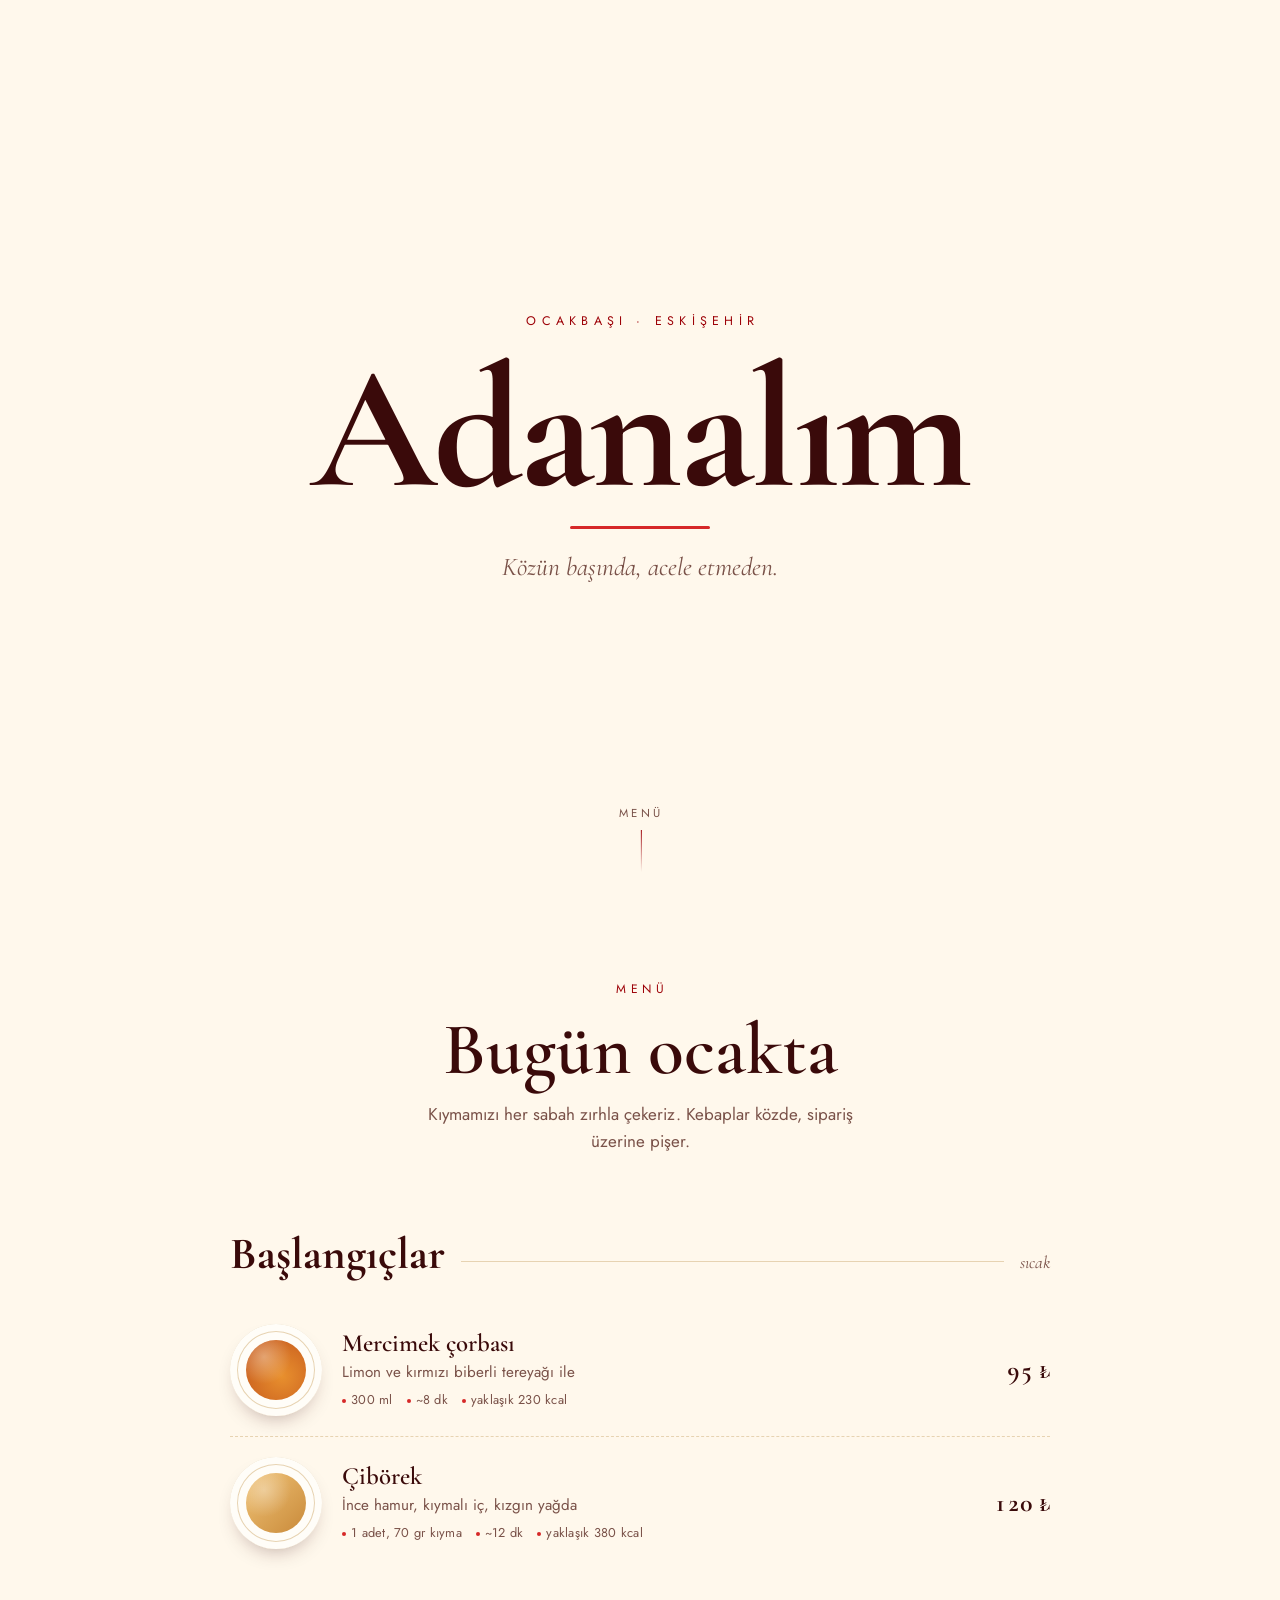
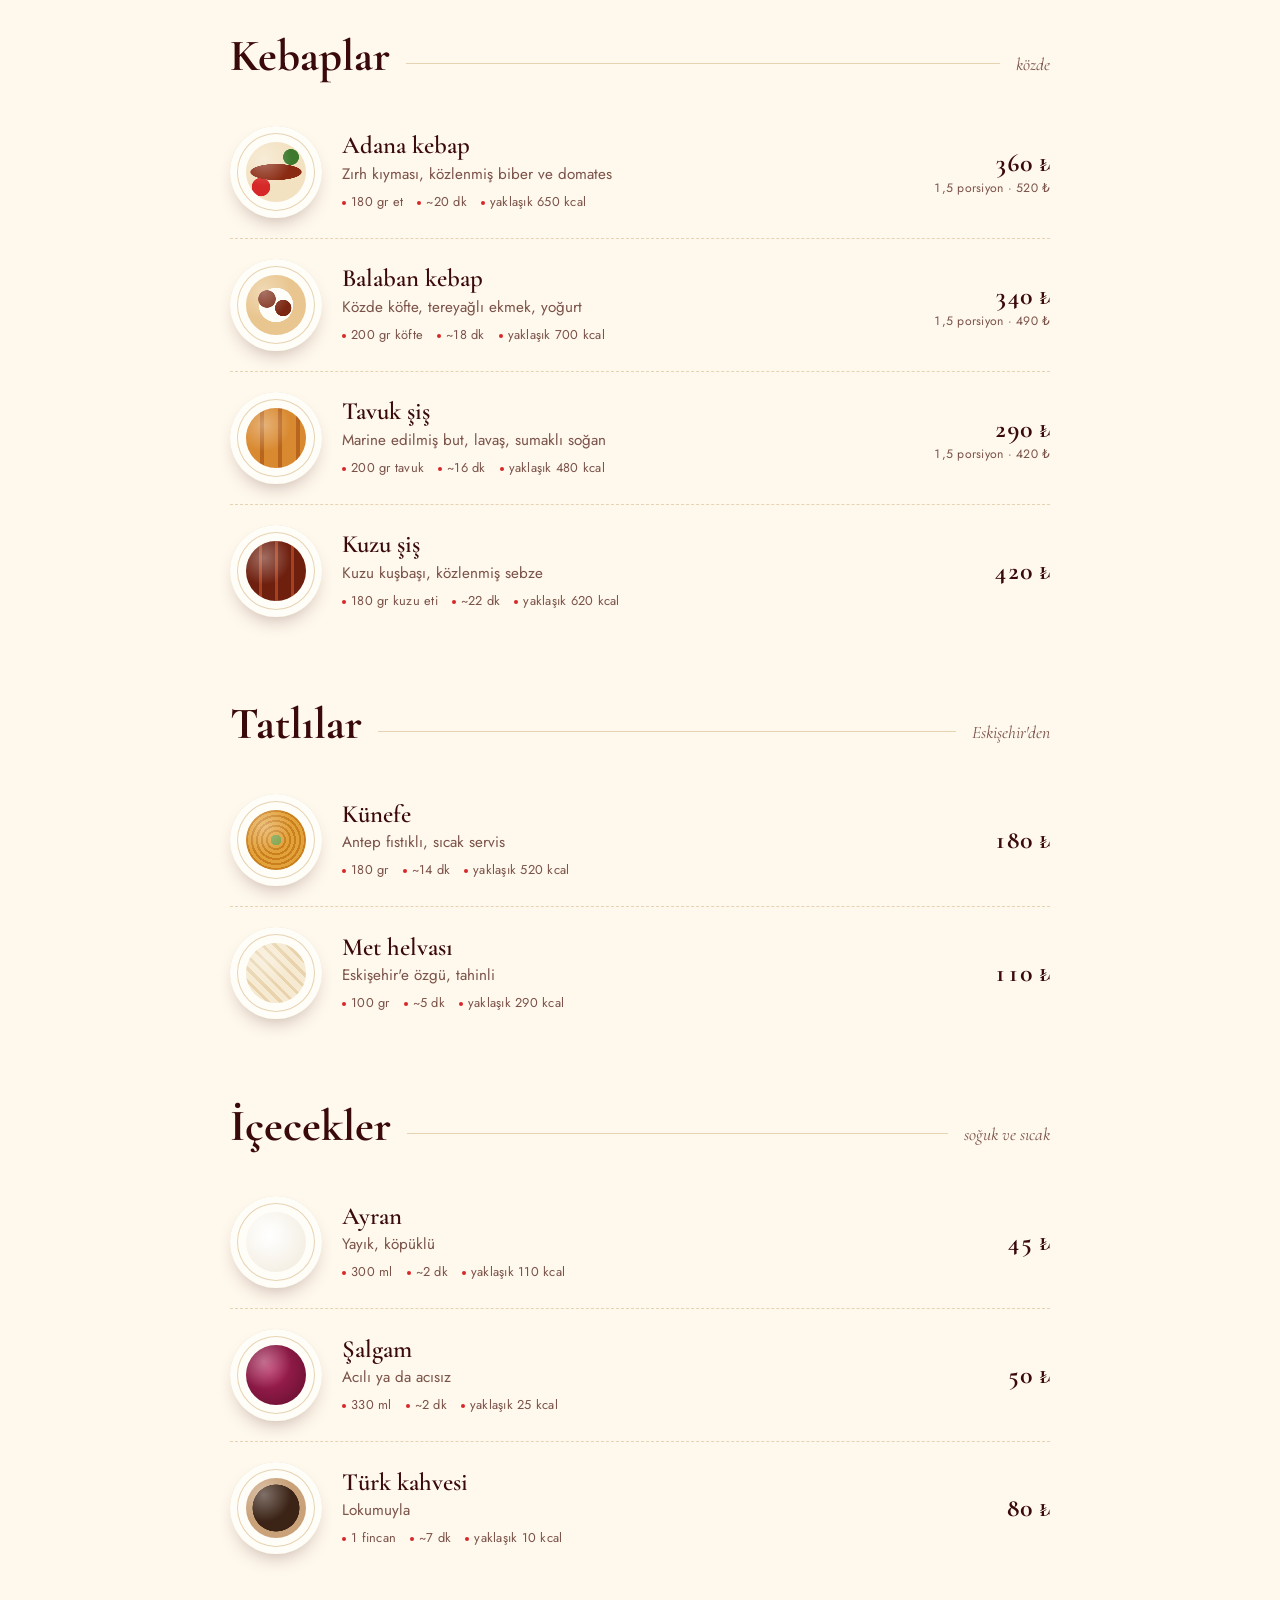
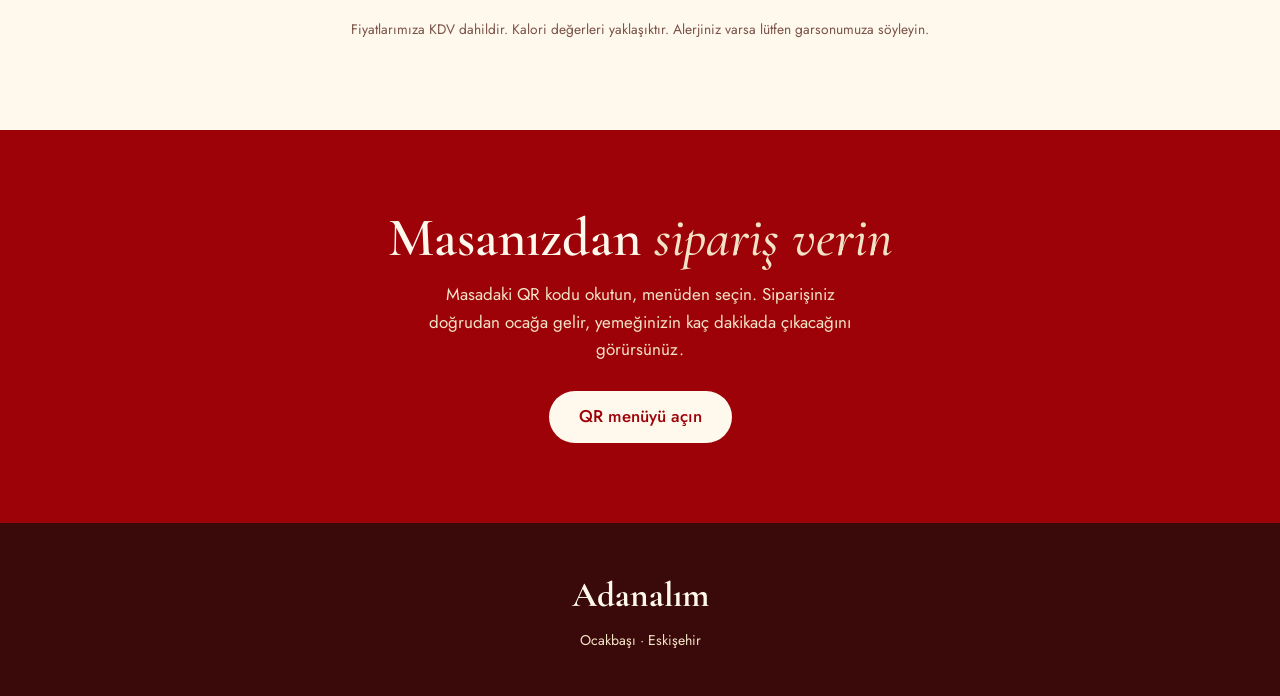
==== adanalim/index.html @ 08cb7cfe "Adanalım: sade restoran sitesi (giriş ekranı + menü, geçişler) Co-Authored-By: Claude Opus 5.5 <nore" ====
<!doctype html>
<html lang="tr">
<head>
<meta charset="utf-8">
<meta name="viewport" content="width=device-width, initial-scale=1, viewport-fit=cover">
<meta name="theme-color" content="#FFF8EC">
<link rel="icon" href="../icon.svg" type="image/svg+xml">
<title>Adanalım</title>
<meta name="description" content="Adanalım ocakbaşı, Eskişehir. Menü: kebaplar, çorbalar, tatlılar ve içecekler.">
<link rel="preconnect" href="https://fonts.googleapis.com">
<link rel="preconnect" href="https://fonts.gstatic.com" crossorigin>
<link rel="stylesheet" href="https://fonts.googleapis.com/css2?family=Cormorant+Garamond:ital,wght@0,500;0,600;0,700;1,500;1,600&family=Jost:wght@300;400;500&display=swap">
<style>
/* Yerleşim: tam ekran sade "Adanalım" girişi, kaydırınca menü krem zeminde tek kolon akar; başlık yapışkan üst şeride küçülür. */
:root{
  --cream:#FFF8EC; --sand:#F2E3C6; --red:#D62828; --wine:#9D0208; --ink:#3A0A0A;
  --soft:#7A5249; --line:#E7D3B2;
  --f-d:"Cormorant Garamond",Garamond,"Times New Roman",serif;
  --f-b:"Jost",ui-sans-serif,system-ui,-apple-system,"Segoe UI",sans-serif;
  color-scheme:light;
}
*{box-sizing:border-box}
html{scroll-behavior:smooth}
body{margin:0;background:var(--cream);color:var(--ink);font-family:var(--f-b);font-size:17px;line-height:1.6;font-weight:400}
a{color:inherit}
p{margin:0}
h1,h2,h3{margin:0;font-family:var(--f-d);font-weight:600;line-height:1.05;text-wrap:balance}
.wrap{max-width:860px;margin:0 auto;padding-left:max(20px,env(safe-area-inset-left,0px));padding-right:max(20px,env(safe-area-inset-right,0px))}
:focus-visible{outline:2px solid var(--red);outline-offset:3px}

/* ---------- giriş ekranı ---------- */
.intro{min-height:100svh;display:grid;place-items:center;text-align:center;position:relative;padding-block:40px;overflow:hidden}
.intro-in{display:flex;flex-direction:column;align-items:center;gap:18px;will-change:transform,opacity}
.intro .pre{font-size:.78rem;letter-spacing:.42em;text-transform:uppercase;color:var(--wine);padding-left:.42em}
.logo{font-family:var(--f-d);font-weight:700;font-size:clamp(4.2rem,17vw,11rem);line-height:.9;letter-spacing:-.02em;color:var(--ink);display:flex}
.logo span{display:inline-block}
.ember{width:clamp(80px,14vw,140px);height:3px;background:var(--red);border-radius:2px;transform-origin:center}
.intro .sub{font-family:var(--f-d);font-style:italic;font-size:clamp(1.25rem,2.6vw,1.6rem);color:var(--soft)}
.scroll-cue{position:absolute;left:50%;bottom:calc(28px + env(safe-area-inset-bottom,0px));transform:translateX(-50%);display:flex;flex-direction:column;align-items:center;gap:8px;font-size:.72rem;letter-spacing:.3em;text-transform:uppercase;color:var(--soft);text-decoration:none;padding-left:.3em}
.scroll-cue i{width:1px;height:42px;background:linear-gradient(var(--wine),transparent);display:block}

/* ---------- üst şerit ---------- */
.bar{position:fixed;left:0;right:0;top:0;z-index:20;background:rgba(255,248,236,.94);backdrop-filter:blur(10px);-webkit-backdrop-filter:blur(10px);border-bottom:1px solid var(--line);padding-top:env(safe-area-inset-top,0px);transform:translateY(-110%);transition:transform .45s cubic-bezier(.2,.7,.2,1)}
.bar.on{transform:none}
.bar-in{display:flex;align-items:center;gap:18px;min-height:60px}
.bar .mini{font-family:var(--f-d);font-weight:700;font-size:1.6rem;text-decoration:none;letter-spacing:-.01em}
.bar .mini b{color:var(--red)}
.tabs{display:flex;gap:4px;margin-left:auto;overflow-x:auto;scrollbar-width:none;position:relative}
.tabs::-webkit-scrollbar{display:none}
.tabs a{flex-shrink:0;text-decoration:none;font-size:.9rem;color:var(--soft);padding:8px 12px;border-radius:999px;transition:color .25s,background .25s}
.tabs a.act{color:#fff;background:var(--wine)}
@media (max-width:600px){.bar-in{flex-wrap:wrap;gap:0;padding-block:6px}.bar .mini{font-size:1.35rem}.tabs{margin-left:0;width:100%;padding-bottom:4px}}

/* ---------- menü ---------- */
.menu{padding-block:40px 40px}
.menu-head{text-align:center;padding-block:40px 20px;display:flex;flex-direction:column;align-items:center;gap:12px}
.menu-head .pre{font-size:.76rem;letter-spacing:.36em;text-transform:uppercase;color:var(--wine);padding-left:.36em}
.menu-head h2{font-size:clamp(2.8rem,8vw,4.6rem)}
.menu-head p{color:var(--soft);max-width:44ch}
.cat{padding-block:56px 8px;scroll-margin-top:90px}
.cat-h{display:flex;align-items:baseline;gap:16px;margin-bottom:26px}
.cat-h h3{font-size:clamp(2rem,5vw,2.8rem);font-weight:700}
.cat-h::after{content:"";flex:1;height:1px;background:var(--line);transform:translateY(-6px)}
.cat-h small{font-family:var(--f-d);font-style:italic;font-size:1.1rem;color:var(--soft);order:3}
.dish{display:grid;grid-template-columns:92px minmax(0,1fr) auto;gap:20px;align-items:center;padding-block:20px;border-bottom:1px dashed var(--line)}
.dish:last-child{border-bottom:0}
.plate{width:92px;height:92px;border-radius:50%;background:#FFFDF8;box-shadow:inset 0 0 0 7px #FFFDF8,inset 0 0 0 8px var(--line),0 10px 22px -12px rgba(58,10,10,.45);position:relative;overflow:hidden;transition:transform .5s cubic-bezier(.2,.7,.2,1)}
.plate::before{content:"";position:absolute;inset:16px;border-radius:50%;background:var(--food)}
.plate::after{content:"";position:absolute;inset:16px;border-radius:50%;background:radial-gradient(circle at 30% 28%,rgba(255,255,255,.35),transparent 45%)}
.dish:hover .plate{transform:rotate(-14deg) scale(1.04)}
.d-name{font-family:var(--f-d);font-size:1.55rem;font-weight:600;line-height:1.15}
.d-desc{color:var(--soft);font-size:.95rem;margin-top:2px}
.d-meta{display:flex;flex-wrap:wrap;gap:4px 14px;margin-top:6px;font-size:.8rem;color:var(--soft);letter-spacing:.02em}
.d-meta span{display:inline-flex;align-items:center;gap:5px}
.d-meta span::before{content:"";width:4px;height:4px;border-radius:50%;background:var(--red)}
.d-price{text-align:right;font-family:var(--f-d);font-weight:700;font-size:1.6rem;white-space:nowrap;font-variant-numeric:tabular-nums;line-height:1.1}
.d-price small{display:block;font-family:var(--f-b);font-weight:400;font-size:.76rem;color:var(--soft);letter-spacing:.02em;margin-top:4px}
@media (max-width:560px){.dish{grid-template-columns:68px minmax(0,1fr);gap:14px}.plate{width:68px;height:68px;box-shadow:inset 0 0 0 5px #FFFDF8,inset 0 0 0 6px var(--line),0 8px 16px -10px rgba(58,10,10,.45)}.plate::before,.plate::after{inset:12px}.d-price{grid-column:2;text-align:left;font-size:1.4rem}.d-price small{display:inline;margin-left:8px}}
.note{text-align:center;color:var(--soft);font-size:.86rem;padding-block:36px 10px}

/* ---------- alt bölüm ---------- */
.order{background:var(--wine);color:var(--cream);text-align:center;padding-block:80px;margin-top:40px}
.order h2{font-size:clamp(2.2rem,6vw,3.4rem);color:var(--cream)}
.order h2 em{font-style:italic;font-weight:500;color:var(--sand)}
.order p{color:var(--sand);margin:14px auto 28px;max-width:46ch}
.btn{display:inline-flex;align-items:center;justify-content:center;min-height:52px;padding:0 30px;border-radius:999px;background:var(--cream);color:var(--wine);font-weight:500;text-decoration:none;transition:transform .2s,background .2s}
.btn:hover{transform:translateY(-2px);background:#fff}
footer{background:var(--ink);color:var(--sand);text-align:center;padding-block:44px;font-size:.88rem}
footer .f-logo{font-family:var(--f-d);font-size:2.2rem;font-weight:700;color:var(--cream);display:block;margin-bottom:6px}

/* ---------- geçişler (yalnızca JS ve hareket açıkken) ---------- */
.js .logo span{opacity:0;transform:translateY(.4em) rotate(4deg);animation:rise .9s cubic-bezier(.2,.7,.2,1) forwards;animation-delay:calc(.15s + var(--i) * .06s)}
.js .ember{transform:scaleX(0);animation:draw .9s .75s cubic-bezier(.6,0,.2,1) forwards}
.js .intro .pre,.js .intro .sub,.js .scroll-cue{opacity:0;animation:fade 1s 1s forwards}
.js .scroll-cue i{animation:drip 2.2s 1.8s ease-in-out infinite}
@keyframes rise{to{opacity:1;transform:none}}
@keyframes draw{to{transform:scaleX(1)}}
@keyframes fade{to{opacity:1}}
@keyframes drip{0%{transform:scaleY(0);transform-origin:top}45%{transform:scaleY(1);transform-origin:top}55%{transform:scaleY(1);transform-origin:bottom}100%{transform:scaleY(0);transform-origin:bottom}}
.js .rv{opacity:0;transform:translateY(28px);transition:opacity .8s cubic-bezier(.2,.7,.2,1),transform .8s cubic-bezier(.2,.7,.2,1);transition-delay:var(--d,0s)}
.js .rv.in{opacity:1;transform:none}
.js .rv .plate{transform:scale(.6) rotate(-40deg);transition:transform 1s cubic-bezier(.2,.7,.2,1) calc(var(--d,0s) + .1s)}
.js .rv.in .plate{transform:none}
.js .rv.in:hover .plate{transform:rotate(-14deg) scale(1.04)}
@media (prefers-reduced-motion:reduce){
  html{scroll-behavior:auto}
  .js .logo span,.js .ember,.js .intro .pre,.js .intro .sub,.js .scroll-cue{animation:none;opacity:1;transform:none}
  .js .scroll-cue i{animation:none}
  .js .rv,.js .rv .plate{opacity:1;transform:none;transition:none}
  .bar{transition:none}
}
</style>
</head>
<body>
<header class="bar" id="bar" aria-label="Menü kategorileri">
  <div class="wrap bar-in">
    <a class="mini" href="#top">Adanalım<b>.</b></a>
    <nav class="tabs" id="tabs"></nav>
  </div>
</header>

<section class="intro" id="top">
  <div class="intro-in" id="introIn">
    <span class="pre">Ocakbaşı · Eskişehir</span>
    <h1 class="logo" id="logo" aria-label="Adanalım">Adanalım</h1>
    <span class="ember" aria-hidden="true"></span>
    <p class="sub">Közün başında, acele etmeden.</p>
  </div>
  <a class="scroll-cue" href="#menu">Menü<i></i></a>
</section>

<main class="menu" id="menu">
  <div class="wrap">
    <div class="menu-head rv">
      <span class="pre">Menü</span>
      <h2>Bugün ocakta</h2>
      <p>Kıymamızı her sabah zırhla çekeriz. Kebaplar közde, sipariş üzerine pişer.</p>
    </div>
    <div id="cats"></div>
    <p class="note rv">Fiyatlarımıza KDV dahildir. Kalori değerleri yaklaşıktır. Alerjiniz varsa lütfen garsonumuza söyleyin.</p>
  </div>
</main>

<section class="order">
  <div class="wrap rv">
    <h2>Masanızdan <em>sipariş verin</em></h2>
    <p>Masadaki QR kodu okutun, menüden seçin. Siparişiniz doğrudan ocağa gelir, yemeğinizin kaç dakikada çıkacağını görürsünüz.</p>
    <a class="btn" href="https://demirciege349.github.io/self-service-s-ra-rahatlatma-/" target="_blank" rel="noopener">QR menüyü açın</a>
  </div>
</section>

<footer>
  <span class="f-logo">Adanalım</span>
  Ocakbaşı · Eskişehir
</footer>

<script>
(function(){
  "use strict";
  var reduce = window.matchMedia && matchMedia("(prefers-reduced-motion: reduce)").matches;
  if ("IntersectionObserver" in window) document.documentElement.classList.add("js");

  /* Menü (fiyat, süre, porsiyon, kalori). food: tabağın içindeki renk. */
  var MENU = [
    { cat: "Başlangıçlar", note: "sıcak", items: [
      { n: "Mercimek çorbası", d: "Limon ve kırmızı biberli tereyağı ile", p: 95, m: 8, a: "300 ml", k: 230, food: "radial-gradient(circle at 60% 60%,#E8902E,#C4561C)" },
      { n: "Çibörek", d: "İnce hamur, kıymalı iç, kızgın yağda", p: 120, m: 12, a: "1 adet, 70 gr kıyma", k: 380, food: "linear-gradient(135deg,#F0C377,#C98A3A)" }
    ]},
    { cat: "Kebaplar", note: "közde", items: [
      { n: "Adana kebap", d: "Zırh kıyması, közlenmiş biber ve domates", p: 360, p15: 520, m: 20, a: "180 gr et", a15: "270 gr et", k: 650, food: "radial-gradient(ellipse 70% 22% at 50% 50%,#8A2A12 60%,transparent 62%),radial-gradient(circle at 75% 25%,#3E7A2E 0 12%,transparent 13%),radial-gradient(circle at 25% 75%,#D62828 0 14%,transparent 15%),#F3E2C2" },
      { n: "Balaban kebap", d: "Közde köfte, tereyağlı ekmek, yoğurt", p: 340, p15: 490, m: 18, a: "200 gr köfte", a15: "300 gr köfte", k: 700, food: "radial-gradient(circle at 35% 40%,#7A2611 0 16%,transparent 17%),radial-gradient(circle at 62% 55%,#7A2611 0 16%,transparent 17%),radial-gradient(circle at 50% 50%,#FFFDF8 0 40%,#E9C690 41%)" },
      { n: "Tavuk şiş", d: "Marine edilmiş but, lavaş, sumaklı soğan", p: 290, p15: 420, m: 16, a: "200 gr tavuk", a15: "300 gr tavuk", k: 480, food: "repeating-linear-gradient(90deg,#D9892F 0 14px,#B8661E 14px 18px),#D9892F" },
      { n: "Kuzu şiş", d: "Kuzu kuşbaşı, közlenmiş sebze", p: 420, m: 22, a: "180 gr kuzu eti", k: 620, food: "repeating-linear-gradient(90deg,#6E1F0E 0 13px,#A6411F 13px 16px),#6E1F0E" }
    ]},
    { cat: "Tatlılar", note: "Eskişehir'den", items: [
      { n: "Künefe", d: "Antep fıstıklı, sıcak servis", p: 180, m: 14, a: "180 gr", k: 520, food: "radial-gradient(circle at 50% 50%,#7FA34A 0 12%,transparent 13%),repeating-radial-gradient(circle,#E3A13A 0 3px,#C97F1E 3px 5px)" },
      { n: "Met helvası", d: "Eskişehir'e özgü, tahinli", p: 110, m: 5, a: "100 gr", k: 290, food: "repeating-linear-gradient(45deg,#F6EAD2 0 6px,#E8D3AC 6px 9px)" }
    ]},
    { cat: "İçecekler", note: "soğuk ve sıcak", items: [
      { n: "Ayran", d: "Yayık, köpüklü", p: 45, m: 2, a: "300 ml", k: 110, food: "radial-gradient(circle at 40% 40%,#FFFFFF,#F1EADB)" },
      { n: "Şalgam", d: "Acılı ya da acısız", p: 50, m: 2, a: "330 ml", k: 25, food: "radial-gradient(circle at 40% 40%,#B0245A,#5E0C2B)" },
      { n: "Türk kahvesi", d: "Lokumuyla", p: 80, m: 7, a: "1 fincan", k: 10, food: "radial-gradient(circle at 50% 50%,#3B2316 0 55%,#C9A27A 56%)" }
    ]}
  ];

  var fmt = function(n){ return n.toLocaleString("tr-TR") + " ₺"; };
  var esc = function(s){ return String(s).replace(/[&<>"]/g, function(c){ return { "&": "&amp;", "<": "&lt;", ">": "&gt;", '"': "&quot;" }[c]; }); };
  var slug = function(s){ return s.toLowerCase().replace(/ç/g,"c").replace(/ğ/g,"g").replace(/ı/g,"i").replace(/ö/g,"o").replace(/ş/g,"s").replace(/ü/g,"u").replace(/[^a-z0-9]+/g,"-"); };

  /* logo harfleri */
  var logo = document.getElementById("logo");
  logo.innerHTML = Array.prototype.map.call("Adanalım", function(ch, i){ return '<span aria-hidden="true" style="--i:' + i + '">' + ch + '</span>'; }).join("");

  /* menüyü çiz */
  document.getElementById("cats").innerHTML = MENU.map(function(c){
    return '<section class="cat" id="' + slug(c.cat) + '"><div class="cat-h rv"><h3>' + esc(c.cat) + '</h3><small>' + esc(c.note) + '</small></div>' +
      c.items.map(function(it, i){
        return '<article class="dish rv" style="--d:' + (i * 0.08).toFixed(2) + 's"><span class="plate" style="--food:' + it.food + '" aria-hidden="true"></span>' +
          '<div><h4 class="d-name" style="margin:0">' + esc(it.n) + '</h4><p class="d-desc">' + esc(it.d) + '</p>' +
          '<div class="d-meta"><span>' + esc(it.a) + '</span><span>~' + it.m + ' dk</span><span>yaklaşık ' + it.k + ' kcal</span></div></div>' +
          '<div class="d-price">' + fmt(it.p) + (it.p15 ? '<small>1,5 porsiyon · ' + fmt(it.p15) + '</small>' : '') + '</div></article>';
      }).join("") + '</section>';
  }).join("");
  document.getElementById("tabs").innerHTML = MENU.map(function(c){ return '<a href="#' + slug(c.cat) + '">' + esc(c.cat) + '</a>'; }).join("");

  /* görünür olunca beliren öğeler */
  var rv = document.querySelectorAll(".rv");
  if ("IntersectionObserver" in window && !reduce) {
    var io = new IntersectionObserver(function(es){ es.forEach(function(e){ if (e.isIntersecting) { e.target.classList.add("in"); io.unobserve(e.target); } }); }, { rootMargin: "0px 0px -8% 0px", threshold: 0.05 });
    rv.forEach(function(el){ io.observe(el); });
  } else rv.forEach(function(el){ el.classList.add("in"); });

  /* kaydırınca: giriş yazısı küçülüp söner, üst şerit iner, aktif kategori işaretlenir */
  var intro = document.getElementById("introIn"), bar = document.getElementById("bar"), tabs = document.querySelectorAll("#tabs a"), cats = document.querySelectorAll(".cat"), ticking = false;
  function onScroll(){
    var y = window.pageYOffset, h = window.innerHeight;
    if (!reduce) { var t = Math.min(1, y / (h * 0.7)); intro.style.transform = "translateY(" + (y * 0.35) + "px) scale(" + (1 - t * 0.18) + ")"; intro.style.opacity = String(1 - t); }
    bar.classList.toggle("on", y > h * 0.6);
    var cur = null; cats.forEach(function(c){ if (c.getBoundingClientRect().top < 140) cur = c.id; });
    tabs.forEach(function(a){ var on = a.getAttribute("href") === "#" + cur; a.classList.toggle("act", on); if (on && a.scrollIntoView && a.parentNode.scrollWidth > a.parentNode.clientWidth) a.parentNode.scrollTo({ left: a.offsetLeft - 20, behavior: reduce ? "auto" : "smooth" }); });
    ticking = false;
  }
  window.addEventListener("scroll", function(){ if (!ticking) { ticking = true; requestAnimationFrame(onScroll); } }, { passive: true });
  onScroll();
})();
</script>
</body>
</html>
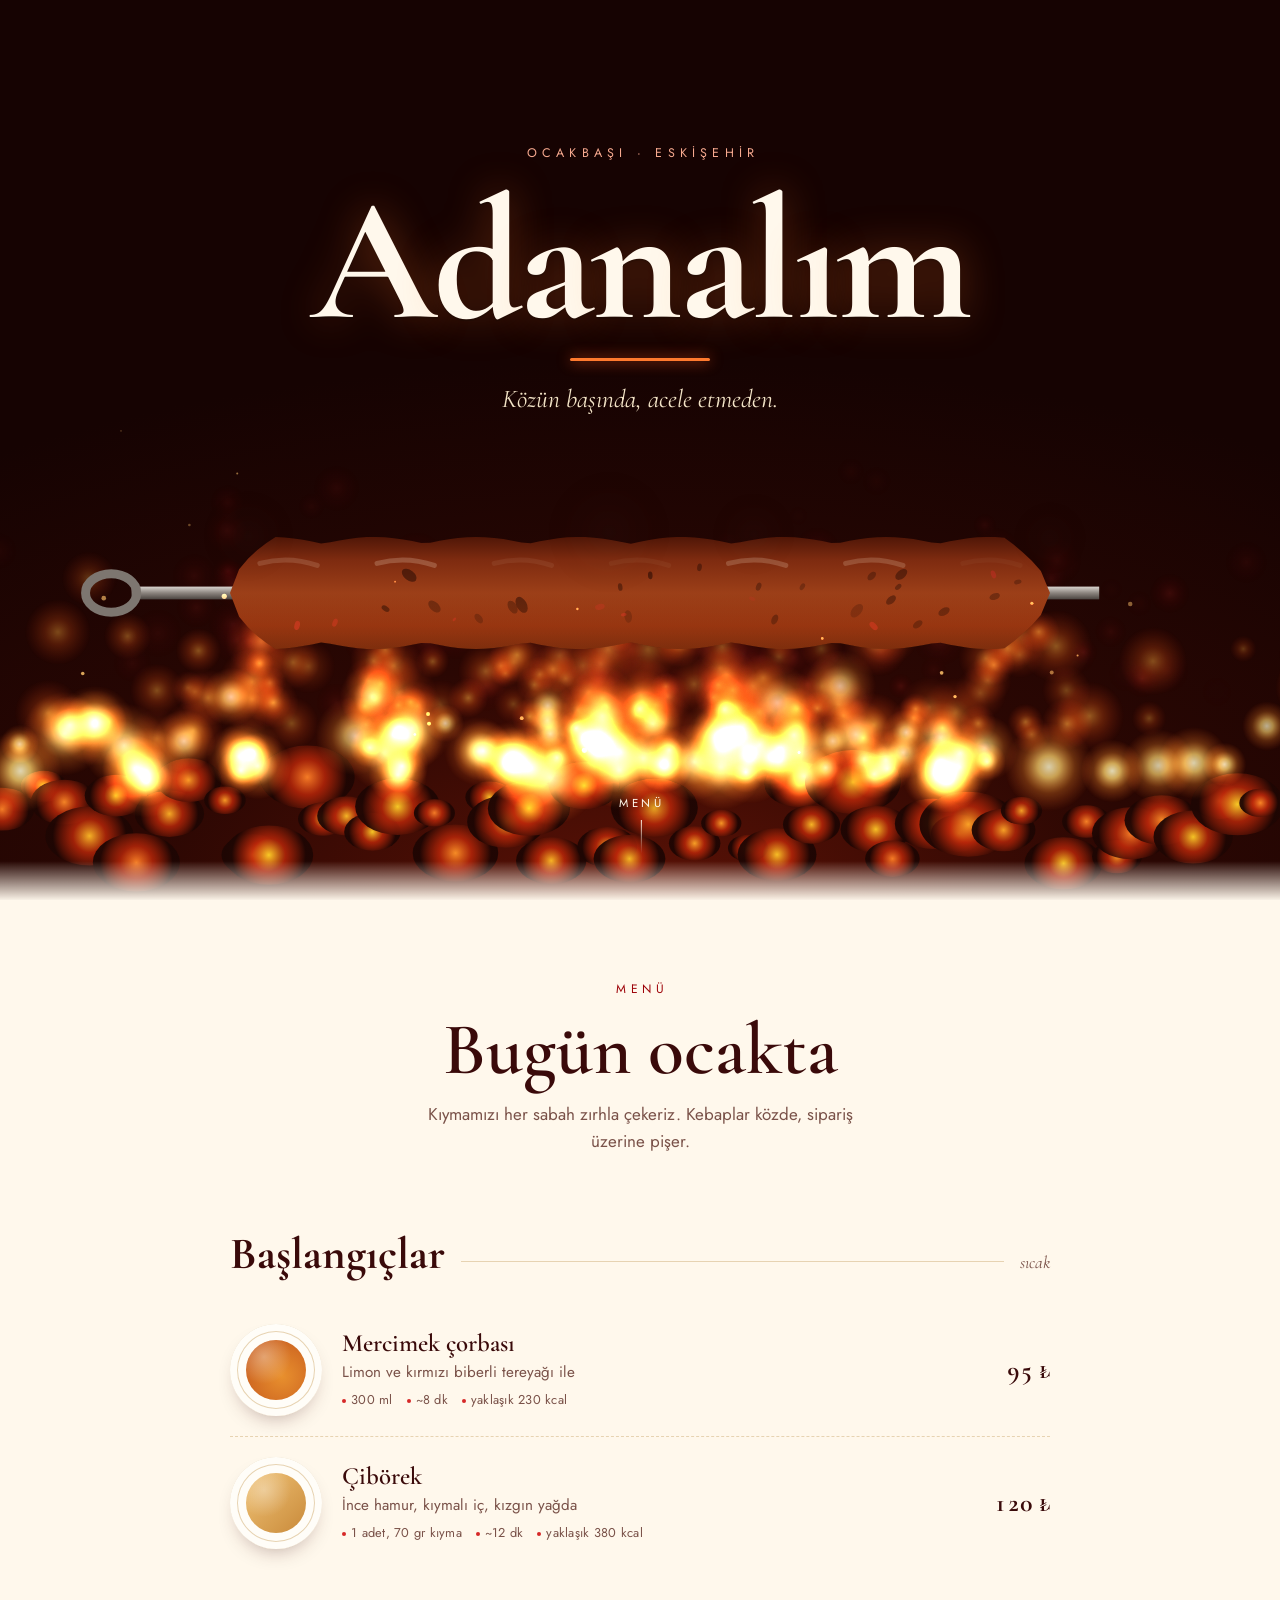
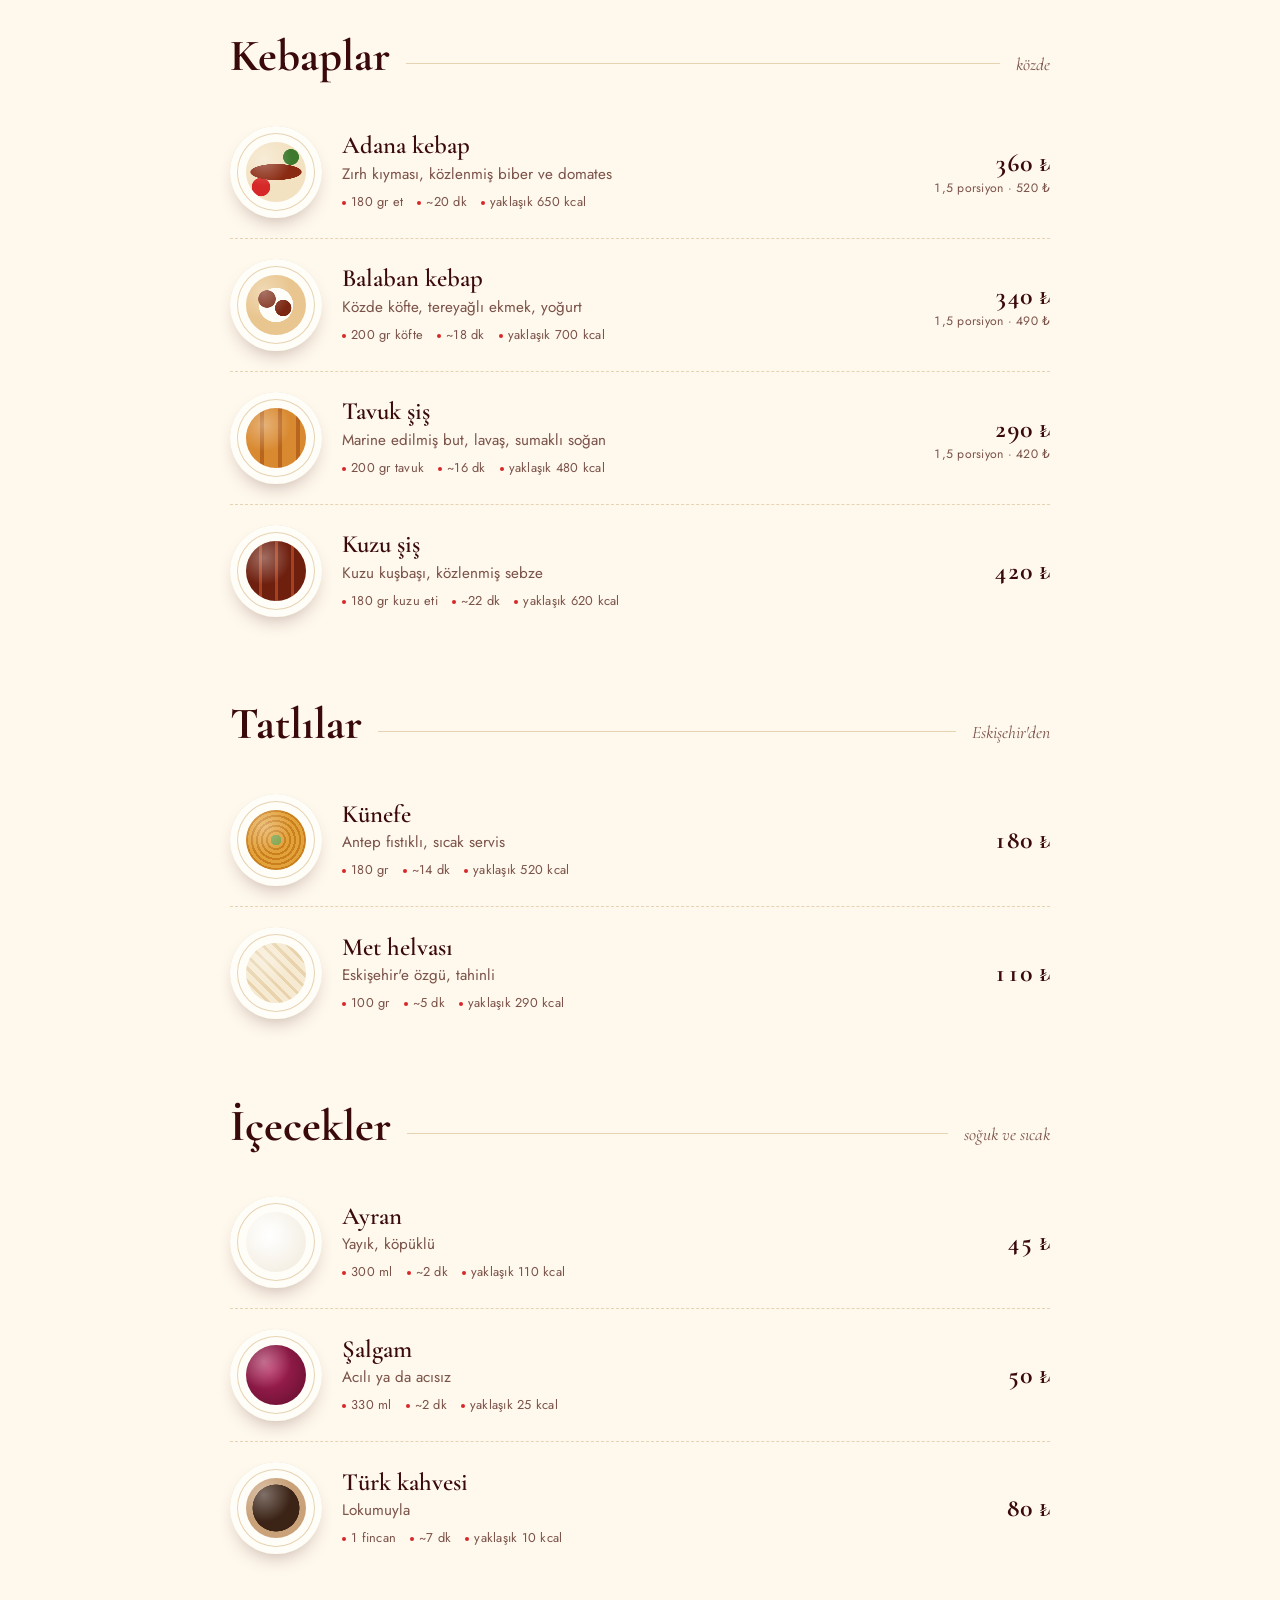
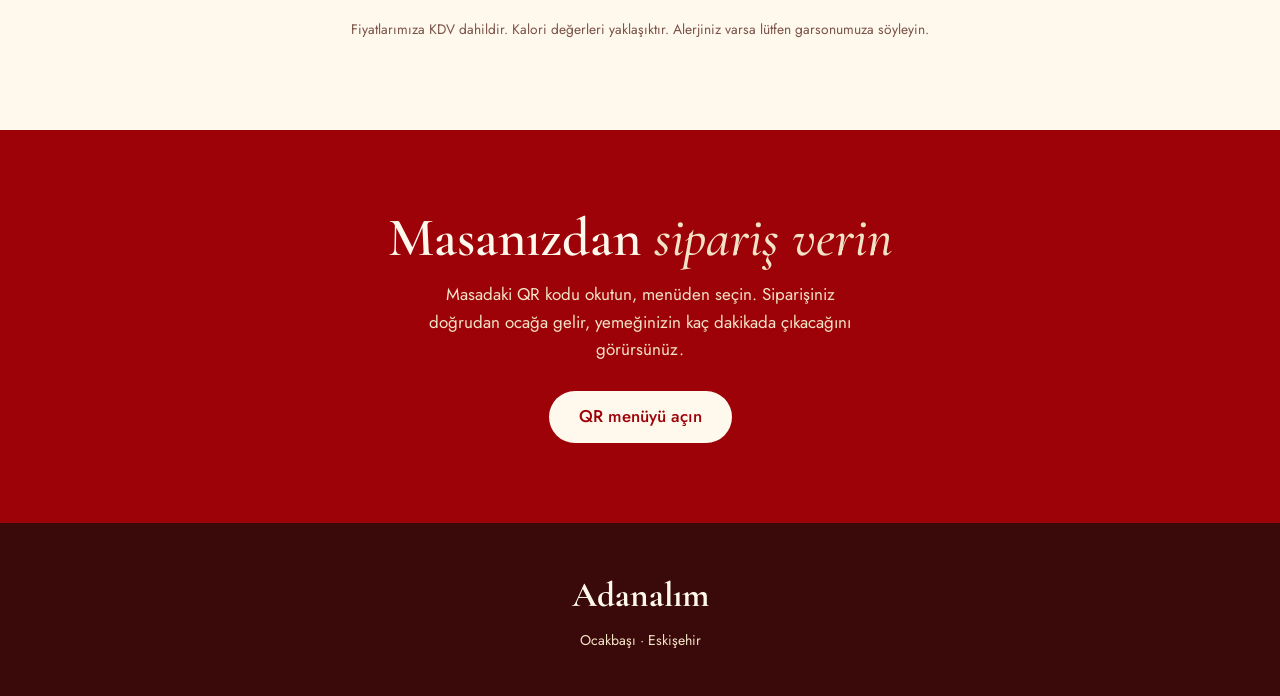
==== commit ab94cf42: "Adanalım girişi: köz, alev ve şişte Adana animasyonu Co-Authored-By: Claude Opus 5.5 <noreply@anthro" ====
--- a/adanalim/index.html
+++ b/adanalim/index.html
@@ -3,7 +3,7 @@
 <head>
 <meta charset="utf-8">
 <meta name="viewport" content="width=device-width, initial-scale=1, viewport-fit=cover">
-<meta name="theme-color" content="#FFF8EC">
+<meta name="theme-color" content="#160302">
 <link rel="icon" href="../icon.svg" type="image/svg+xml">
 <title>Adanalım</title>
 <meta name="description" content="Adanalım ocakbaşı, Eskişehir. Menü: kebaplar, çorbalar, tatlılar ve içecekler.">
@@ -29,15 +29,18 @@
 :focus-visible{outline:2px solid var(--red);outline-offset:3px}
 
 /* ---------- giriş ekranı ---------- */
-.intro{min-height:100svh;display:grid;place-items:center;text-align:center;position:relative;padding-block:40px;overflow:hidden}
+.intro{min-height:100svh;display:grid;place-items:start center;text-align:center;position:relative;padding-block:16svh 40px;overflow:hidden;background:radial-gradient(ellipse 90% 60% at 50% 100%,#5c1206 0,#2a0703 45%,#160302 100%);color:var(--cream)}
+#fire{position:absolute;inset:0;width:100%;height:100%;display:block}
+.intro-in{position:relative;z-index:2}
+.intro::after{content:"";position:absolute;left:0;right:0;bottom:-1px;height:40px;background:linear-gradient(transparent,var(--cream));z-index:3;pointer-events:none}
 .intro-in{display:flex;flex-direction:column;align-items:center;gap:18px;will-change:transform,opacity}
-.intro .pre{font-size:.78rem;letter-spacing:.42em;text-transform:uppercase;color:var(--wine);padding-left:.42em}
-.logo{font-family:var(--f-d);font-weight:700;font-size:clamp(4.2rem,17vw,11rem);line-height:.9;letter-spacing:-.02em;color:var(--ink);display:flex}
+.intro .pre{font-size:.78rem;letter-spacing:.42em;text-transform:uppercase;color:#F7A98F;padding-left:.42em}
+.logo{font-family:var(--f-d);font-weight:700;font-size:clamp(4.2rem,17vw,11rem);line-height:.9;letter-spacing:-.02em;color:var(--cream);display:flex;text-shadow:0 0 40px rgba(255,120,40,.35),0 2px 0 rgba(0,0,0,.3)}
 .logo span{display:inline-block}
-.ember{width:clamp(80px,14vw,140px);height:3px;background:var(--red);border-radius:2px;transform-origin:center}
-.intro .sub{font-family:var(--f-d);font-style:italic;font-size:clamp(1.25rem,2.6vw,1.6rem);color:var(--soft)}
-.scroll-cue{position:absolute;left:50%;bottom:calc(28px + env(safe-area-inset-bottom,0px));transform:translateX(-50%);display:flex;flex-direction:column;align-items:center;gap:8px;font-size:.72rem;letter-spacing:.3em;text-transform:uppercase;color:var(--soft);text-decoration:none;padding-left:.3em}
-.scroll-cue i{width:1px;height:42px;background:linear-gradient(var(--wine),transparent);display:block}
+.ember{width:clamp(80px,14vw,140px);height:3px;background:#FF7A2E;box-shadow:0 0 14px #FF5A1E;border-radius:2px;transform-origin:center}
+.intro .sub{font-family:var(--f-d);font-style:italic;font-size:clamp(1.25rem,2.6vw,1.6rem);color:var(--sand)}
+.scroll-cue{position:absolute;left:50%;bottom:calc(46px + env(safe-area-inset-bottom,0px));transform:translateX(-50%);display:flex;flex-direction:column;align-items:center;gap:8px;font-size:.72rem;letter-spacing:.3em;text-transform:uppercase;color:var(--cream);text-shadow:0 1px 8px rgba(0,0,0,.8);text-decoration:none;padding-left:.3em;z-index:4}
+.scroll-cue i{width:1px;height:34px;background:linear-gradient(var(--cream),transparent);display:block}
 
 /* ---------- üst şerit ---------- */
 .bar{position:fixed;left:0;right:0;top:0;z-index:20;background:rgba(255,248,236,.94);backdrop-filter:blur(10px);-webkit-backdrop-filter:blur(10px);border-bottom:1px solid var(--line);padding-top:env(safe-area-inset-top,0px);transform:translateY(-110%);transition:transform .45s cubic-bezier(.2,.7,.2,1)}
@@ -89,9 +92,9 @@
 footer .f-logo{font-family:var(--f-d);font-size:2.2rem;font-weight:700;color:var(--cream);display:block;margin-bottom:6px}
 
 /* ---------- geçişler (yalnızca JS ve hareket açıkken) ---------- */
-.js .logo span{opacity:0;transform:translateY(.4em) rotate(4deg);animation:rise .9s cubic-bezier(.2,.7,.2,1) forwards;animation-delay:calc(.15s + var(--i) * .06s)}
-.js .ember{transform:scaleX(0);animation:draw .9s .75s cubic-bezier(.6,0,.2,1) forwards}
-.js .intro .pre,.js .intro .sub,.js .scroll-cue{opacity:0;animation:fade 1s 1s forwards}
+.js .logo span{opacity:0;transform:translateY(.4em) rotate(4deg);animation:rise .9s cubic-bezier(.2,.7,.2,1) forwards;animation-delay:calc(1.3s + var(--i) * .06s)}
+.js .ember{transform:scaleX(0);animation:draw .9s 1.9s cubic-bezier(.6,0,.2,1) forwards}
+.js .intro .pre,.js .intro .sub,.js .scroll-cue{opacity:0;animation:fade 1s 2.1s forwards}
 .js .scroll-cue i{animation:drip 2.2s 1.8s ease-in-out infinite}
 @keyframes rise{to{opacity:1;transform:none}}
 @keyframes draw{to{transform:scaleX(1)}}
@@ -120,6 +123,7 @@
 </header>
 
 <section class="intro" id="top">
+  <canvas id="fire" aria-hidden="true"></canvas>
   <div class="intro-in" id="introIn">
     <span class="pre">Ocakbaşı · Eskişehir</span>
     <h1 class="logo" id="logo" aria-label="Adanalım">Adanalım</h1>
@@ -223,6 +227,161 @@
   window.addEventListener("scroll", function(){ if (!ticking) { ticking = true; requestAnimationFrame(onScroll); } }, { passive: true });
   onScroll();
 })();
+
+/* ---------- giriş: köz, alev ve şişte Adana ---------- */
+(function(){
+  "use strict";
+  var cv = document.getElementById("fire"); if (!cv || !cv.getContext) return;
+  var ctx = cv.getContext("2d"), W = 0, H = 0, DPR = 1, t0 = performance.now(), last = t0, running = true;
+  var reduce = window.matchMedia && matchMedia("(prefers-reduced-motion: reduce)").matches;
+  var parts = [], embers = [], drips = [], smoke = [], coals = [], spots = [], grooves = [];
+  var rnd = (function(seed){ return function(){ seed = (seed * 16807) % 2147483647; return (seed - 1) / 2147483646; }; })(7);
+
+  function sprite(stops){
+    var c = document.createElement("canvas"); c.width = c.height = 64; var g = c.getContext("2d");
+    var r = g.createRadialGradient(32, 32, 0, 32, 32, 32); stops.forEach(function(s){ r.addColorStop(s[0], s[1]); });
+    g.fillStyle = r; g.fillRect(0, 0, 64, 64); return c;
+  }
+  var SP = [
+    sprite([[0,"rgba(255,250,210,1)"],[.25,"rgba(255,214,110,.9)"],[.6,"rgba(255,140,40,.35)"],[1,"rgba(255,90,20,0)"]]),
+    sprite([[0,"rgba(255,170,60,.9)"],[.4,"rgba(240,90,20,.5)"],[1,"rgba(200,40,10,0)"]]),
+    sprite([[0,"rgba(214,40,40,.55)"],[.5,"rgba(157,2,8,.25)"],[1,"rgba(90,0,0,0)"]])
+  ];
+  var SMOKE = sprite([[0,"rgba(120,100,95,.5)"],[1,"rgba(60,50,50,0)"]]);
+
+  function geo(){
+    var kL = Math.min(W * 0.86, 820), kH = kL * (W < 600 ? .15 : .12);
+    return { kL: kL, kH: kH, kx: W / 2, ky: H * 0.66, coalY: H * 0.86, s: Math.max(.55, Math.min(1.3, W / 1100)) };
+  }
+  function resize(){
+    DPR = Math.min(2, window.devicePixelRatio || 1);
+    W = cv.clientWidth; H = cv.clientHeight; cv.width = W * DPR; cv.height = H * DPR; ctx.setTransform(DPR, 0, 0, DPR, 0, 0);
+    var g = geo(); coals = []; var n = Math.round(W / 26);
+    for (var i = 0; i < n; i++) coals.push({ x: (i + rnd() * .8) / n * W, y: g.coalY + rnd() * H * 0.1, r: 16 + rnd() * 26, ph: rnd() * 6.28, sp: .6 + rnd() * 1.6 });
+    spots = []; for (var j = 0; j < 30; j++) spots.push({ u: .03 + rnd() * .94, v: .15 + rnd() * .7, r: .03 + rnd() * .06, a: .2 + rnd() * .35 });
+    grooves = []; var gn = Math.round(g.kL / (g.kH * 0.95)); for (var k = 1; k < gn; k++) grooves.push(k / gn + (rnd() - .5) * .02);
+  }
+
+  function spawnFlame(g, x, boost){
+    var life = .5 + rnd() * .8;
+    parts.push({ x: x, y: g.coalY + rnd() * 18, vx: (rnd() - .5) * 30, vy: -(H * (.18 + rnd() * .2)) * (boost || 1), life: life, age: 0, size: (34 + rnd() * 50) * g.s * (boost || 1) });
+  }
+  function meatEdge(g, u, top){
+    /* üst ve alt kenar: parmakla bastırılmış Adana sırtları */
+    var gr = Math.abs(Math.sin(u * grooves.length * Math.PI + .3));
+    var bulge = (top ? -1 : 1) * g.kH * (0.5 + 0.07 * gr);
+    var end = Math.min(1, Math.min(u, 1 - u) * 18); /* uçları yuvarla */
+    return g.ky + bulge * Math.sqrt(end);
+  }
+  function kebabPath(g, x0, L){
+    ctx.beginPath();
+    var N = 90; for (var i = 0; i <= N; i++) { var u = i / N; ctx.lineTo(x0 + u * L, meatEdge(g, u, true)); }
+    for (var j = N; j >= 0; j--) { var w = j / N; ctx.lineTo(x0 + w * L, meatEdge(g, w, false)); }
+    ctx.closePath();
+  }
+  function drawKebab(g, t, slide){
+    var L = g.kL, x0 = g.kx - L / 2 + slide, top = g.ky - g.kH / 2, bob = Math.sin(t * 1.3) * 1.5;
+    ctx.save(); ctx.translate(0, bob);
+    /* şiş */
+    var sx0 = x0 - L * .12, sx1 = x0 + L * 1.06, sh = Math.max(4, g.kH * .13);
+    var sg = ctx.createLinearGradient(0, g.ky - sh / 2, 0, g.ky + sh / 2); sg.addColorStop(0, "#d9d4cf"); sg.addColorStop(.5, "#8b847e"); sg.addColorStop(1, "#4a4440");
+    ctx.fillStyle = sg; ctx.fillRect(sx0, g.ky - sh / 2, sx1 - sx0, sh);
+    ctx.beginPath(); ctx.ellipse(sx0 - sh * 1.6, g.ky, sh * 2, sh * 1.5, 0, 0, 6.283); ctx.lineWidth = sh * .7; ctx.strokeStyle = "#7d7670"; ctx.stroke();
+    /* et */
+    kebabPath(g, x0, L);
+    var mg = ctx.createLinearGradient(0, top - g.kH * .1, 0, top + g.kH * 1.1);
+    mg.addColorStop(0, "#4a1406"); mg.addColorStop(.22, "#7e2b10"); mg.addColorStop(.5, "#9c3f18"); mg.addColorStop(.78, "#6a210b"); mg.addColorStop(1, "#2a0a03");
+    ctx.fillStyle = mg; ctx.fill();
+    ctx.save(); ctx.clip();
+    /* parmak izleri */
+    grooves.forEach(function(u){
+      var x = x0 + u * L; var gg = ctx.createLinearGradient(x - g.kH * .35, 0, x + g.kH * .35, 0);
+      gg.addColorStop(0, "rgba(30,6,2,0)"); gg.addColorStop(.45, "rgba(30,6,2,.55)"); gg.addColorStop(.55, "rgba(255,160,90,.18)"); gg.addColorStop(1, "rgba(30,6,2,0)");
+      ctx.fillStyle = gg; ctx.save(); ctx.translate(x, g.ky); ctx.transform(1, 0, -.35, 1, 0, 0); ctx.fillRect(-g.kH * .35, -g.kH, g.kH * .7, g.kH * 2); ctx.restore();
+    });
+    /* közde kararan yerler ve pul biber */
+    spots.forEach(function(p, i){
+      ctx.fillStyle = i % 4 === 0 ? "rgba(214,40,40," + (p.a * .7) + ")" : "rgba(20,4,1," + p.a + ")";
+      ctx.beginPath(); ctx.ellipse(x0 + p.u * L, top + p.v * g.kH, g.kH * p.r * (i % 4 === 0 ? .35 : 1), g.kH * p.r * .6, p.u * 3, 0, 6.283); ctx.fill();
+    });
+    /* alttan közün ışığı */
+    var flick = .55 + .2 * Math.sin(t * 9) + .1 * Math.sin(t * 23);
+    var lg = ctx.createLinearGradient(0, g.ky, 0, g.ky + g.kH * .6); lg.addColorStop(0, "rgba(255,120,30,0)"); lg.addColorStop(1, "rgba(255,110,30," + (.45 * flick) + ")");
+    ctx.globalCompositeOperation = "lighter"; ctx.fillStyle = lg; ctx.fillRect(x0, g.ky, L, g.kH);
+    /* yağ parlaması */
+    ctx.globalCompositeOperation = "source-over";
+    for (var h = 0; h < 7; h++) {
+      var hx = x0 + ((h + .5) / 7) * L, ha = .12 + .1 * Math.sin(t * 2.2 + h * 1.7);
+      ctx.strokeStyle = "rgba(255,236,210," + ha + ")"; ctx.lineWidth = Math.max(1.5, g.kH * .05); ctx.lineCap = "round";
+      ctx.beginPath(); ctx.moveTo(hx - L * .035, top + g.kH * .2); ctx.quadraticCurveTo(hx, top + g.kH * .12, hx + L * .035, top + g.kH * .22); ctx.stroke();
+    }
+    ctx.restore(); ctx.restore();
+    return { x0: x0, L: L };
+  }
+
+  function frame(now){
+    if (!running) return;
+    var dt = Math.min(.05, (now - last) / 1000); last = now; var t = (now - t0) / 1000, g = geo();
+    var heat = reduce ? 1 : Math.min(1, t / 1.4);
+    ctx.clearRect(0, 0, W, H);
+    /* kor yatağı */
+    ctx.globalCompositeOperation = "source-over";
+    coals.forEach(function(c){
+      var b = .55 + .45 * Math.sin(t * c.sp + c.ph);
+      var r = ctx.createRadialGradient(c.x, c.y, 0, c.x, c.y, c.r);
+      r.addColorStop(0, "rgba(255," + Math.round(120 + 90 * b * heat) + ",40," + (.95 * heat) + ")"); r.addColorStop(.45, "rgba(190,40,10," + (.8 * heat) + ")"); r.addColorStop(1, "rgba(30,6,3,.95)");
+      ctx.fillStyle = r; ctx.beginPath(); ctx.ellipse(c.x, c.y, c.r * 1.2, c.r * .8, 0, 0, 6.283); ctx.fill();
+    });
+    /* alevler */
+    if (!reduce) {
+      var rate = Math.round(Math.max(40, W / 18) * heat);
+      for (var i = 0; i < rate * dt * 6; i++) { var cx = W / 2 + (rnd() + rnd() + rnd() - 1.5) * W * .55; spawnFlame(g, cx); }
+      if (rnd() < dt * 14 * heat) embers.push({ x: W / 2 + (rnd() - .5) * W * .9, y: g.coalY, vx: (rnd() - .5) * 40, vy: -(80 + rnd() * 160), life: 1.5 + rnd() * 2.5, age: 0, r: .8 + rnd() * 1.8 });
+    }
+    ctx.globalCompositeOperation = "lighter";
+    for (var p = parts.length - 1; p >= 0; p--) {
+      var q = parts[p]; q.age += dt; if (q.age > q.life) { parts.splice(p, 1); continue; }
+      var f = q.age / q.life; q.x += (q.vx + Math.sin(t * 3 + q.y * .02) * 18) * dt; q.y += q.vy * dt * (1 - f * .4);
+      var sz = q.size * (1 - f * .6), spr = SP[f < .3 ? 0 : f < .65 ? 1 : 2];
+      ctx.globalAlpha = (1 - f) * .9 * heat; ctx.drawImage(spr, q.x - sz / 2, q.y - sz / 2, sz, sz);
+    }
+    ctx.globalAlpha = 1;
+    /* şişte Adana: sağdan kaydırılarak ızgaraya konur */
+    var slideT = reduce ? 1 : Math.min(1, Math.max(0, (t - .4) / 1.1)), ease = 1 - Math.pow(1 - slideT, 3);
+    ctx.globalCompositeOperation = "source-over";
+    var k = drawKebab(g, t, (1 - ease) * W);
+    /* damlayan yağ, köze düşünce alev parlar */
+    if (!reduce && slideT >= 1 && rnd() < dt * 2.2) drips.push({ x: k.x0 + (.08 + rnd() * .84) * k.L, y: g.ky + g.kH * .45, vy: 0 });
+    for (var d = drips.length - 1; d >= 0; d--) {
+      var dr = drips[d]; dr.vy += 900 * dt; dr.y += dr.vy * dt;
+      ctx.fillStyle = "rgba(255,200,120,.85)"; ctx.beginPath(); ctx.ellipse(dr.x, dr.y, 1.6, 3.2, 0, 0, 6.283); ctx.fill();
+      if (dr.y > g.coalY) { drips.splice(d, 1); for (var b2 = 0; b2 < 7; b2++) spawnFlame(g, dr.x + (rnd() - .5) * 40, 1.35); }
+    }
+    /* kıvılcımlar */
+    ctx.globalCompositeOperation = "lighter";
+    for (var e = embers.length - 1; e >= 0; e--) {
+      var m = embers[e]; m.age += dt; if (m.age > m.life || m.y < -10) { embers.splice(e, 1); continue; }
+      m.x += (m.vx + Math.sin(t * 2 + m.age * 4) * 30) * dt; m.y += m.vy * dt;
+      ctx.globalAlpha = 1 - m.age / m.life; ctx.fillStyle = "#FFC46B"; ctx.beginPath(); ctx.arc(m.x, m.y, m.r, 0, 6.283); ctx.fill();
+    }
+    ctx.globalAlpha = 1;
+    /* tütsü dumanı */
+    ctx.globalCompositeOperation = "source-over";
+    if (!reduce && slideT >= 1 && rnd() < dt * 3) smoke.push({ x: k.x0 + rnd() * k.L, y: g.ky - g.kH * .4, age: 0, life: 3 + rnd() * 2, s: 60 + rnd() * 80 });
+    for (var sm = smoke.length - 1; sm >= 0; sm--) {
+      var o = smoke[sm]; o.age += dt; if (o.age > o.life) { smoke.splice(sm, 1); continue; }
+      var ff = o.age / o.life; o.y -= 40 * dt; o.x += Math.sin(o.age * 1.3) * 12 * dt;
+      ctx.globalAlpha = Math.sin(ff * Math.PI) * .18; var ss = o.s * (1 + ff * 1.5); ctx.drawImage(SMOKE, o.x - ss / 2, o.y - ss / 2, ss, ss);
+    }
+    ctx.globalAlpha = 1;
+    if (!reduce) requestAnimationFrame(frame);
+  }
+  resize(); window.addEventListener("resize", resize);
+  if (reduce) { frame(t0 + 3000); return; }
+  /* ekrandan çıkınca dur, dönünce devam et */
+  if ("IntersectionObserver" in window) new IntersectionObserver(function(es){ var vis = es[0].isIntersecting; if (vis && !running) { running = true; last = performance.now(); requestAnimationFrame(frame); } else if (!vis) running = false; }).observe(cv);
+  requestAnimationFrame(frame);
+})();
 </script>
 </body>
 </html>
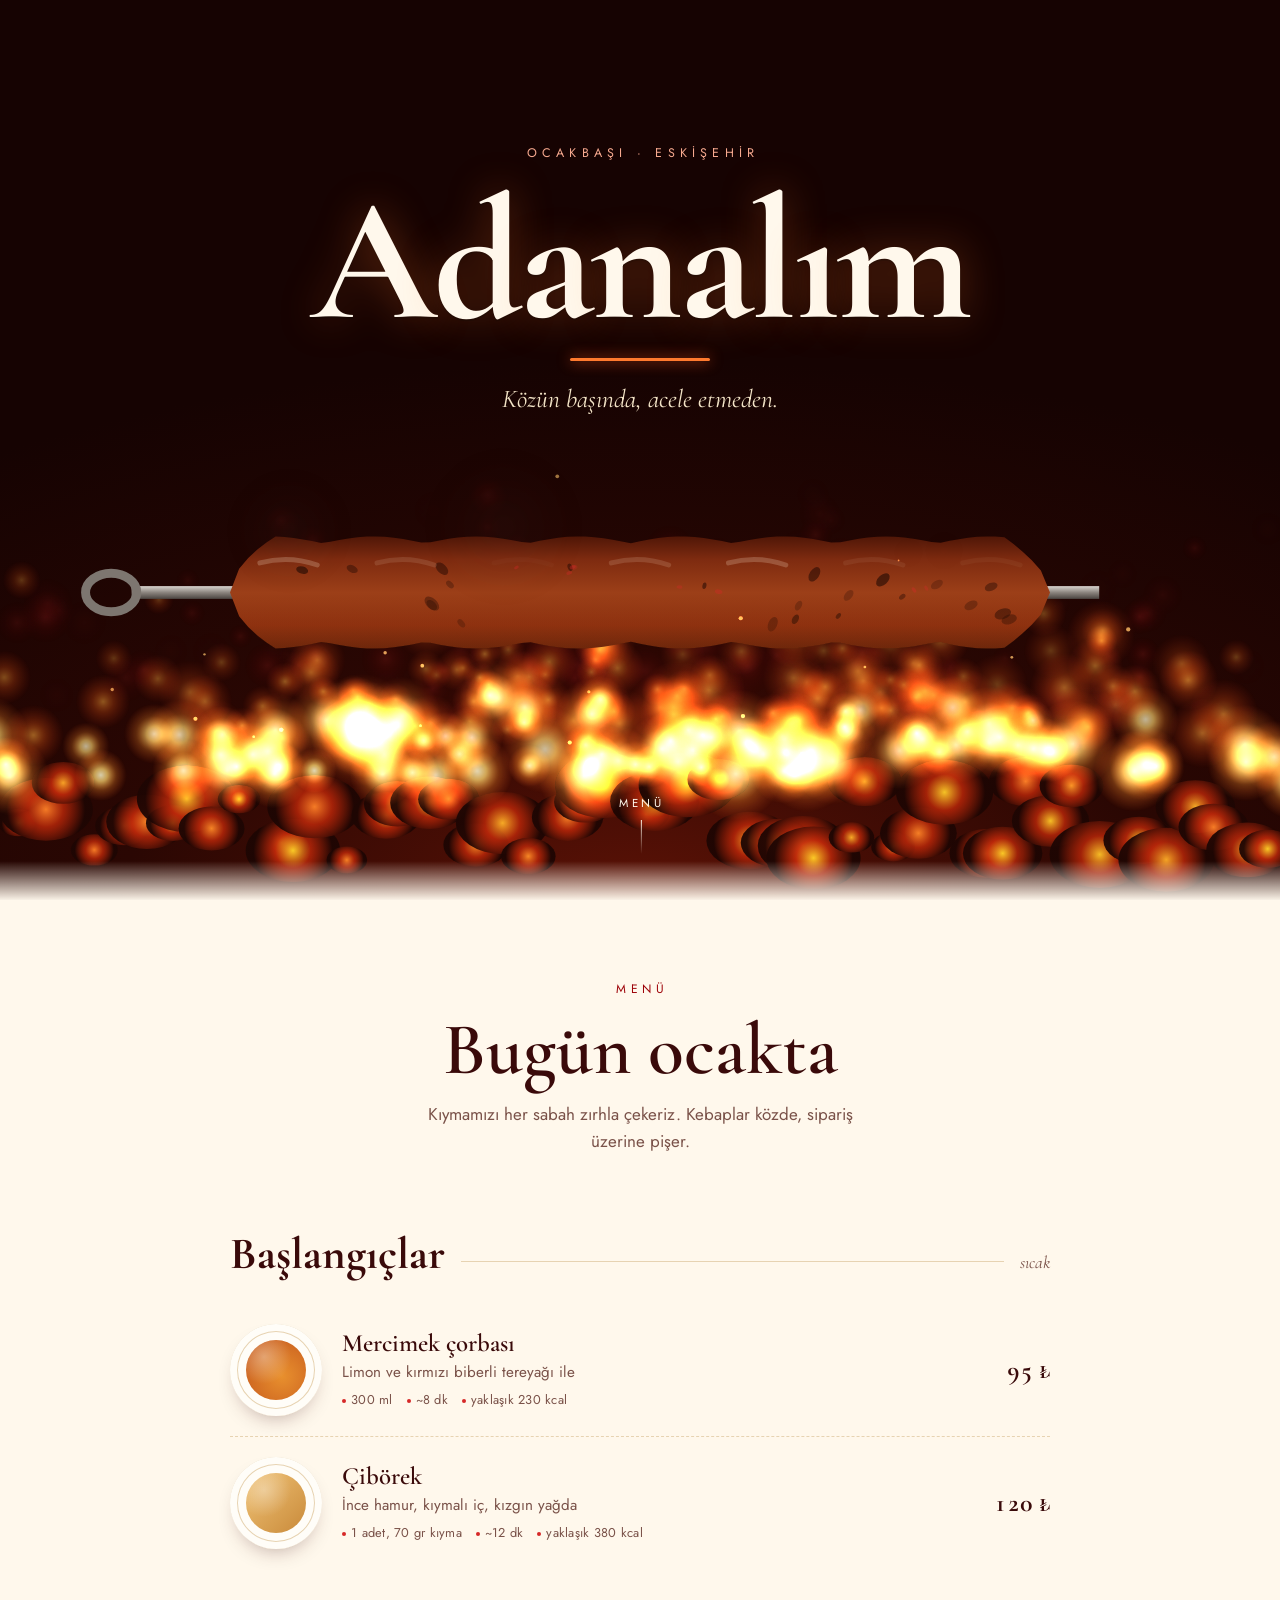
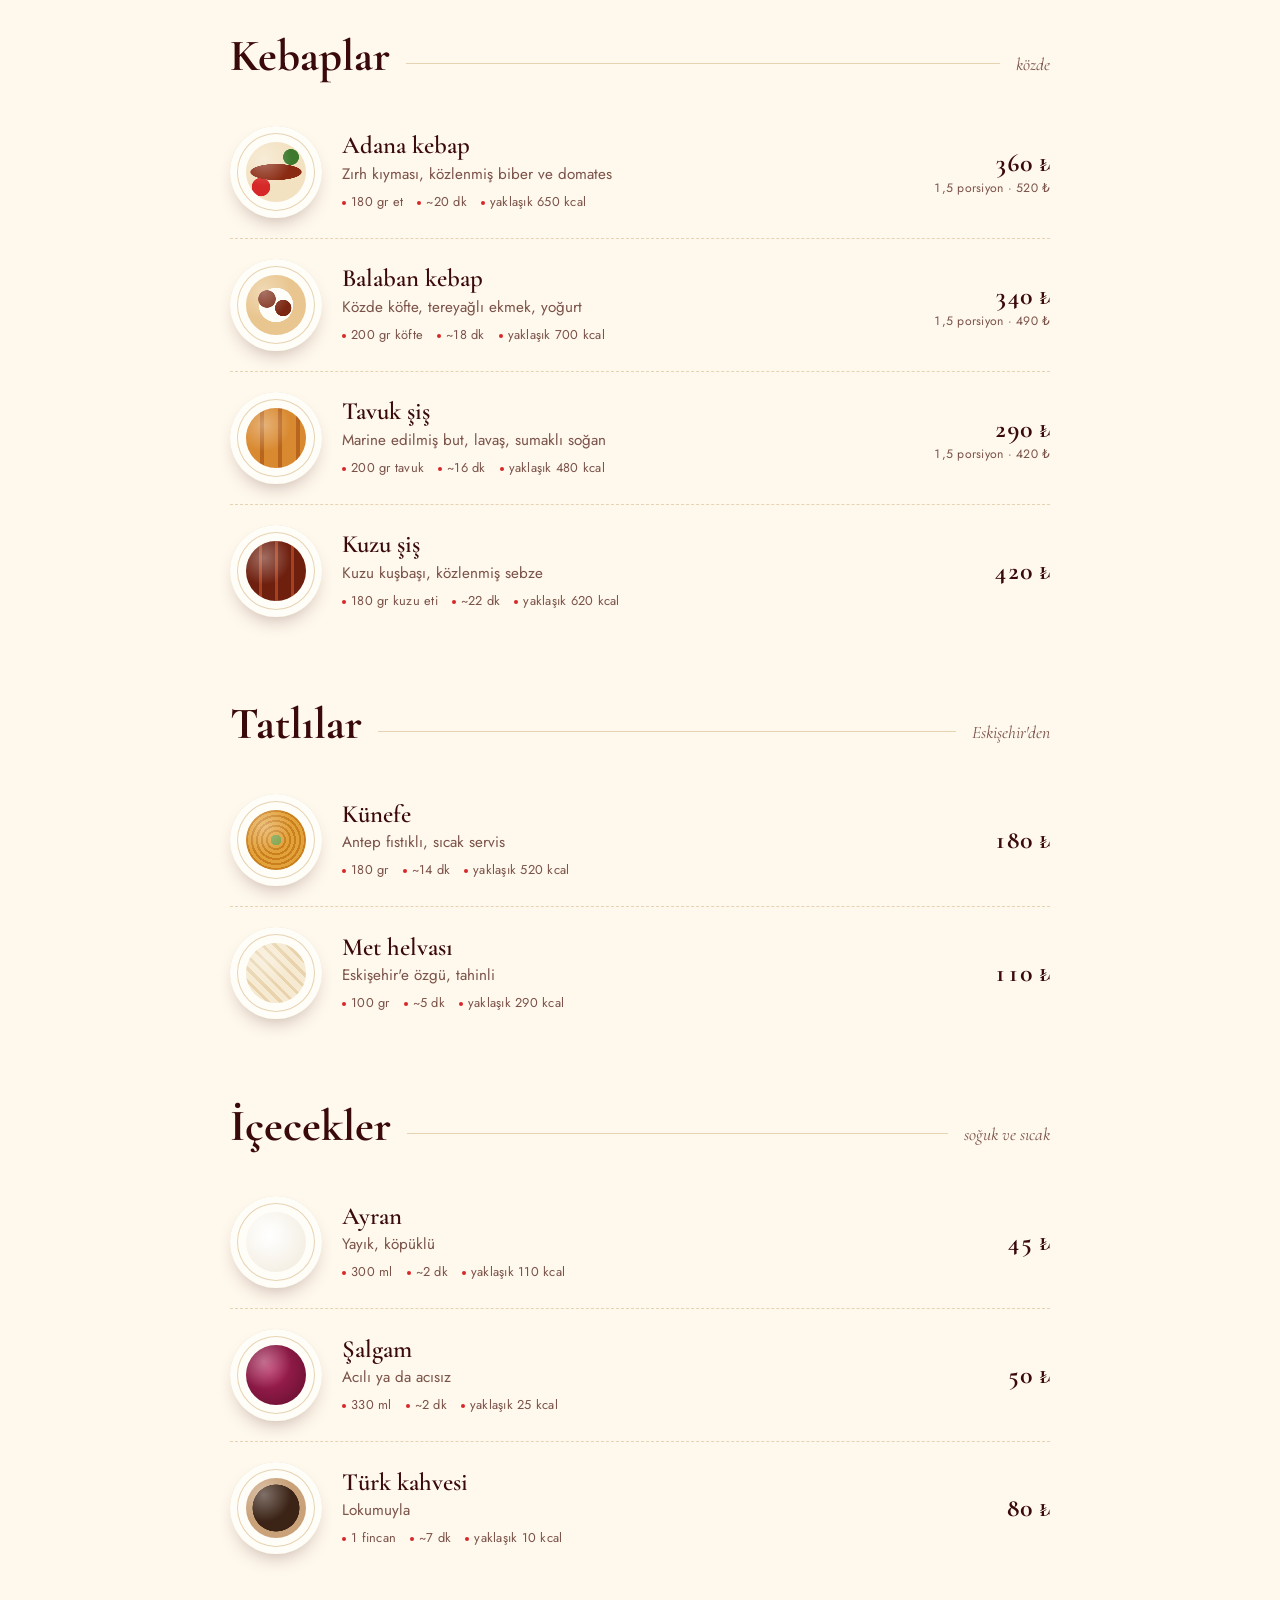
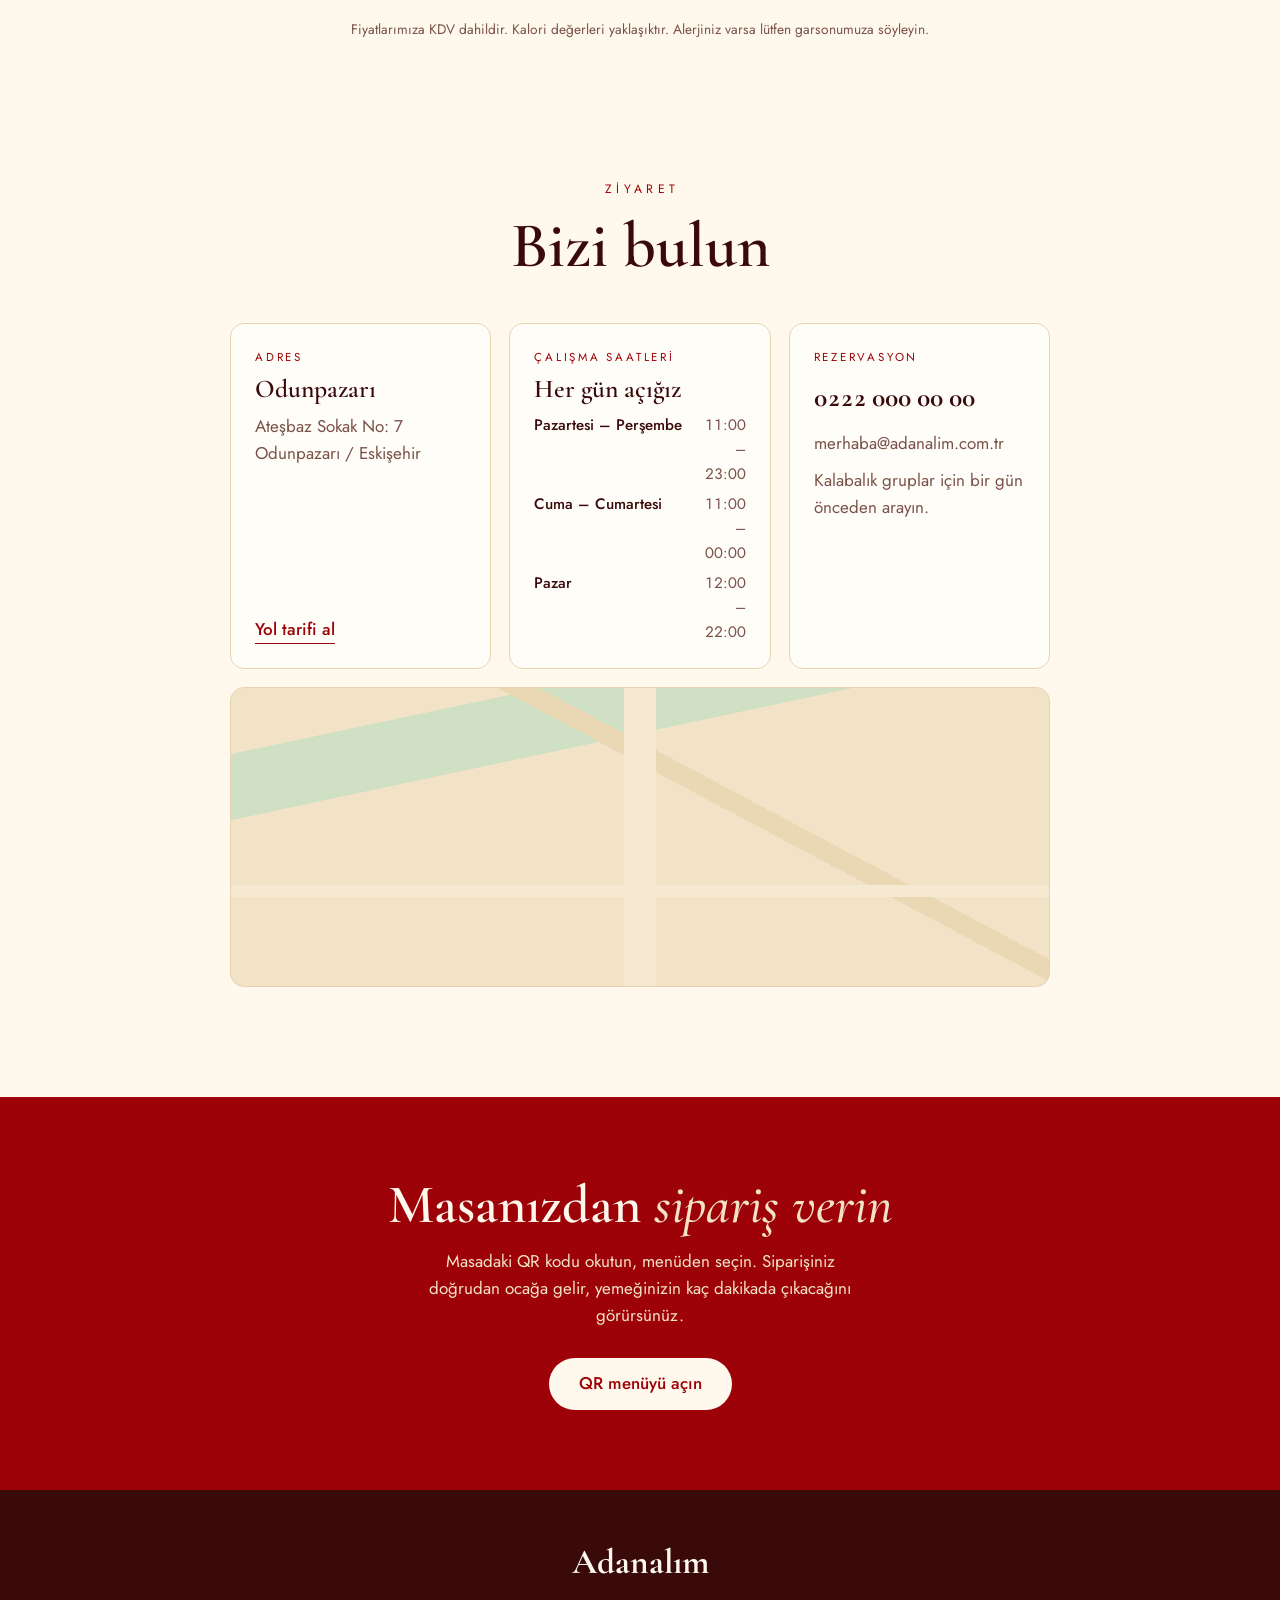
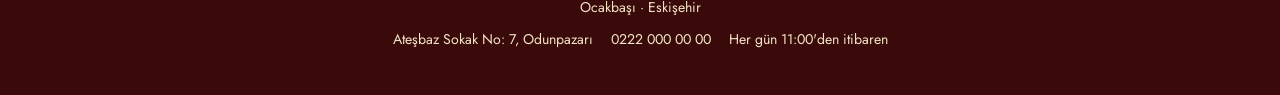
==== commit f9e4af16: "Adanalım: ziyaret bölümü (adres, saatler, rezervasyon, harita) — örnek bilgiler Co-Authored-By: Clau" ====
--- a/adanalim/index.html
+++ b/adanalim/index.html
@@ -90,6 +90,34 @@
 .btn:hover{transform:translateY(-2px);background:#fff}
 footer{background:var(--ink);color:var(--sand);text-align:center;padding-block:44px;font-size:.88rem}
 footer .f-logo{font-family:var(--f-d);font-size:2.2rem;font-weight:700;color:var(--cream);display:block;margin-bottom:6px}
+
+
+/* ---------- ziyaret ---------- */
+.visit{padding-block:90px 70px;scroll-margin-top:70px}
+.visit-head{text-align:center;display:flex;flex-direction:column;align-items:center;gap:12px;margin-bottom:44px}
+.visit-head .pre{font-size:.76rem;letter-spacing:.36em;text-transform:uppercase;color:var(--wine);padding-left:.36em}
+.visit-head h2{font-size:clamp(2.6rem,7vw,4rem)}
+.v-grid{display:grid;grid-template-columns:repeat(3,minmax(0,1fr));gap:18px}
+@media (max-width:760px){.v-grid{grid-template-columns:1fr}}
+.v-card{background:#FFFDF8;border:1px solid var(--line);border-radius:14px;padding:24px;display:flex;flex-direction:column;gap:10px}
+.v-card .lbl{font-size:.72rem;letter-spacing:.24em;text-transform:uppercase;color:var(--wine)}
+.v-card h3{font-size:1.6rem}
+.v-card p,.v-card dd{color:var(--soft);margin:0}
+.v-card a.lnk{color:var(--wine);font-weight:500;text-decoration:none;border-bottom:1px solid currentColor;align-self:flex-start;margin-top:auto}
+.v-card dl{margin:0;display:grid;grid-template-columns:auto 1fr;gap:6px 14px;font-size:.95rem}
+.v-card dt{font-weight:500}.v-card dd{text-align:right;font-variant-numeric:tabular-nums}
+.v-big{font-family:var(--f-d);font-size:1.7rem;font-weight:700;color:var(--ink);text-decoration:none;font-variant-numeric:tabular-nums}
+.map{margin-top:18px;border-radius:14px;overflow:hidden;border:1px solid var(--line);height:300px;background:
+ linear-gradient(90deg,transparent 48%,#F6E9D2 48% 52%,transparent 52%),
+ linear-gradient(0deg,transparent 30%,#F6E9D2 30% 34%,transparent 34%),
+ linear-gradient(28deg,transparent 60%,#EAD7B4 60% 63%,transparent 63%),
+ linear-gradient(-12deg,transparent 72%,#CFE0C4 72% 86%,transparent 86%),var(--sand);position:relative}
+.map iframe{width:100%;height:100%;border:0;display:block;filter:sepia(.25) saturate(.9)}
+.pin{position:absolute;left:50%;top:44%;transform:translate(-50%,-100%);display:flex;flex-direction:column;align-items:center}
+.pin b{background:var(--wine);color:#fff;font-weight:500;font-size:.85rem;padding:6px 12px;border-radius:999px;box-shadow:0 8px 18px -8px rgba(58,10,10,.6);white-space:nowrap}
+.pin i{width:2px;height:16px;background:var(--wine)}
+.pin::after{content:"";width:12px;height:12px;border-radius:50%;background:var(--red);box-shadow:0 0 0 6px rgba(214,40,40,.2)}
+footer .f-row{display:flex;flex-wrap:wrap;justify-content:center;gap:6px 18px;margin-top:10px}
 
 /* ---------- geçişler (yalnızca JS ve hareket açıkken) ---------- */
 .js .logo span{opacity:0;transform:translateY(.4em) rotate(4deg);animation:rise .9s cubic-bezier(.2,.7,.2,1) forwards;animation-delay:calc(1.3s + var(--i) * .06s)}
@@ -145,6 +173,18 @@
   </div>
 </main>
 
+
+<section class="visit" id="ziyaret">
+  <div class="wrap">
+    <div class="visit-head rv"><span class="pre">Ziyaret</span><h2>Bizi bulun</h2></div>
+    <div class="v-grid">
+      <div class="v-card rv"><span class="lbl">Adres</span><h3>Odunpazarı</h3><p>Ateşbaz Sokak No: 7<br>Odunpazarı / Eskişehir</p><a class="lnk" href="https://www.google.com/maps/search/?api=1&query=Odunpazar%C4%B1+Eski%C5%9Fehir" target="_blank" rel="noopener">Yol tarifi al</a></div>
+      <div class="v-card rv" style="--d:.08s"><span class="lbl">Çalışma saatleri</span><h3>Her gün açığız</h3><dl><dt>Pazartesi – Perşembe</dt><dd>11:00 – 23:00</dd><dt>Cuma – Cumartesi</dt><dd>11:00 – 00:00</dd><dt>Pazar</dt><dd>12:00 – 22:00</dd></dl></div>
+      <div class="v-card rv" style="--d:.16s"><span class="lbl">Rezervasyon</span><a class="v-big" href="tel:+902220000000">0222 000 00 00</a><p>merhaba@adanalim.com.tr</p><p>Kalabalık gruplar için bir gün önceden arayın.</p></div>
+    </div>
+    <div class="map rv" id="map"><iframe title="Adanalım konumu" loading="lazy" src="https://www.openstreetmap.org/export/embed.html?bbox=30.5190%2C39.7600%2C30.5330%2C39.7675&amp;layer=mapnik&amp;marker=39.7637%2C30.5258"></iframe></div>
+  </div>
+</section>
 <section class="order">
   <div class="wrap rv">
     <h2>Masanızdan <em>sipariş verin</em></h2>
@@ -156,6 +196,7 @@
 <footer>
   <span class="f-logo">Adanalım</span>
   Ocakbaşı · Eskişehir
+  <div class="f-row"><span>Ateşbaz Sokak No: 7, Odunpazarı</span><span>0222 000 00 00</span><span>Her gün 11:00'den itibaren</span></div>
 </footer>
 
 <script>
@@ -205,7 +246,7 @@
           '<div class="d-price">' + fmt(it.p) + (it.p15 ? '<small>1,5 porsiyon · ' + fmt(it.p15) + '</small>' : '') + '</div></article>';
       }).join("") + '</section>';
   }).join("");
-  document.getElementById("tabs").innerHTML = MENU.map(function(c){ return '<a href="#' + slug(c.cat) + '">' + esc(c.cat) + '</a>'; }).join("");
+  document.getElementById("tabs").innerHTML = MENU.map(function(c){ return '<a href="#' + slug(c.cat) + '">' + esc(c.cat) + '</a>'; }).join("") + '<a href="#ziyaret">Ziyaret</a>';
 
   /* görünür olunca beliren öğeler */
   var rv = document.querySelectorAll(".rv");
@@ -215,7 +256,7 @@
   } else rv.forEach(function(el){ el.classList.add("in"); });
 
   /* kaydırınca: giriş yazısı küçülüp söner, üst şerit iner, aktif kategori işaretlenir */
-  var intro = document.getElementById("introIn"), bar = document.getElementById("bar"), tabs = document.querySelectorAll("#tabs a"), cats = document.querySelectorAll(".cat"), ticking = false;
+  var intro = document.getElementById("introIn"), bar = document.getElementById("bar"), tabs = document.querySelectorAll("#tabs a"), cats = document.querySelectorAll(".cat, .visit"), ticking = false;
   function onScroll(){
     var y = window.pageYOffset, h = window.innerHeight;
     if (!reduce) { var t = Math.min(1, y / (h * 0.7)); intro.style.transform = "translateY(" + (y * 0.35) + "px) scale(" + (1 - t * 0.18) + ")"; intro.style.opacity = String(1 - t); }
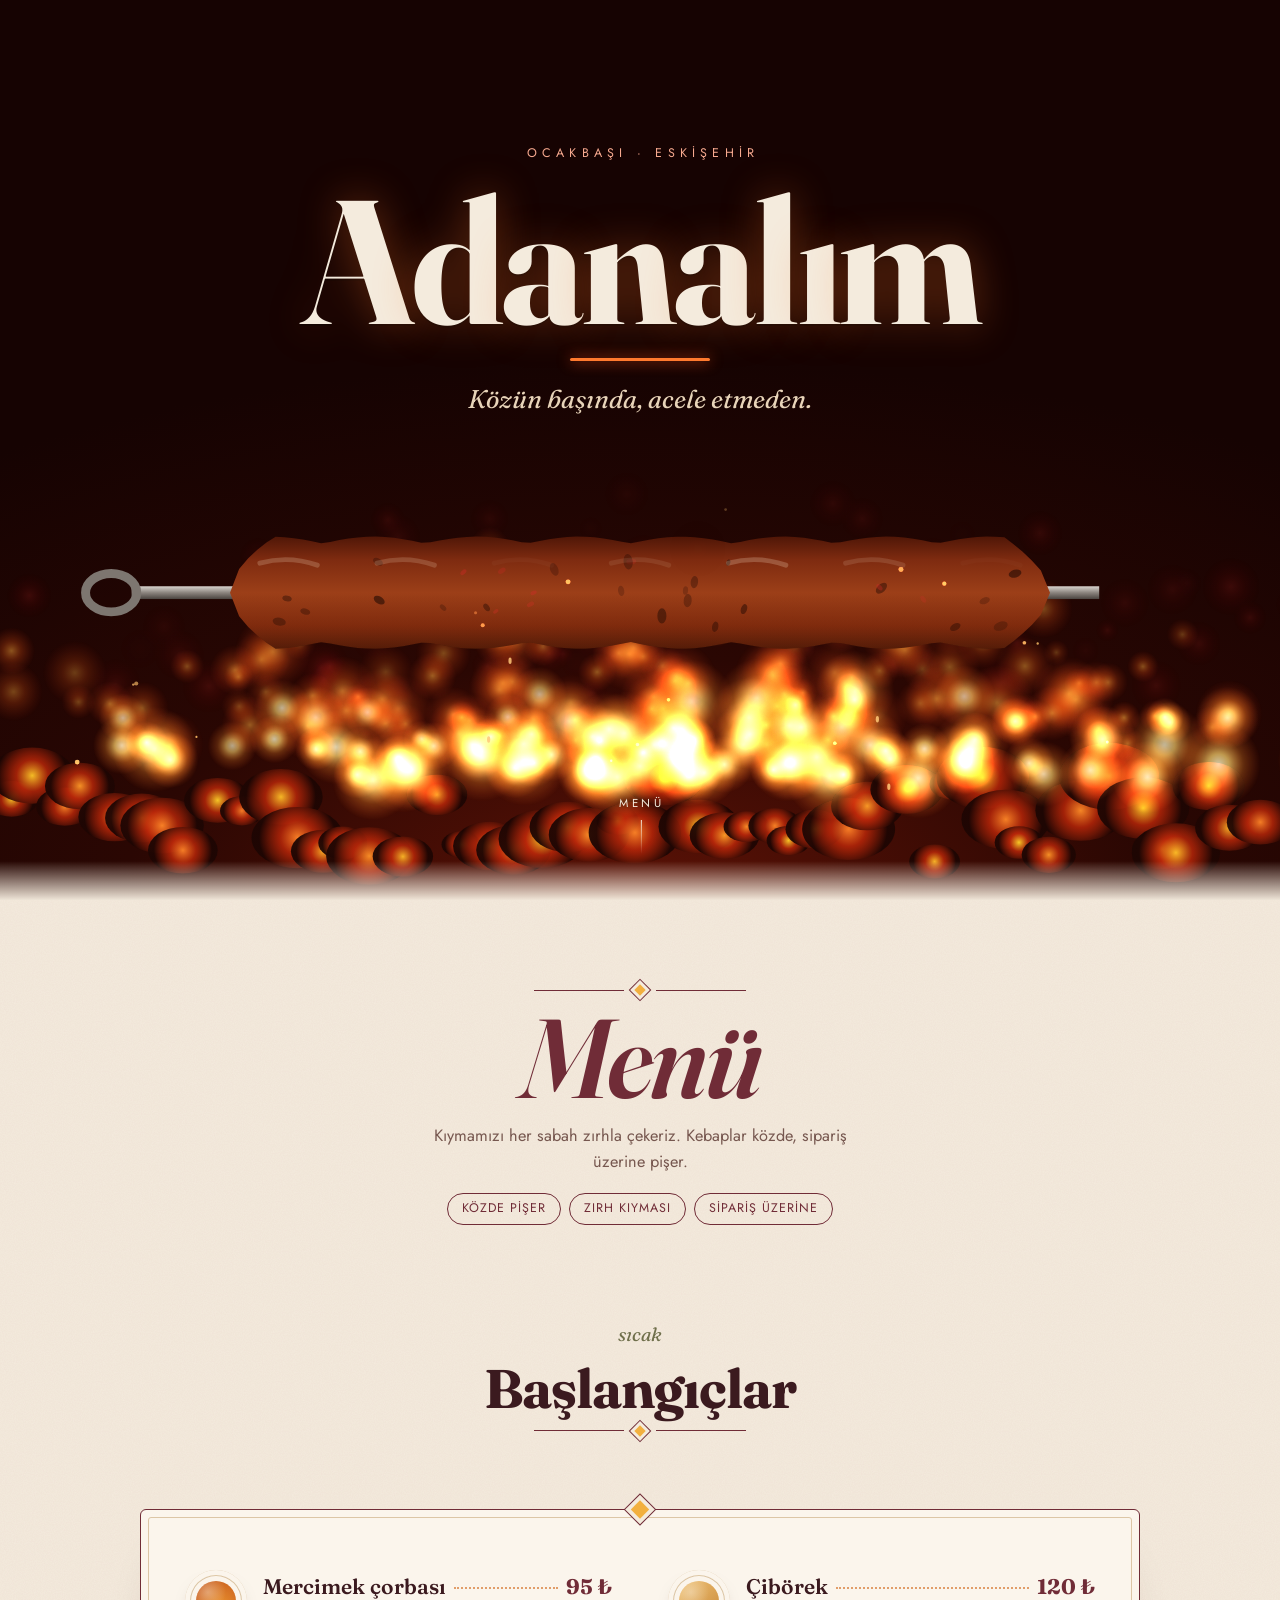
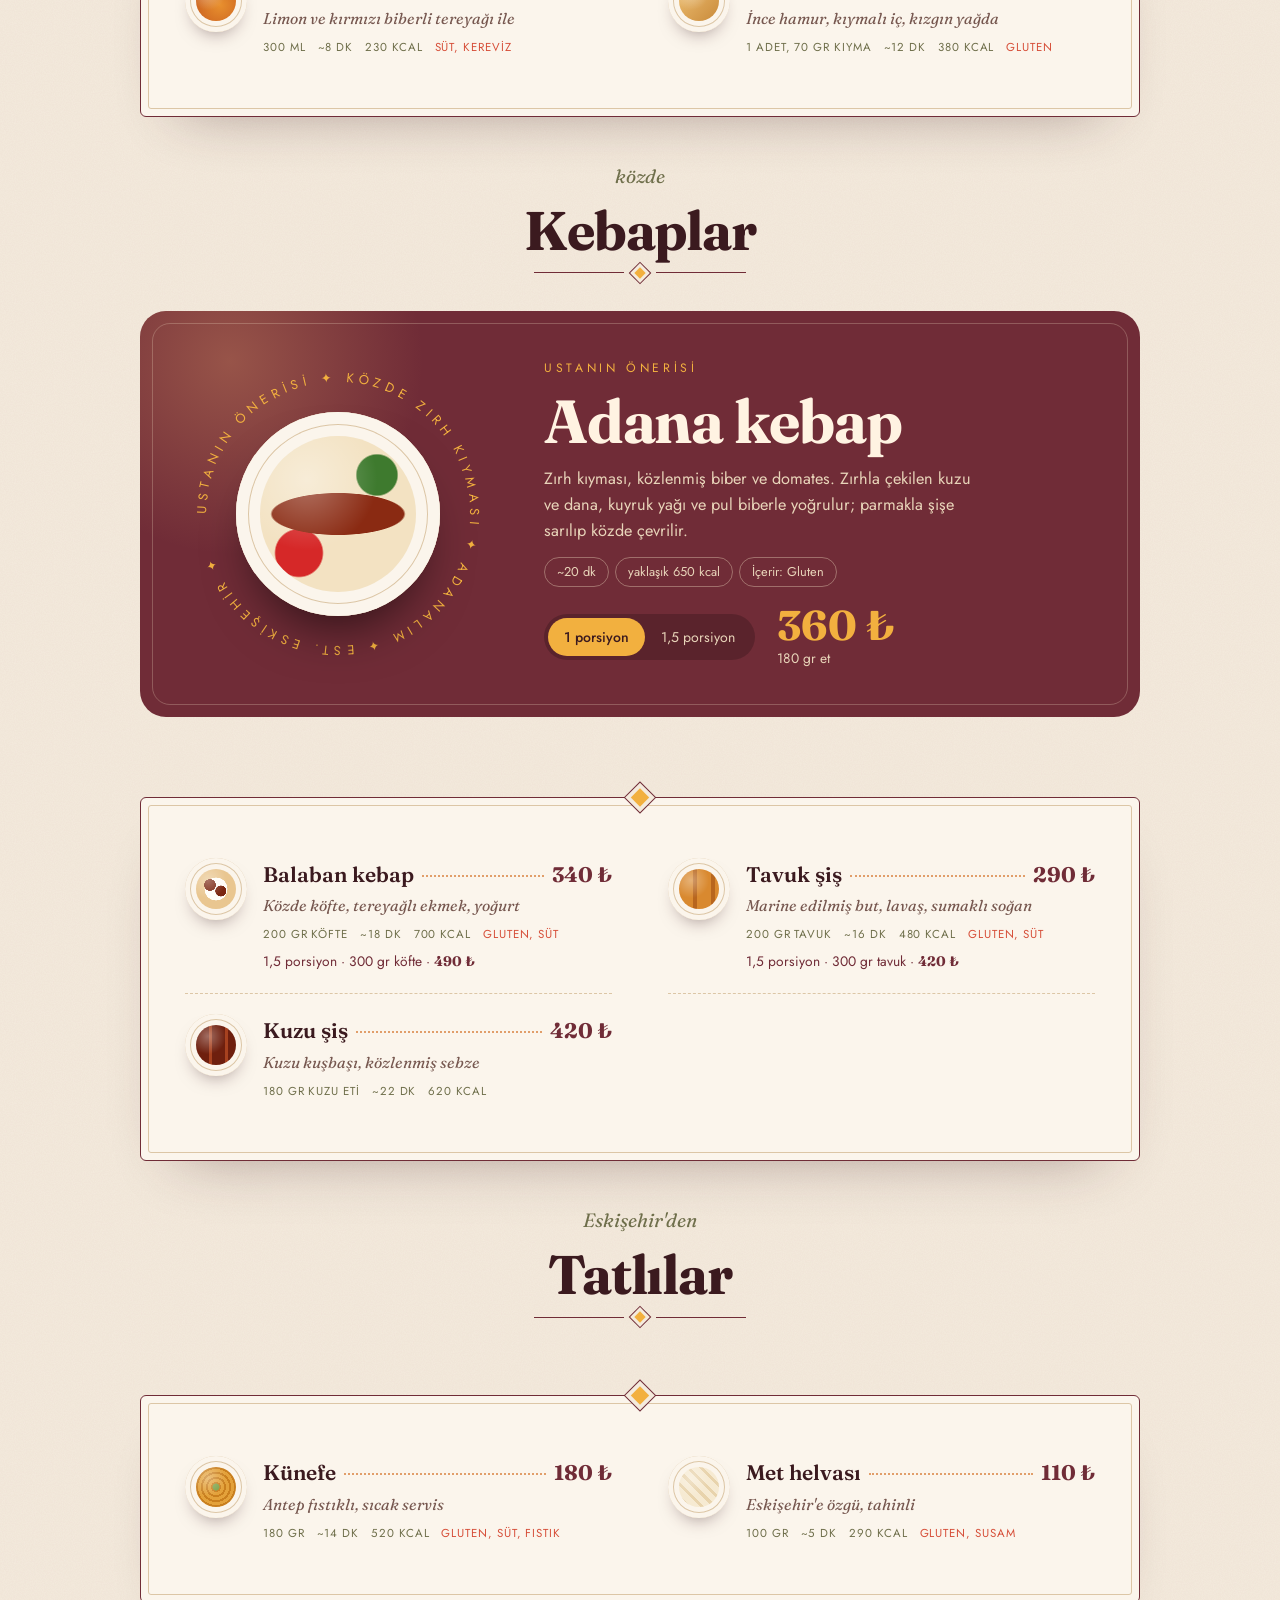
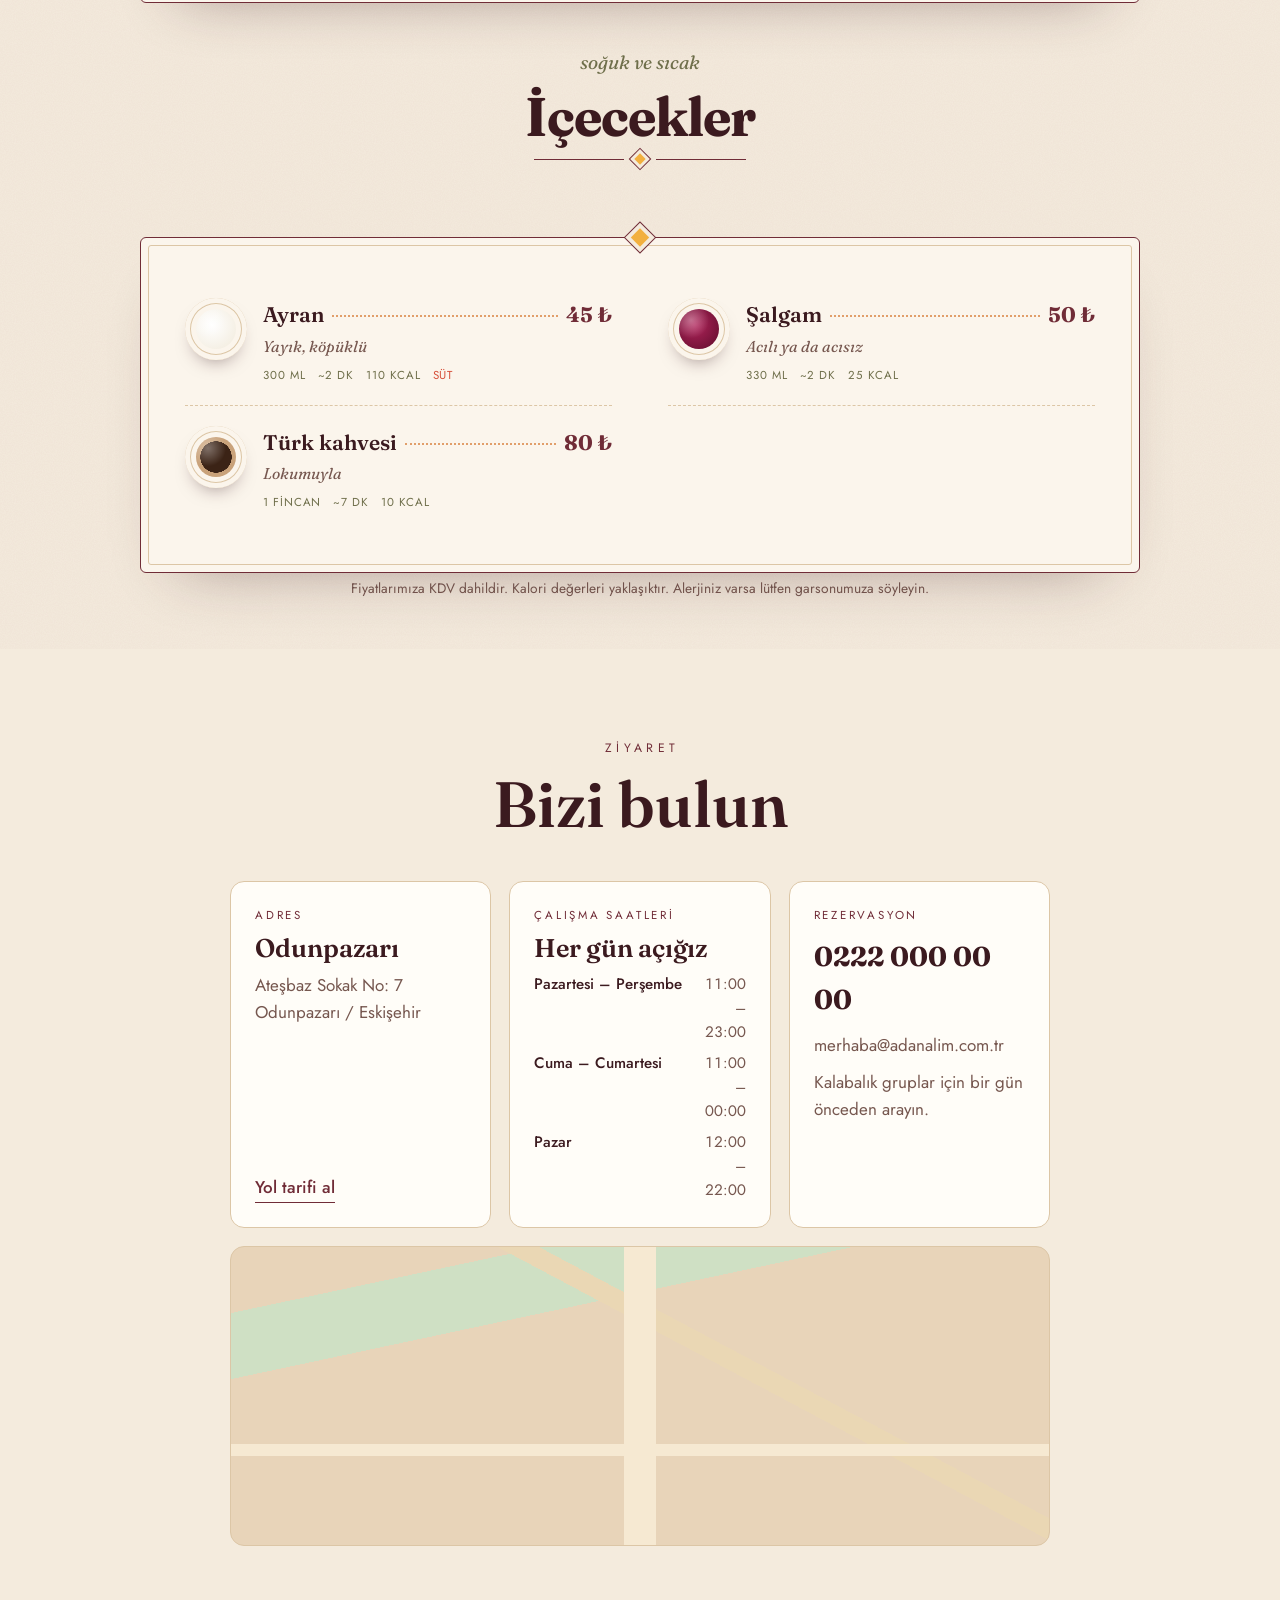
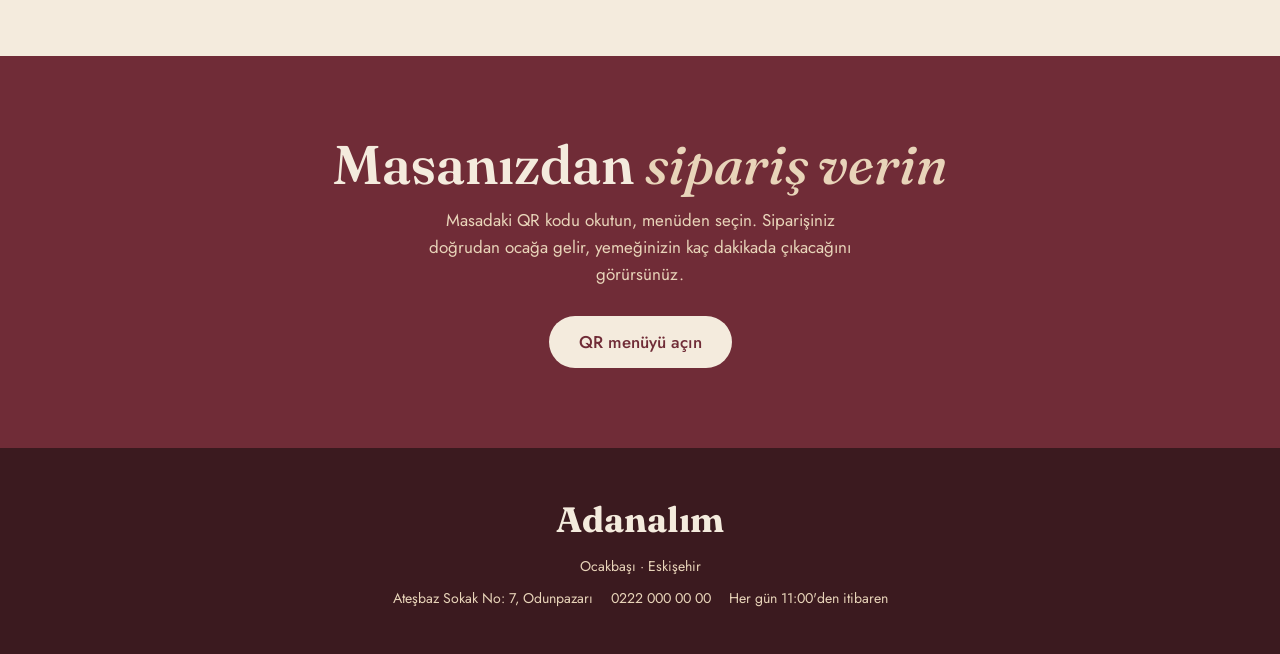
==== commit c84438fd: "Adanalım: vintage palet, premium menü (ustanın önerisi, çerçeveli bölümler) Co-Authored-By: Claude O" ====
--- a/adanalim/index.html
+++ b/adanalim/index.html
@@ -9,13 +9,14 @@
 <meta name="description" content="Adanalım ocakbaşı, Eskişehir. Menü: kebaplar, çorbalar, tatlılar ve içecekler.">
 <link rel="preconnect" href="https://fonts.googleapis.com">
 <link rel="preconnect" href="https://fonts.gstatic.com" crossorigin>
-<link rel="stylesheet" href="https://fonts.googleapis.com/css2?family=Cormorant+Garamond:ital,wght@0,500;0,600;0,700;1,500;1,600&family=Jost:wght@300;400;500&display=swap">
+<link rel="stylesheet" href="https://fonts.googleapis.com/css2?family=Fraunces:ital,opsz,wght@0,9..144,400..900;1,9..144,400..700&family=Jost:wght@300;400;500&display=swap">
 <style>
 /* Yerleşim: tam ekran sade "Adanalım" girişi, kaydırınca menü krem zeminde tek kolon akar; başlık yapışkan üst şeride küçülür. */
 :root{
-  --cream:#FFF8EC; --sand:#F2E3C6; --red:#D62828; --wine:#9D0208; --ink:#3A0A0A;
-  --soft:#7A5249; --line:#E7D3B2;
-  --f-d:"Cormorant Garamond",Garamond,"Times New Roman",serif;
+  /* vintage palet: şeftali, zeytin, kum, domates, hardal, bordo */
+  --cream:#F4EBDD; --paper:#FBF5EC; --sand:#E8D4B9; --peach:#E19E6A; --olive:#6F6F4B; --red:#D64E38; --mustard:#F2B03F; --wine:#702C37; --ink:#3B1A1F;
+  --soft:#76574F; --line:#DCC6A6;
+  --f-d:"Fraunces",Georgia,"Times New Roman",serif;
   --f-b:"Jost",ui-sans-serif,system-ui,-apple-system,"Segoe UI",sans-serif;
   color-scheme:light;
 }
@@ -43,7 +44,7 @@
 .scroll-cue i{width:1px;height:34px;background:linear-gradient(var(--cream),transparent);display:block}
 
 /* ---------- üst şerit ---------- */
-.bar{position:fixed;left:0;right:0;top:0;z-index:20;background:rgba(255,248,236,.94);backdrop-filter:blur(10px);-webkit-backdrop-filter:blur(10px);border-bottom:1px solid var(--line);padding-top:env(safe-area-inset-top,0px);transform:translateY(-110%);transition:transform .45s cubic-bezier(.2,.7,.2,1)}
+.bar{position:fixed;left:0;right:0;top:0;z-index:20;background:rgba(244,235,221,.94);backdrop-filter:blur(10px);-webkit-backdrop-filter:blur(10px);border-bottom:1px solid var(--line);padding-top:env(safe-area-inset-top,0px);transform:translateY(-110%);transition:transform .45s cubic-bezier(.2,.7,.2,1)}
 .bar.on{transform:none}
 .bar-in{display:flex;align-items:center;gap:18px;min-height:60px}
 .bar .mini{font-family:var(--f-d);font-weight:700;font-size:1.6rem;text-decoration:none;letter-spacing:-.01em}
@@ -55,31 +56,67 @@
 @media (max-width:600px){.bar-in{flex-wrap:wrap;gap:0;padding-block:6px}.bar .mini{font-size:1.35rem}.tabs{margin-left:0;width:100%;padding-bottom:4px}}
 
 /* ---------- menü ---------- */
-.menu{padding-block:40px 40px}
-.menu-head{text-align:center;padding-block:40px 20px;display:flex;flex-direction:column;align-items:center;gap:12px}
-.menu-head .pre{font-size:.76rem;letter-spacing:.36em;text-transform:uppercase;color:var(--wine);padding-left:.36em}
-.menu-head h2{font-size:clamp(2.8rem,8vw,4.6rem)}
-.menu-head p{color:var(--soft);max-width:44ch}
-.cat{padding-block:56px 8px;scroll-margin-top:90px}
-.cat-h{display:flex;align-items:baseline;gap:16px;margin-bottom:26px}
-.cat-h h3{font-size:clamp(2rem,5vw,2.8rem);font-weight:700}
-.cat-h::after{content:"";flex:1;height:1px;background:var(--line);transform:translateY(-6px)}
-.cat-h small{font-family:var(--f-d);font-style:italic;font-size:1.1rem;color:var(--soft);order:3}
-.dish{display:grid;grid-template-columns:92px minmax(0,1fr) auto;gap:20px;align-items:center;padding-block:20px;border-bottom:1px dashed var(--line)}
-.dish:last-child{border-bottom:0}
-.plate{width:92px;height:92px;border-radius:50%;background:#FFFDF8;box-shadow:inset 0 0 0 7px #FFFDF8,inset 0 0 0 8px var(--line),0 10px 22px -12px rgba(58,10,10,.45);position:relative;overflow:hidden;transition:transform .5s cubic-bezier(.2,.7,.2,1)}
-.plate::before{content:"";position:absolute;inset:16px;border-radius:50%;background:var(--food)}
-.plate::after{content:"";position:absolute;inset:16px;border-radius:50%;background:radial-gradient(circle at 30% 28%,rgba(255,255,255,.35),transparent 45%)}
-.dish:hover .plate{transform:rotate(-14deg) scale(1.04)}
-.d-name{font-family:var(--f-d);font-size:1.55rem;font-weight:600;line-height:1.15}
-.d-desc{color:var(--soft);font-size:.95rem;margin-top:2px}
-.d-meta{display:flex;flex-wrap:wrap;gap:4px 14px;margin-top:6px;font-size:.8rem;color:var(--soft);letter-spacing:.02em}
-.d-meta span{display:inline-flex;align-items:center;gap:5px}
-.d-meta span::before{content:"";width:4px;height:4px;border-radius:50%;background:var(--red)}
-.d-price{text-align:right;font-family:var(--f-d);font-weight:700;font-size:1.6rem;white-space:nowrap;font-variant-numeric:tabular-nums;line-height:1.1}
-.d-price small{display:block;font-family:var(--f-b);font-weight:400;font-size:.76rem;color:var(--soft);letter-spacing:.02em;margin-top:4px}
-@media (max-width:560px){.dish{grid-template-columns:68px minmax(0,1fr);gap:14px}.plate{width:68px;height:68px;box-shadow:inset 0 0 0 5px #FFFDF8,inset 0 0 0 6px var(--line),0 8px 16px -10px rgba(58,10,10,.45)}.plate::before,.plate::after{inset:12px}.d-price{grid-column:2;text-align:left;font-size:1.4rem}.d-price small{display:inline;margin-left:8px}}
-.note{text-align:center;color:var(--soft);font-size:.86rem;padding-block:36px 10px}
+.menu{padding-block:30px 40px;background-color:var(--cream);background-image:url("data:image/svg+xml,%3Csvg xmlns='http://www.w3.org/2000/svg' width='180' height='180'%3E%3Cfilter id='n'%3E%3CfeTurbulence type='fractalNoise' baseFrequency='.9' numOctaves='2' stitchTiles='stitch'/%3E%3CfeColorMatrix values='0 0 0 0 .44 0 0 0 0 .17 0 0 0 0 .2 0 0 0 .07 0'/%3E%3C/filter%3E%3Crect width='100%25' height='100%25' filter='url(%23n)'/%3E%3C/svg%3E")}
+.menu .wrap{max-width:1040px}
+.menu-head{text-align:center;padding-block:56px 10px;display:flex;flex-direction:column;align-items:center;gap:14px}
+.orn{display:flex;align-items:center;gap:12px;color:var(--wine)}
+.orn::before,.orn::after{content:"";width:clamp(40px,10vw,90px);height:1px;background:currentColor}
+.orn i{width:8px;height:8px;background:var(--mustard);transform:rotate(45deg);box-shadow:0 0 0 3px var(--cream),0 0 0 4px var(--wine)}
+.menu-head h2{font-family:var(--f-d);font-style:italic;font-weight:600;font-size:clamp(3.6rem,12vw,7rem);color:var(--wine);letter-spacing:-.03em;line-height:.9;font-variation-settings:"opsz" 144}
+.menu-head p{color:var(--soft);max-width:46ch;font-size:1.02rem}
+.badges{display:flex;flex-wrap:wrap;justify-content:center;gap:8px;margin-top:4px}
+.badges span{border:1px solid var(--wine);color:var(--wine);border-radius:999px;padding:5px 14px;font-size:.78rem;letter-spacing:.08em;text-transform:uppercase}
+
+/* imza tabak */
+.sig{position:relative;margin:0 0 40px;background:var(--wine);color:var(--sand);border-radius:26px;padding:clamp(26px,5vw,48px);display:grid;grid-template-columns:minmax(0,300px) minmax(0,1fr);gap:clamp(24px,5vw,56px);align-items:center;overflow:hidden;scroll-margin-top:90px}
+.sig::before{content:"";position:absolute;width:420px;height:420px;border-radius:50%;left:-120px;top:-160px;background:radial-gradient(circle,rgba(225,158,106,.35),transparent 65%)}
+.sig::after{content:"";position:absolute;inset:12px;border:1px solid rgba(232,212,185,.28);border-radius:18px;pointer-events:none}
+.sig-art{position:relative;width:100%;max-width:300px;aspect-ratio:1;justify-self:center}
+.sig-art svg.ring{position:absolute;inset:0;width:100%;height:100%;animation:spin 40s linear infinite}
+.sig-art .plate{position:absolute;inset:16%;width:auto;height:auto;box-shadow:inset 0 0 0 12px var(--paper),inset 0 0 0 13px var(--line),0 30px 50px -20px rgba(0,0,0,.6)}
+.sig-art .plate::before,.sig-art .plate::after{inset:24px}
+@keyframes spin{to{transform:rotate(360deg)}}
+.sig-txt{position:relative;display:flex;flex-direction:column;gap:12px;min-width:0}
+.sig .kick{color:var(--mustard);font-size:.76rem;letter-spacing:.3em;text-transform:uppercase}
+.sig h3{font-family:var(--f-d);font-size:clamp(2.6rem,6vw,3.8rem);font-weight:700;color:#FFF3E2;letter-spacing:-.02em}
+.sig p{color:var(--sand);font-size:1.02rem;max-width:44ch}
+.sig .chips{display:flex;flex-wrap:wrap;gap:6px}
+.sig .chips span{border:1px solid rgba(232,212,185,.4);border-radius:999px;padding:4px 12px;font-size:.8rem}
+.sig-buy{display:flex;flex-wrap:wrap;align-items:center;gap:16px 22px;margin-top:6px}
+.por{display:inline-flex;background:rgba(0,0,0,.2);border-radius:999px;padding:4px}
+.por button{font:inherit;font-size:.88rem;border:0;background:transparent;color:var(--sand);padding:8px 16px;border-radius:999px;cursor:pointer;transition:background .25s,color .25s}
+.por button[aria-pressed="true"]{background:var(--mustard);color:var(--ink);font-weight:500}
+.sig .price{font-family:var(--f-d);font-size:2.6rem;font-weight:700;color:var(--mustard);font-variant-numeric:tabular-nums;line-height:1}
+.sig .amt{font-size:.86rem;color:var(--sand)}
+@media (max-width:720px){.sig{grid-template-columns:1fr;text-align:left}.sig-art{max-width:240px}}
+
+/* bölümler */
+.chapter{padding-top:84px;scroll-margin-top:80px}
+.ch-head{text-align:center;display:flex;flex-direction:column;align-items:center;gap:10px;margin-bottom:34px}
+.ch-head .kick{font-family:var(--f-d);font-style:italic;font-size:1.2rem;color:var(--olive)}
+.ch-head h3{font-family:var(--f-d);font-weight:700;font-size:clamp(2.3rem,6vw,3.4rem);letter-spacing:-.02em}
+.frame{position:relative;background:var(--paper);border:1px solid var(--wine);border-radius:6px;padding:clamp(22px,4vw,40px) clamp(18px,4vw,44px);display:grid;grid-template-columns:repeat(2,minmax(0,1fr));gap:0 56px;box-shadow:0 30px 60px -40px rgba(59,26,31,.45)}
+.frame::before{content:"";position:absolute;inset:7px;border:1px solid var(--line);border-radius:3px;pointer-events:none}
+.frame::after{content:"";position:absolute;left:50%;top:-7px;width:13px;height:13px;background:var(--mustard);transform:translateX(-50%) rotate(45deg);box-shadow:0 0 0 4px var(--cream),0 0 0 5px var(--wine)}
+.frame.one{grid-template-columns:minmax(0,1fr)}
+@media (max-width:760px){.frame{grid-template-columns:minmax(0,1fr)}}
+.item{position:relative;display:grid;grid-template-columns:62px minmax(0,1fr);gap:16px;align-items:start;padding-block:20px;border-bottom:1px dashed var(--line)}
+.frame>.item:last-child,.frame>.item:nth-last-child(2):nth-child(odd){border-bottom:0}
+@media (max-width:760px){.frame>.item:nth-last-child(2):nth-child(odd){border-bottom:1px dashed var(--line)}}
+.plate{width:62px;height:62px;border-radius:50%;background:var(--paper);box-shadow:inset 0 0 0 5px var(--paper),inset 0 0 0 6px var(--line),0 10px 18px -10px rgba(59,26,31,.5);position:relative;overflow:hidden;transition:transform .6s cubic-bezier(.2,.7,.2,1)}
+.plate::before{content:"";position:absolute;inset:11px;border-radius:50%;background:var(--food)}
+.plate::after{content:"";position:absolute;inset:11px;border-radius:50%;background:radial-gradient(circle at 30% 28%,rgba(255,255,255,.35),transparent 45%)}
+.item:hover .plate{transform:rotate(-18deg) scale(1.06)}
+.i-top{display:flex;align-items:baseline;gap:8px}
+.i-name{font-family:var(--f-d);font-size:1.32rem;font-weight:600;line-height:1.2;margin:0}
+.lead{flex:1;min-width:14px;border-bottom:2px dotted var(--peach);transform:translateY(-5px);transform-origin:left}
+.i-price{font-family:var(--f-d);font-weight:700;font-size:1.32rem;color:var(--wine);white-space:nowrap;font-variant-numeric:tabular-nums}
+.i-desc{font-family:var(--f-d);font-style:italic;color:var(--soft);font-size:.98rem;margin-top:2px}
+.i-meta{margin-top:7px;font-size:.72rem;letter-spacing:.08em;text-transform:uppercase;color:var(--olive);display:flex;flex-wrap:wrap;gap:2px 12px}
+.i-alg{color:var(--red)}
+.i-15{margin-top:6px;font-size:.86rem;color:var(--wine)}
+.i-15 b{font-family:var(--f-d);font-weight:700}
+.note{text-align:center;color:var(--soft);font-size:.86rem;padding-block:44px 10px}
 
 /* ---------- alt bölüm ---------- */
 .order{background:var(--wine);color:var(--cream);text-align:center;padding-block:80px;margin-top:40px}
@@ -130,14 +167,20 @@
 @keyframes drip{0%{transform:scaleY(0);transform-origin:top}45%{transform:scaleY(1);transform-origin:top}55%{transform:scaleY(1);transform-origin:bottom}100%{transform:scaleY(0);transform-origin:bottom}}
 .js .rv{opacity:0;transform:translateY(28px);transition:opacity .8s cubic-bezier(.2,.7,.2,1),transform .8s cubic-bezier(.2,.7,.2,1);transition-delay:var(--d,0s)}
 .js .rv.in{opacity:1;transform:none}
-.js .rv .plate{transform:scale(.6) rotate(-40deg);transition:transform 1s cubic-bezier(.2,.7,.2,1) calc(var(--d,0s) + .1s)}
-.js .rv.in .plate{transform:none}
-.js .rv.in:hover .plate{transform:rotate(-14deg) scale(1.04)}
+.js .item.rv .plate{transform:scale(.5) rotate(-60deg);transition:transform 1s cubic-bezier(.2,.7,.2,1) calc(var(--d,0s) + .1s)}
+.js .item.rv.in .plate{transform:none}
+.js .item.rv.in:hover .plate{transform:rotate(-18deg) scale(1.06)}
+.js .item.rv .lead{transform:translateY(-5px) scaleX(0);transition:transform 1.1s cubic-bezier(.6,0,.2,1) calc(var(--d,0s) + .35s)}
+.js .item.rv.in .lead{transform:translateY(-5px) scaleX(1)}
+.js .sig.rv .sig-art{transform:scale(.85) rotate(-25deg);opacity:0;transition:transform 1.2s cubic-bezier(.2,.7,.2,1) .15s,opacity 1s .15s}
+.js .sig.rv.in .sig-art{transform:none;opacity:1}
+.js .frame.rv{transform:translateY(40px)}
 @media (prefers-reduced-motion:reduce){
   html{scroll-behavior:auto}
   .js .logo span,.js .ember,.js .intro .pre,.js .intro .sub,.js .scroll-cue{animation:none;opacity:1;transform:none}
   .js .scroll-cue i{animation:none}
-  .js .rv,.js .rv .plate{opacity:1;transform:none;transition:none}
+  .js .rv,.js .rv .plate,.js .rv .lead,.js .sig.rv .sig-art{opacity:1;transform:none;transition:none}
+  .sig-art svg.ring{animation:none}
   .bar{transition:none}
 }
 </style>
@@ -164,10 +207,12 @@
 <main class="menu" id="menu">
   <div class="wrap">
     <div class="menu-head rv">
-      <span class="pre">Menü</span>
-      <h2>Bugün ocakta</h2>
+      <span class="orn" aria-hidden="true"><i></i></span>
+      <h2>Menü</h2>
       <p>Kıymamızı her sabah zırhla çekeriz. Kebaplar közde, sipariş üzerine pişer.</p>
+      <div class="badges"><span>Közde pişer</span><span>Zırh kıyması</span><span>Sipariş üzerine</span></div>
     </div>
+    <div id="sig"></div>
     <div id="cats"></div>
     <p class="note rv">Fiyatlarımıza KDV dahildir. Kalori değerleri yaklaşıktır. Alerjiniz varsa lütfen garsonumuza söyleyin.</p>
   </div>
@@ -237,15 +282,43 @@
   logo.innerHTML = Array.prototype.map.call("Adanalım", function(ch, i){ return '<span aria-hidden="true" style="--i:' + i + '">' + ch + '</span>'; }).join("");
 
   /* menüyü çiz */
+  var ALG = { "Mercimek çorbası": "Süt, kereviz", "Çibörek": "Gluten", "Adana kebap": "Gluten", "Balaban kebap": "Gluten, süt", "Tavuk şiş": "Gluten, süt", "Künefe": "Gluten, süt, fıstık", "Met helvası": "Gluten, susam", "Ayran": "Süt" };
+  var SIG = "Adana kebap", sigItem = null;
+  MENU.forEach(function(c){ c.items.forEach(function(it){ if (it.n === SIG) sigItem = it; }); });
+
+  /* imza tabak: dönen yazı halkası + porsiyon seçimi */
+  (function(){
+    var it = sigItem; if (!it) return;
+    var ring = '<svg class="ring" viewBox="0 0 300 300" aria-hidden="true"><defs><path id="rp" d="M150,150 m-132,0 a132,132 0 1,1 264,0 a132,132 0 1,1 -264,0"/></defs>' +
+      '<text font-family="Jost, sans-serif" font-size="13" letter-spacing="5.2" fill="#F2B03F"><textPath href="#rp">USTANIN ÖNERİSİ ✦ KÖZDE ZIRH KIYMASI ✦ ADANALIM ✦ EST. ESKİŞEHİR ✦ </textPath></text></svg>';
+    document.getElementById("sig").innerHTML = '<article class="sig rv" aria-label="Ustanın önerisi"><div class="sig-art">' + ring + '<span class="plate" style="--food:' + it.food + '" aria-hidden="true"></span></div>' +
+      '<div class="sig-txt"><span class="kick">Ustanın önerisi</span><h3>' + esc(it.n) + '</h3><p>' + esc(it.d) + '. Zırhla çekilen kuzu ve dana, kuyruk yağı ve pul biberle yoğrulur; parmakla şişe sarılıp közde çevrilir.</p>' +
+      '<div class="chips"><span>~' + it.m + ' dk</span><span id="sigKcal">yaklaşık ' + it.k + ' kcal</span><span>İçerir: ' + esc(ALG[it.n] || "-") + '</span></div>' +
+      '<div class="sig-buy"><div class="por" role="group" aria-label="Porsiyon"><button aria-pressed="true" data-p="1">1 porsiyon</button><button aria-pressed="false" data-p="15">1,5 porsiyon</button></div>' +
+      '<div><div class="price" id="sigPrice">' + fmt(it.p) + '</div><div class="amt" id="sigAmt">' + esc(it.a) + '</div></div></div></div></article>';
+    document.querySelector(".sig .por").addEventListener("click", function(e){
+      var b = e.target.closest("button"); if (!b) return; var big = b.getAttribute("data-p") === "15";
+      this.querySelectorAll("button").forEach(function(x){ x.setAttribute("aria-pressed", String(x === b)); });
+      document.getElementById("sigPrice").textContent = fmt(big ? it.p15 : it.p);
+      document.getElementById("sigAmt").textContent = big ? it.a15 : it.a;
+      document.getElementById("sigKcal").textContent = "yaklaşık " + Math.round(it.k * (big ? 1.5 : 1)) + " kcal";
+    });
+  })();
+
   document.getElementById("cats").innerHTML = MENU.map(function(c){
-    return '<section class="cat" id="' + slug(c.cat) + '"><div class="cat-h rv"><h3>' + esc(c.cat) + '</h3><small>' + esc(c.note) + '</small></div>' +
-      c.items.map(function(it, i){
-        return '<article class="dish rv" style="--d:' + (i * 0.08).toFixed(2) + 's"><span class="plate" style="--food:' + it.food + '" aria-hidden="true"></span>' +
-          '<div><h4 class="d-name" style="margin:0">' + esc(it.n) + '</h4><p class="d-desc">' + esc(it.d) + '</p>' +
-          '<div class="d-meta"><span>' + esc(it.a) + '</span><span>~' + it.m + ' dk</span><span>yaklaşık ' + it.k + ' kcal</span></div></div>' +
-          '<div class="d-price">' + fmt(it.p) + (it.p15 ? '<small>1,5 porsiyon · ' + fmt(it.p15) + '</small>' : '') + '</div></article>';
-      }).join("") + '</section>';
+    var items = c.items.filter(function(it){ return it !== sigItem; });
+    return '<section class="chapter" id="' + slug(c.cat) + '"><div class="ch-head rv"><span class="kick">' + esc(c.note) + '</span><h3>' + esc(c.cat) + '</h3><span class="orn" aria-hidden="true"><i></i></span></div>' +
+      '<div class="frame rv' + (items.length < 2 ? ' one' : '') + '">' + items.map(function(it, i){
+        return '<article class="item rv" style="--d:' + (i * 0.07).toFixed(2) + 's"><span class="plate" style="--food:' + it.food + '" aria-hidden="true"></span><div>' +
+          '<div class="i-top"><h4 class="i-name">' + esc(it.n) + '</h4><span class="lead" aria-hidden="true"></span><span class="i-price">' + fmt(it.p) + '</span></div>' +
+          '<p class="i-desc">' + esc(it.d) + '</p>' +
+          '<div class="i-meta"><span>' + esc(it.a) + '</span><span>~' + it.m + ' dk</span><span>' + it.k + ' kcal</span>' + (ALG[it.n] ? '<span class="i-alg">' + esc(ALG[it.n]) + '</span>' : '') + '</div>' +
+          (it.p15 ? '<div class="i-15">1,5 porsiyon · ' + esc(it.a15) + ' · <b>' + fmt(it.p15) + '</b></div>' : '') + '</div></article>';
+      }).join("") + '</div></section>';
   }).join("");
+  /* imza tabak kendi bölümünün (Kebaplar) başına taşınır */
+  (function(){ var sig = document.querySelector("#sig .sig"); if (!sig || !sigItem) return;
+    MENU.forEach(function(c){ if (c.items.indexOf(sigItem) >= 0) { var ch = document.getElementById(slug(c.cat)); ch.insertBefore(sig, ch.querySelector(".frame")); } }); })();
   document.getElementById("tabs").innerHTML = MENU.map(function(c){ return '<a href="#' + slug(c.cat) + '">' + esc(c.cat) + '</a>'; }).join("") + '<a href="#ziyaret">Ziyaret</a>';
 
   /* görünür olunca beliren öğeler */
@@ -256,7 +329,7 @@
   } else rv.forEach(function(el){ el.classList.add("in"); });
 
   /* kaydırınca: giriş yazısı küçülüp söner, üst şerit iner, aktif kategori işaretlenir */
-  var intro = document.getElementById("introIn"), bar = document.getElementById("bar"), tabs = document.querySelectorAll("#tabs a"), cats = document.querySelectorAll(".cat, .visit"), ticking = false;
+  var intro = document.getElementById("introIn"), bar = document.getElementById("bar"), tabs = document.querySelectorAll("#tabs a"), cats = document.querySelectorAll(".chapter, .visit"), ticking = false;
   function onScroll(){
     var y = window.pageYOffset, h = window.innerHeight;
     if (!reduce) { var t = Math.min(1, y / (h * 0.7)); intro.style.transform = "translateY(" + (y * 0.35) + "px) scale(" + (1 - t * 0.18) + ")"; intro.style.opacity = String(1 - t); }
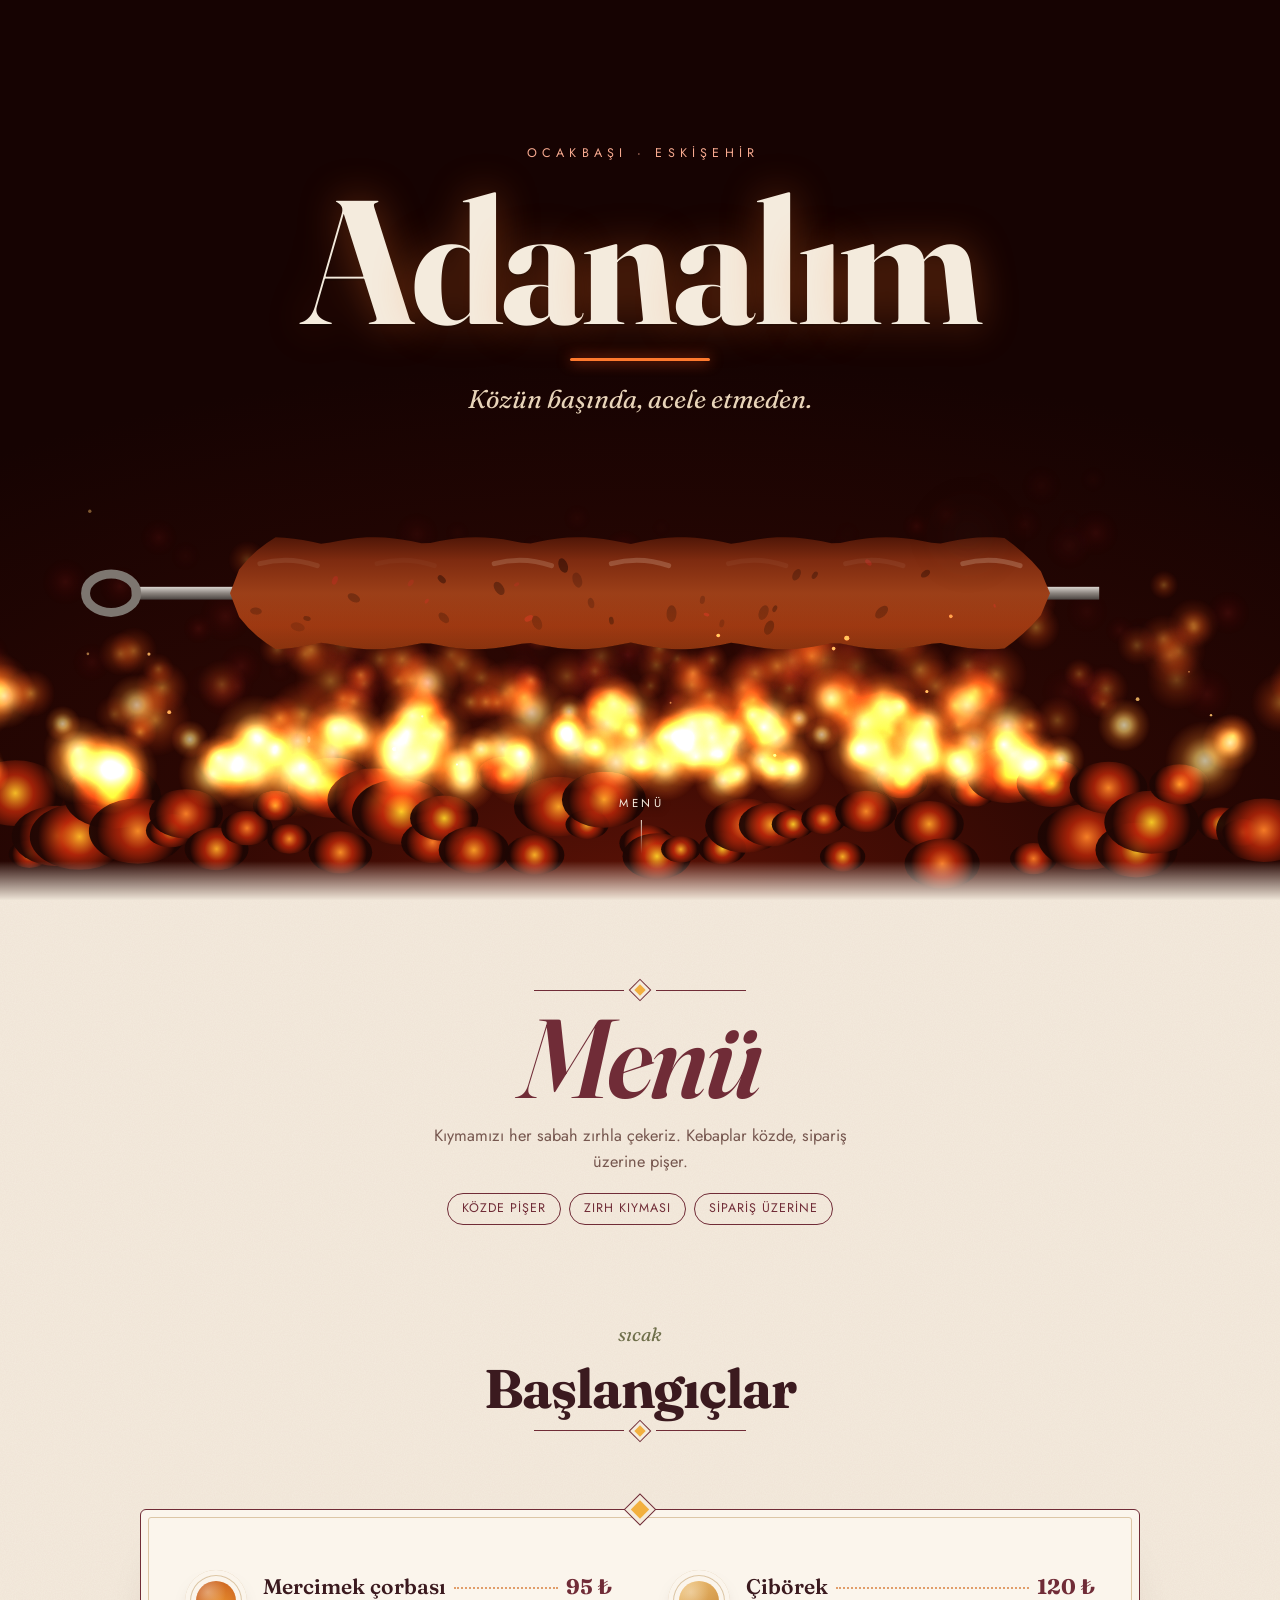
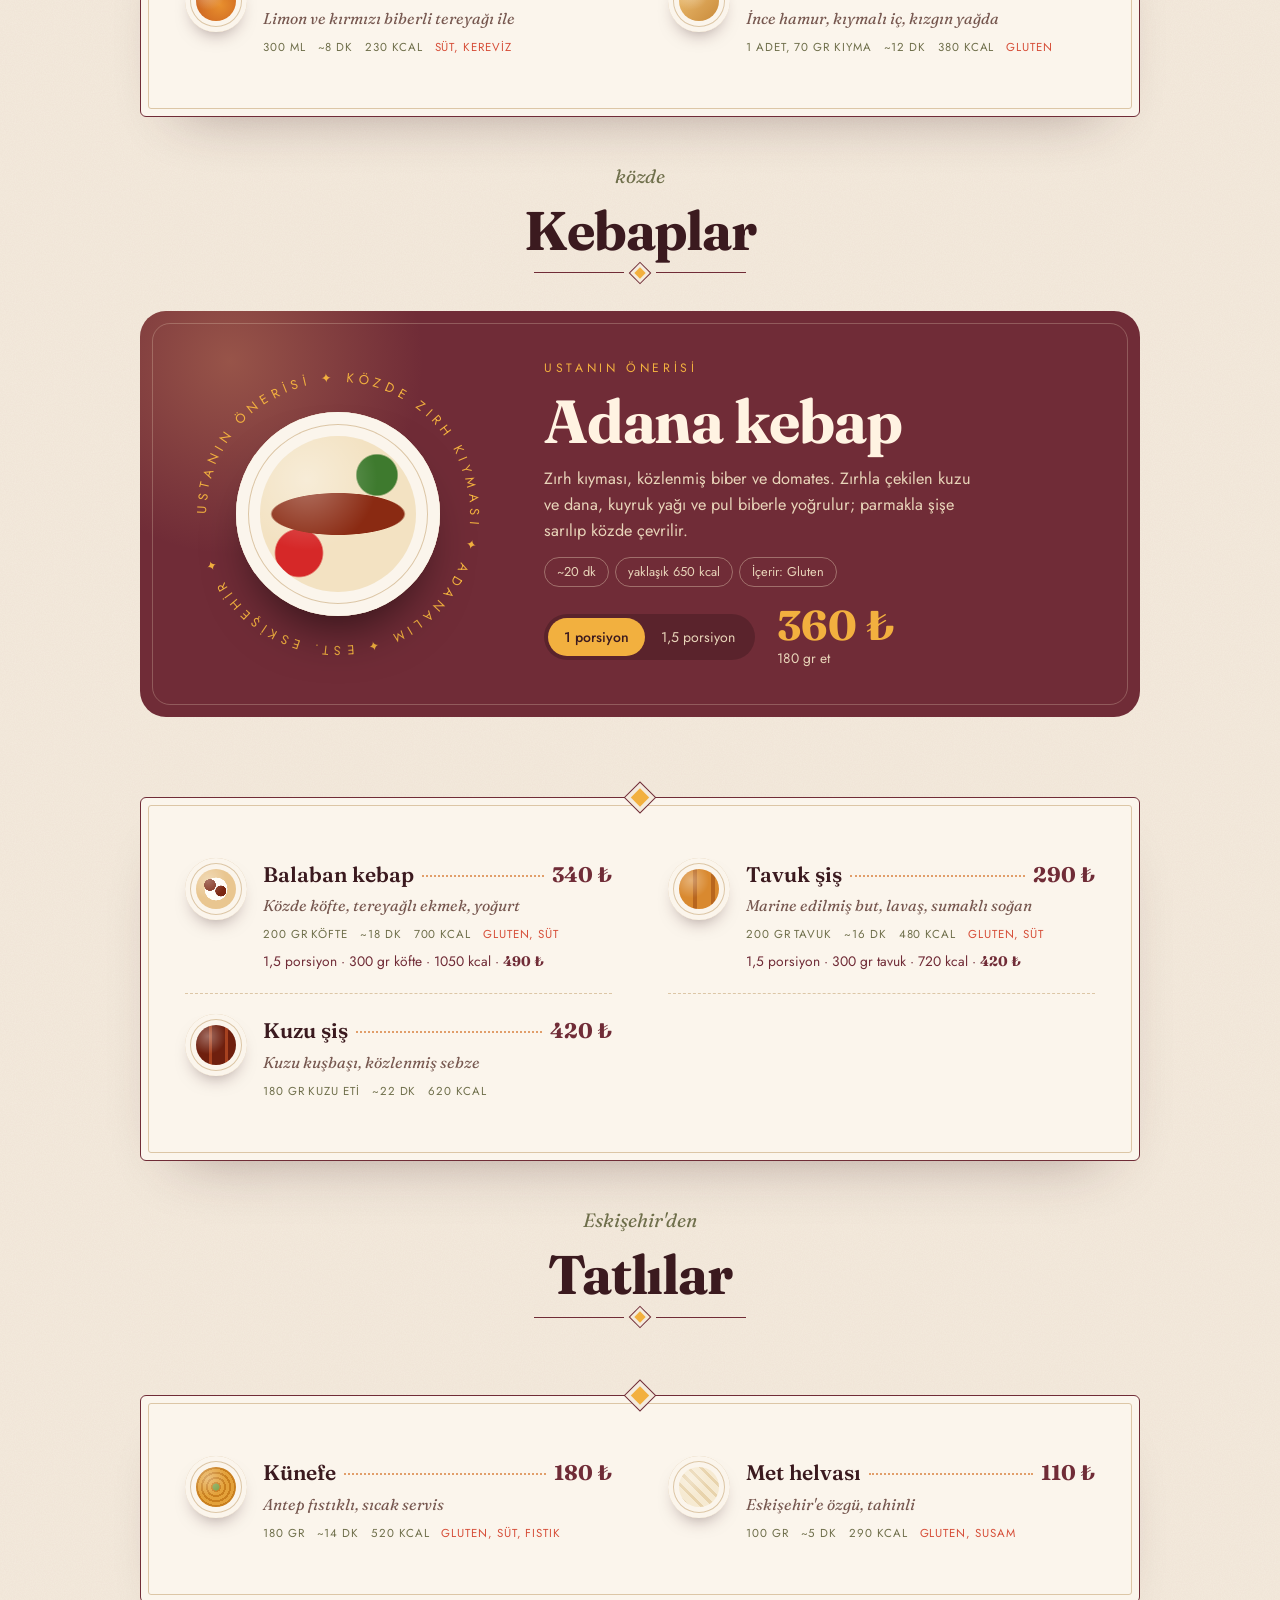
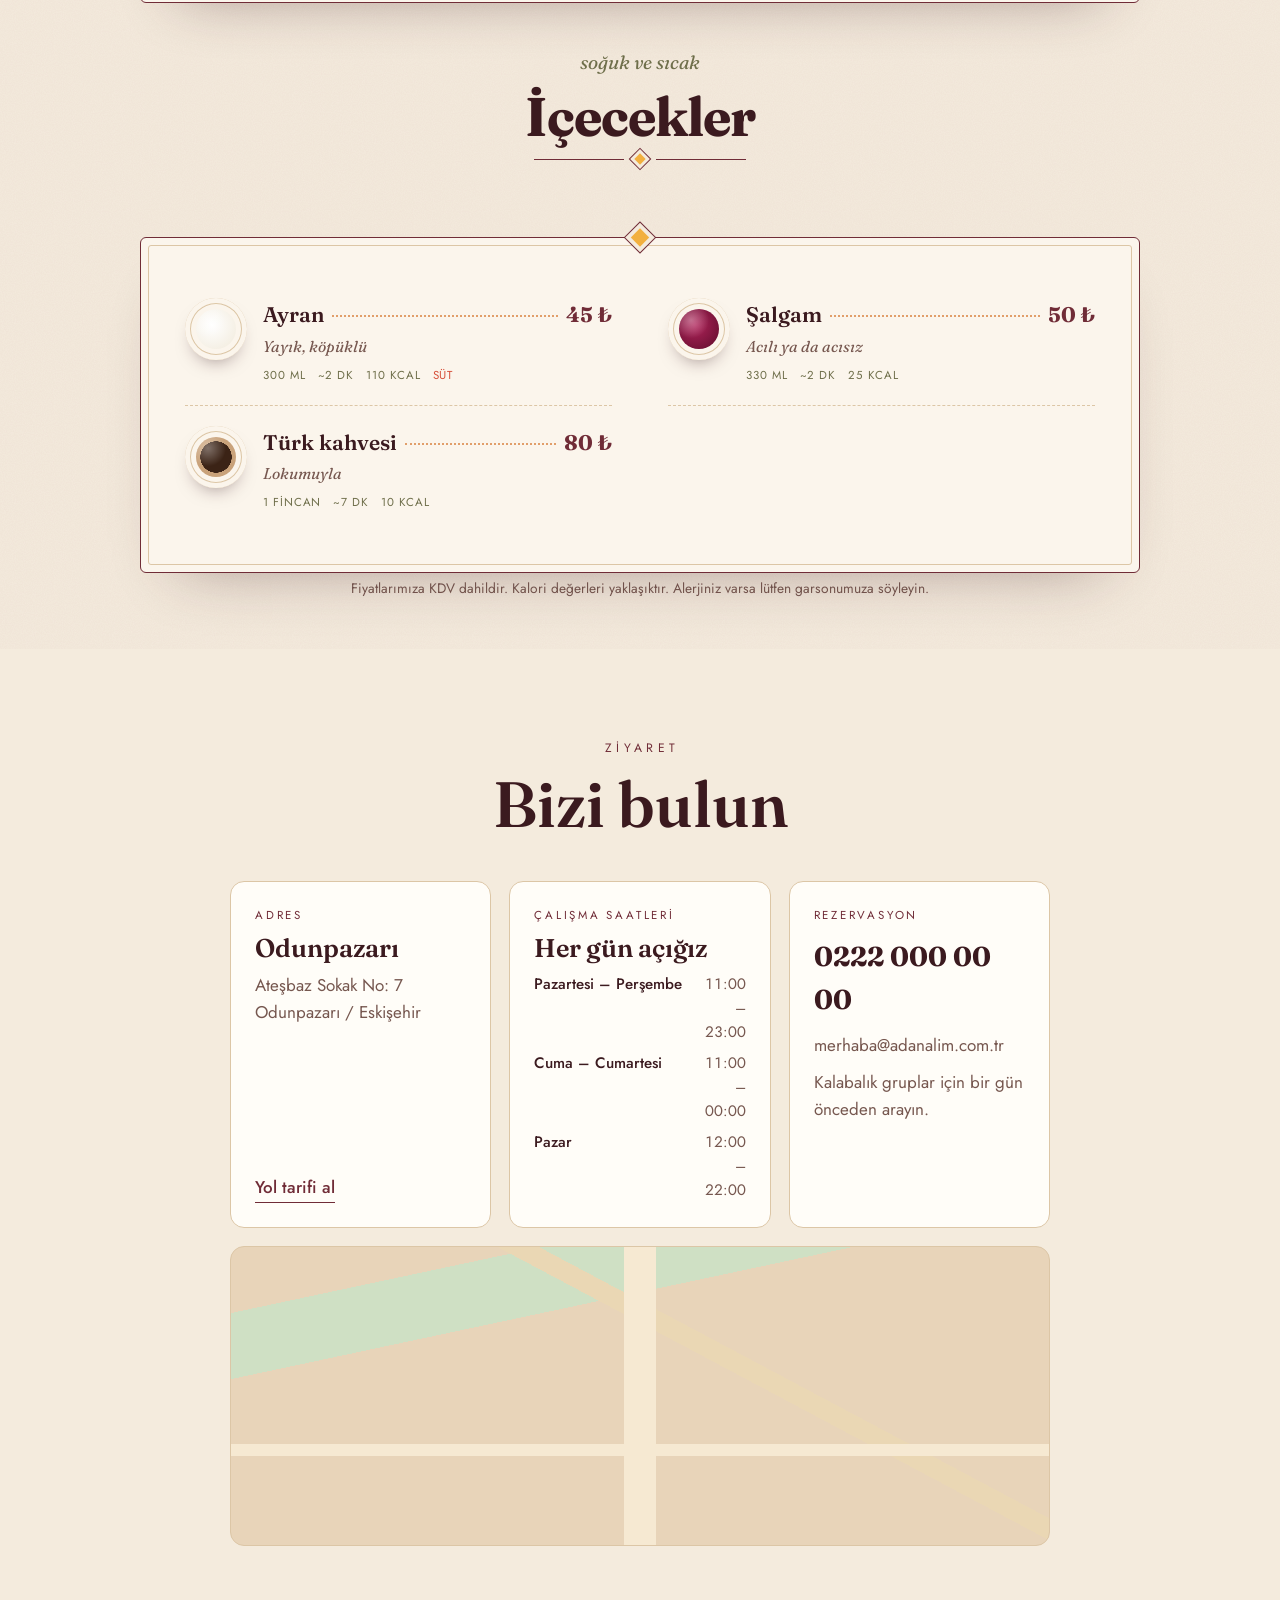
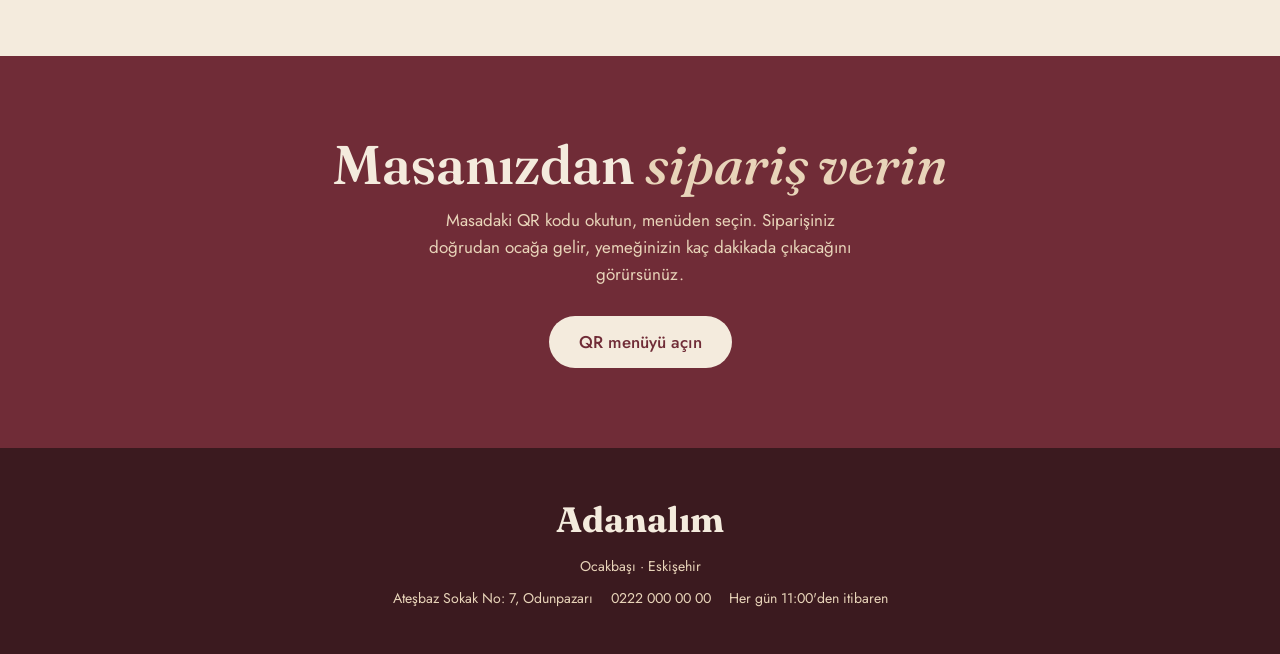
==== commit 34715830: "Menü: 1,5 porsiyonda kalori de görünür Co-Authored-By: Claude Opus 5.5 <noreply@anthropic.com> Claud" ====
--- a/adanalim/index.html
+++ b/adanalim/index.html
@@ -313,7 +313,7 @@
           '<div class="i-top"><h4 class="i-name">' + esc(it.n) + '</h4><span class="lead" aria-hidden="true"></span><span class="i-price">' + fmt(it.p) + '</span></div>' +
           '<p class="i-desc">' + esc(it.d) + '</p>' +
           '<div class="i-meta"><span>' + esc(it.a) + '</span><span>~' + it.m + ' dk</span><span>' + it.k + ' kcal</span>' + (ALG[it.n] ? '<span class="i-alg">' + esc(ALG[it.n]) + '</span>' : '') + '</div>' +
-          (it.p15 ? '<div class="i-15">1,5 porsiyon · ' + esc(it.a15) + ' · <b>' + fmt(it.p15) + '</b></div>' : '') + '</div></article>';
+          (it.p15 ? '<div class="i-15">1,5 porsiyon · ' + esc(it.a15) + ' · ' + Math.round(it.k * 1.5) + ' kcal · <b>' + fmt(it.p15) + '</b></div>' : '') + '</div></article>';
       }).join("") + '</div></section>';
   }).join("");
   /* imza tabak kendi bölümünün (Kebaplar) başına taşınır */
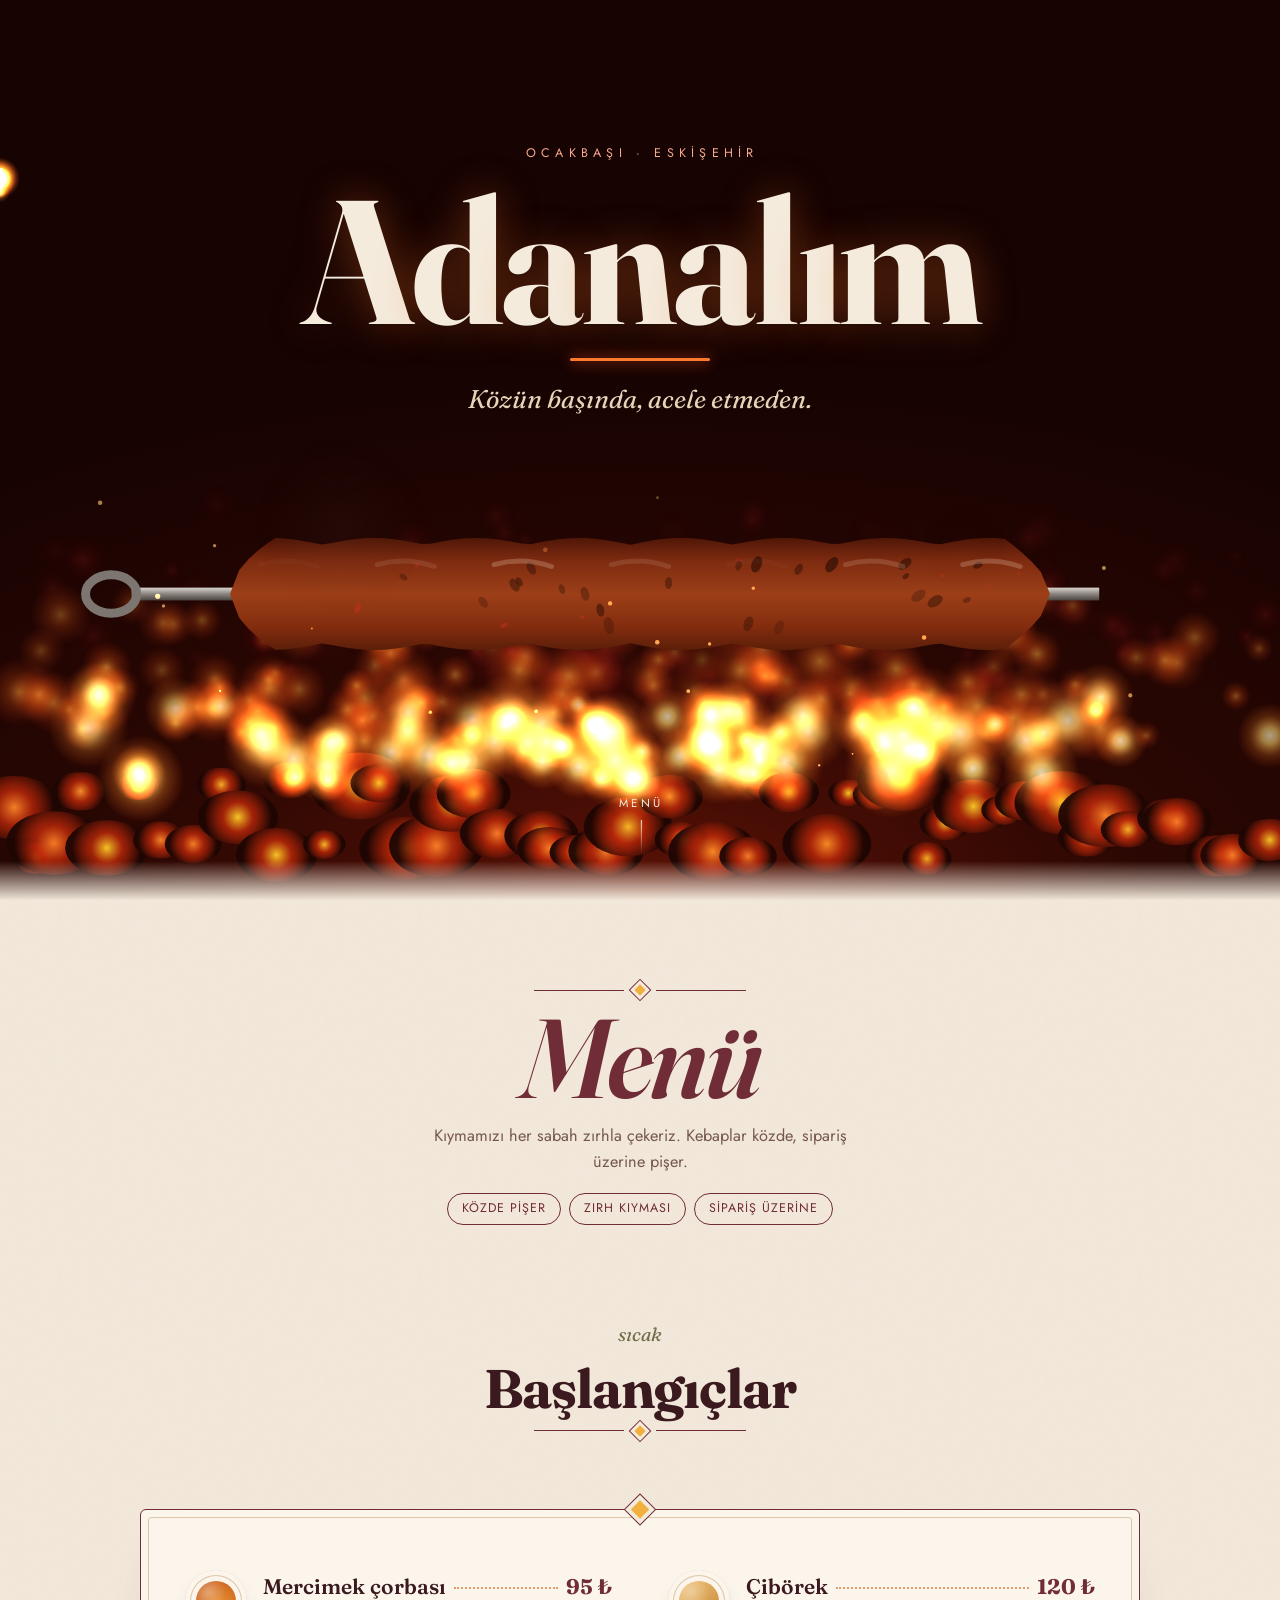
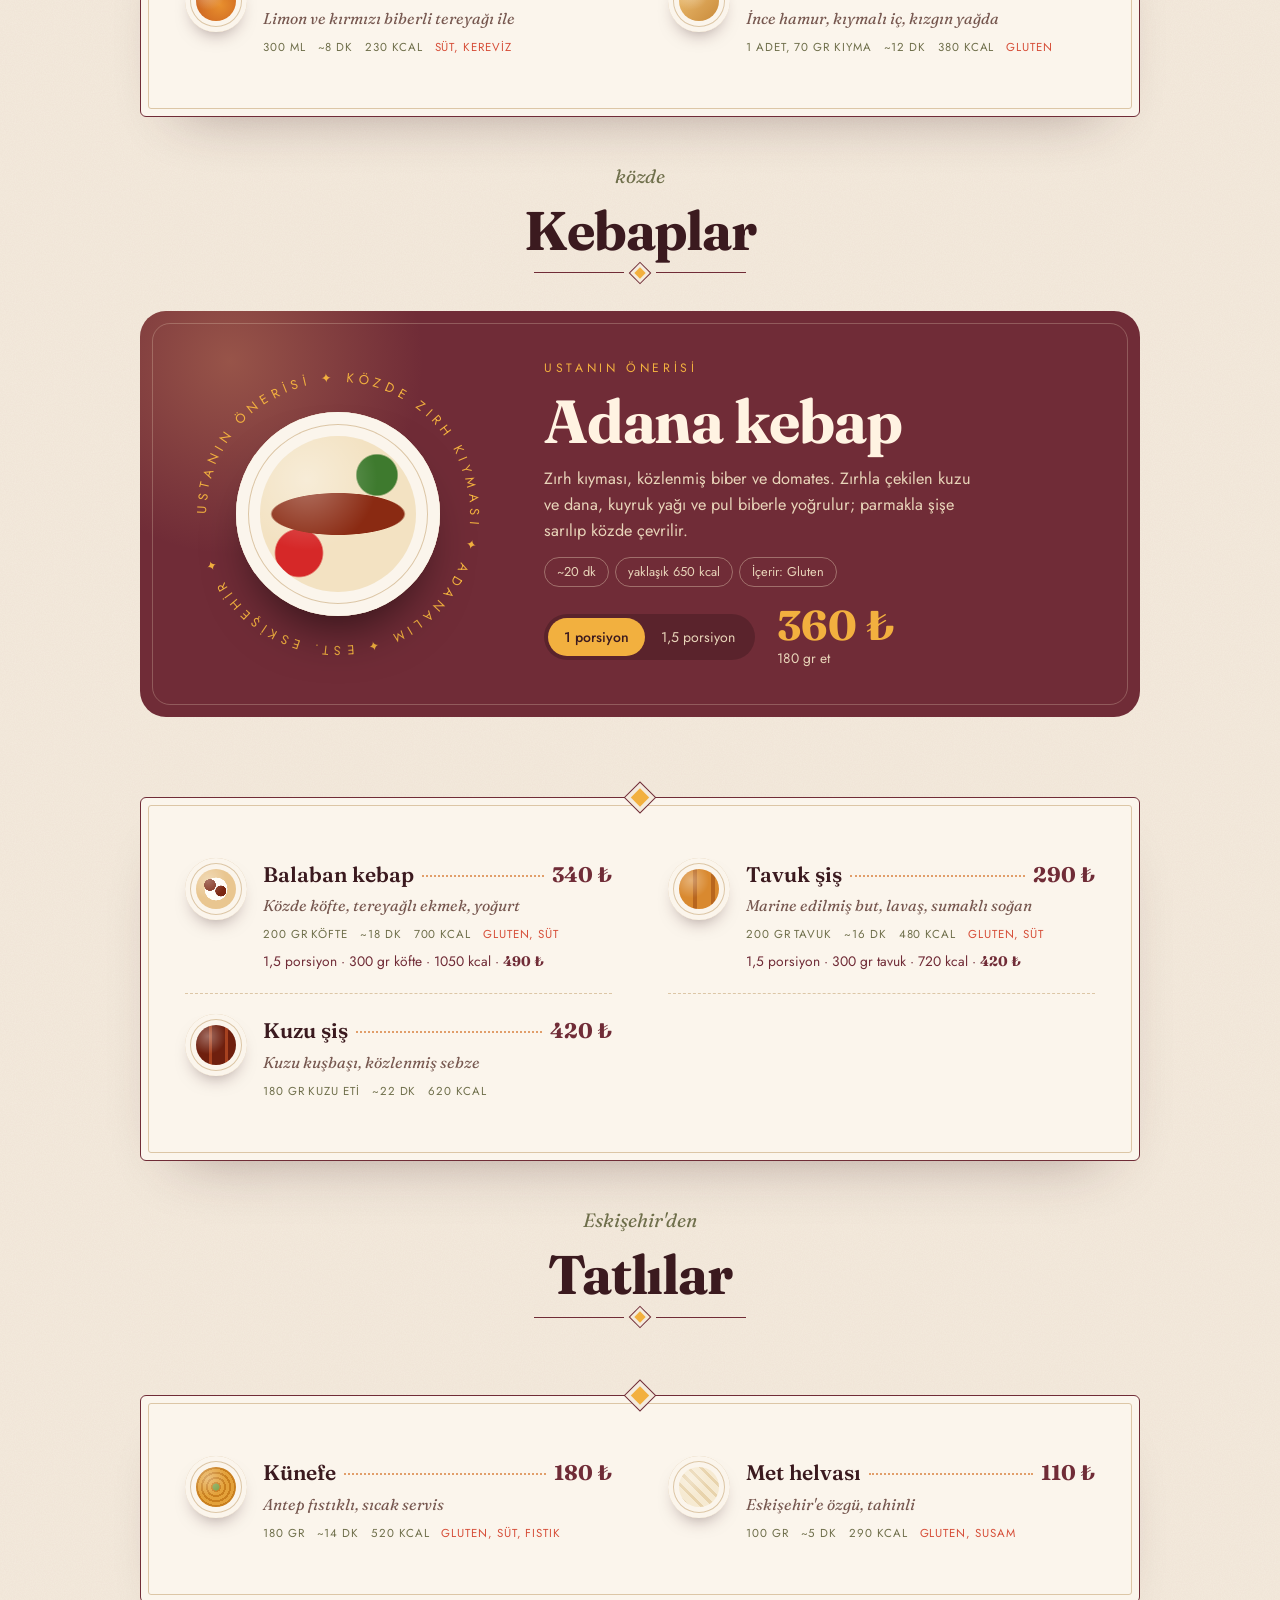
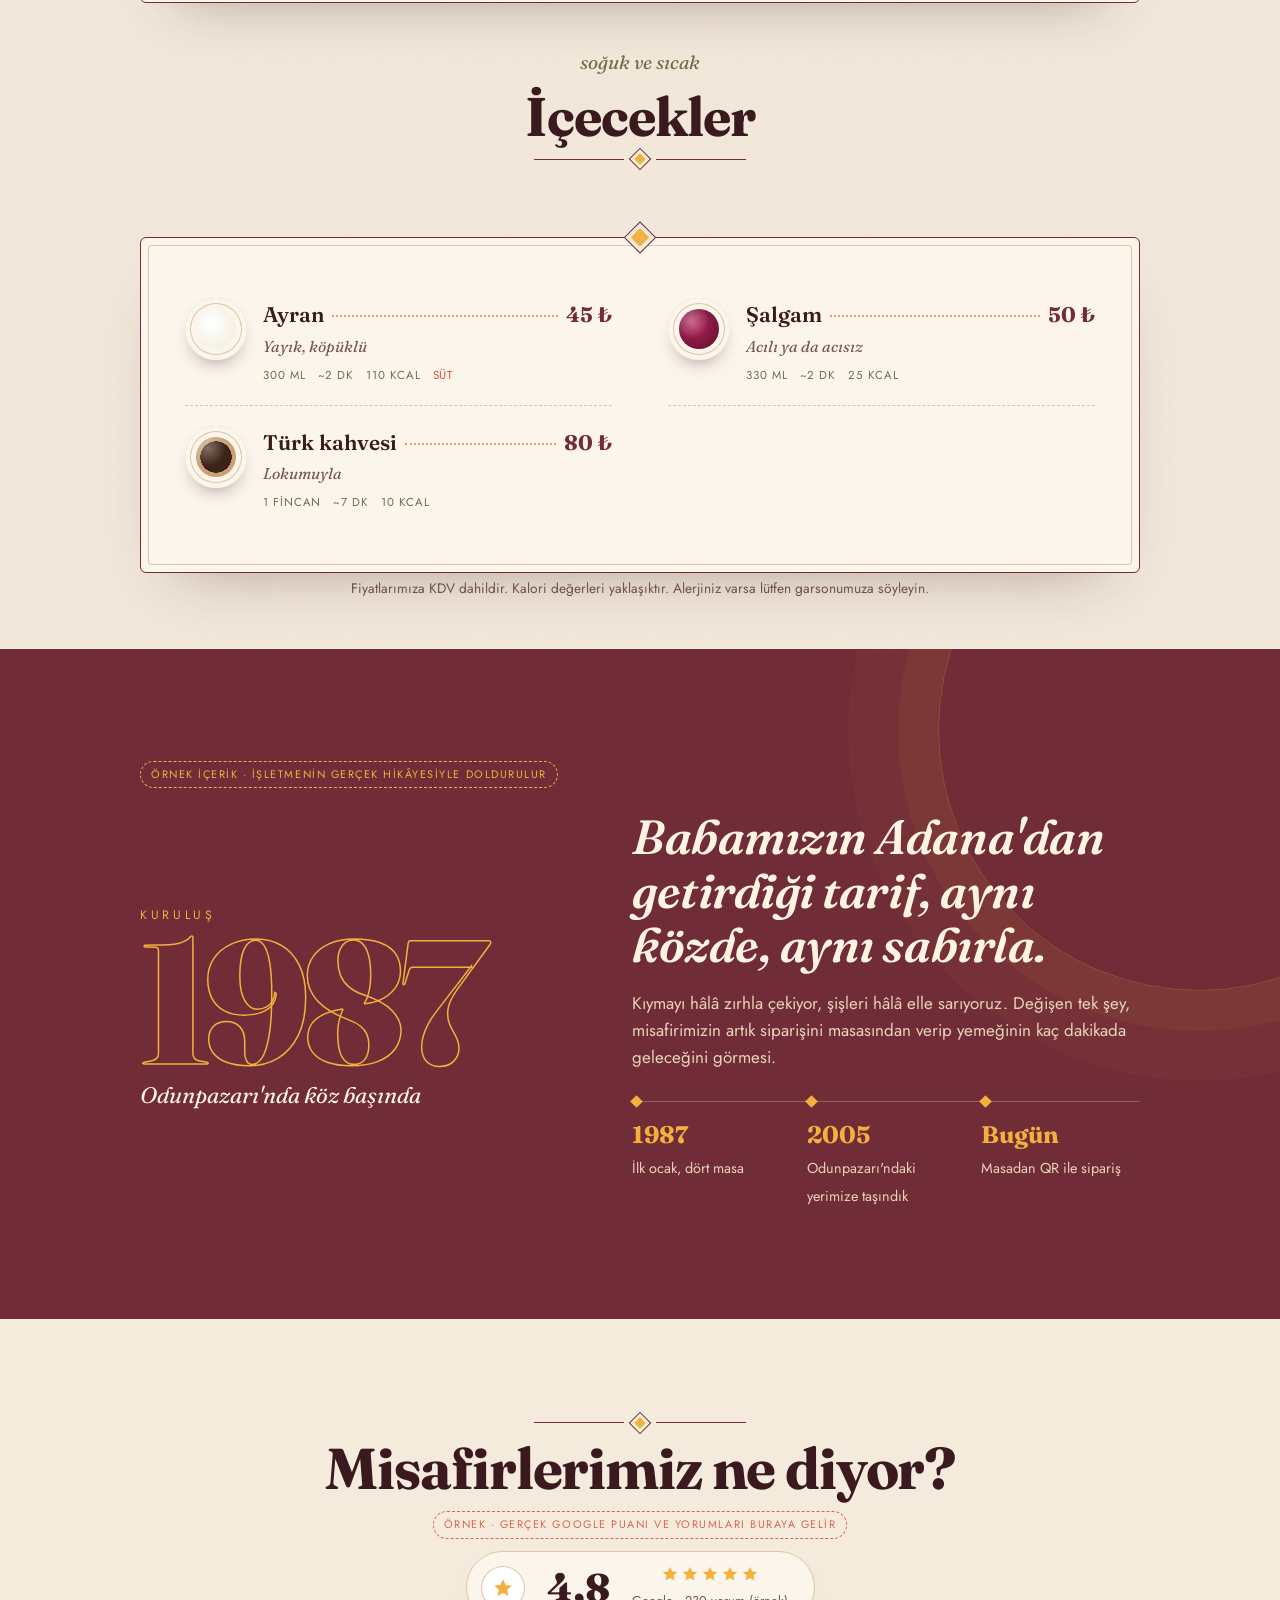
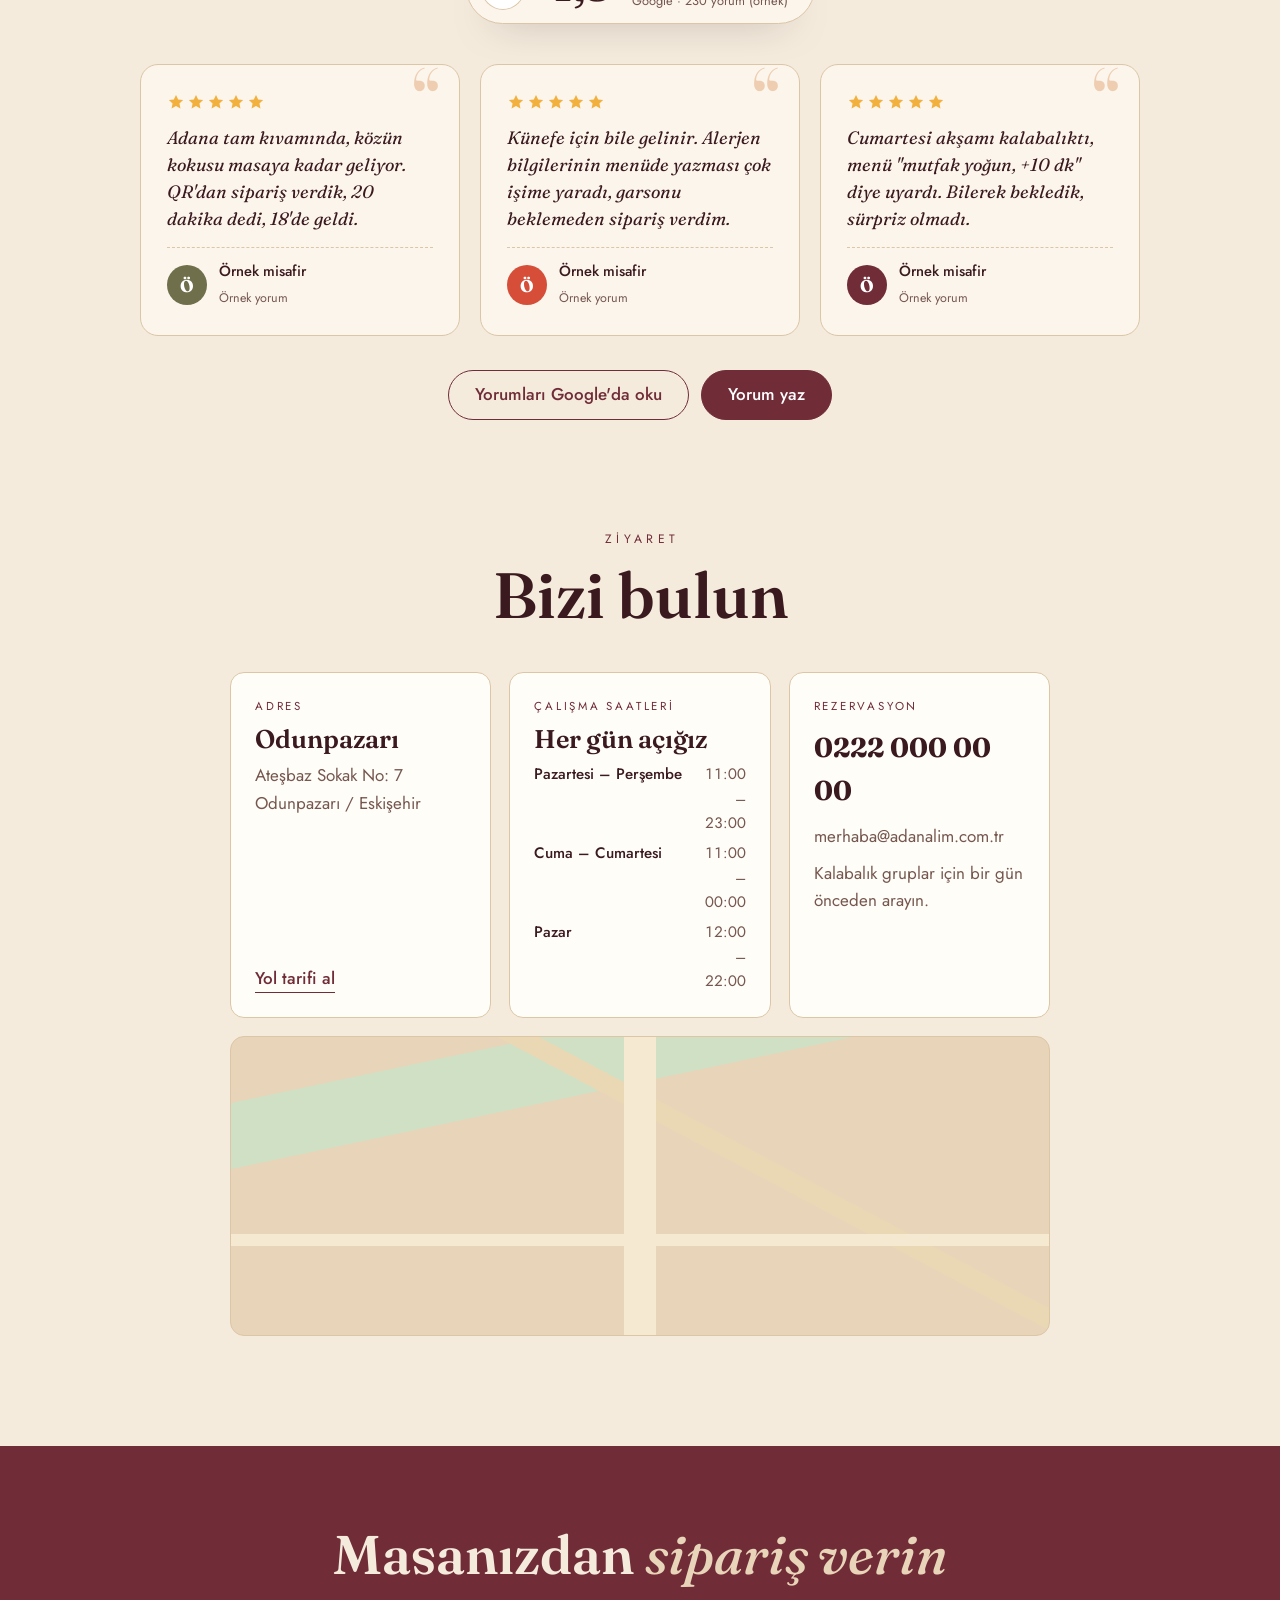
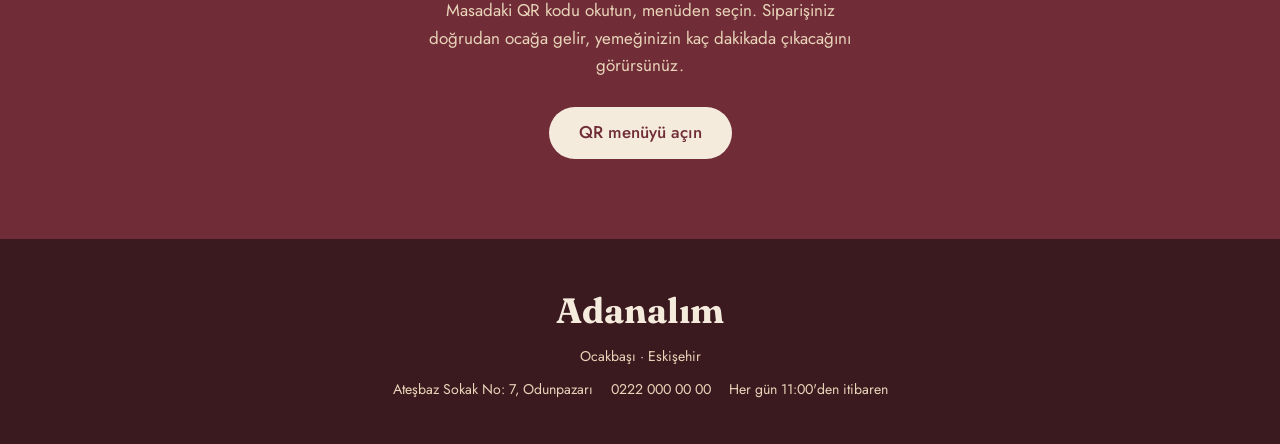
==== commit f6a9fc88: "Adanalım: örnek etiketli hikâye ve yorumlar bölümleri Co-Authored-By: Claude Opus 5.5 <noreply@anthr" ====
--- a/adanalim/index.html
+++ b/adanalim/index.html
@@ -156,6 +156,57 @@
 .pin::after{content:"";width:12px;height:12px;border-radius:50%;background:var(--red);box-shadow:0 0 0 6px rgba(214,40,40,.2)}
 footer .f-row{display:flex;flex-wrap:wrap;justify-content:center;gap:6px 18px;margin-top:10px}
 
+
+/* ---------- örnek etiketi ---------- */
+.sample{display:inline-flex;align-items:center;gap:6px;font-family:var(--f-b);font-size:.68rem;letter-spacing:.14em;text-transform:uppercase;padding:4px 10px;border-radius:999px;border:1px dashed currentColor;opacity:.85}
+
+/* ---------- hikâye ---------- */
+.story{background:var(--wine);color:var(--sand);padding-block:110px;position:relative;overflow:hidden;scroll-margin-top:60px}
+.story::before{content:"";position:absolute;right:-180px;top:-180px;width:520px;height:520px;border-radius:50%;border:1px solid rgba(242,176,63,.25);box-shadow:0 0 0 40px rgba(242,176,63,.05),0 0 0 90px rgba(242,176,63,.03)}
+.story .wrap{max-width:1040px;position:relative}
+.st-grid{display:grid;grid-template-columns:minmax(0,.9fr) minmax(0,1.1fr);gap:clamp(32px,6vw,80px);align-items:center}
+@media (max-width:820px){.st-grid{grid-template-columns:1fr}}
+.est{display:flex;flex-direction:column;align-items:flex-start;gap:6px}
+.est .kick{font-size:.76rem;letter-spacing:.3em;text-transform:uppercase;color:var(--mustard)}
+.est .yr{font-family:var(--f-d);font-weight:800;font-size:clamp(6rem,18vw,11rem);line-height:.8;color:transparent;-webkit-text-stroke:1.5px var(--mustard);letter-spacing:-.04em;font-variant-numeric:lining-nums}
+.est .since{font-family:var(--f-d);font-style:italic;font-size:1.4rem;color:#FFF3E2}
+.story h2{font-family:var(--f-d);font-weight:600;font-style:italic;font-size:clamp(2rem,4.6vw,3rem);color:#FFF3E2;line-height:1.12;letter-spacing:-.01em}
+.story p.body{margin-top:18px;color:var(--sand);max-width:52ch}
+.tl{list-style:none;margin:30px 0 0;padding:0;display:grid;grid-template-columns:repeat(3,minmax(0,1fr));gap:16px;border-top:1px solid rgba(232,212,185,.3)}
+@media (max-width:520px){.tl{grid-template-columns:1fr}}
+.tl li{padding-top:14px;position:relative}
+.tl li::before{content:"";position:absolute;top:-5px;left:0;width:9px;height:9px;background:var(--mustard);transform:rotate(45deg)}
+.tl b{display:block;font-family:var(--f-d);font-size:1.5rem;color:var(--mustard);font-weight:700}
+.tl span{font-size:.9rem;color:var(--sand)}
+.story .sample{color:var(--mustard);margin-bottom:22px}
+
+/* ---------- yorumlar ---------- */
+.reviews{padding-block:100px 20px;scroll-margin-top:60px}
+.reviews .wrap{max-width:1040px}
+.rv-head{display:flex;flex-direction:column;align-items:center;text-align:center;gap:12px;margin-bottom:40px}
+.rv-head h2{font-family:var(--f-d);font-weight:700;font-size:clamp(2.4rem,6vw,3.6rem);letter-spacing:-.02em}
+.rv-head .sample{color:var(--red)}
+.score{display:flex;align-items:center;gap:22px;flex-wrap:wrap;justify-content:center;background:var(--paper);border:1px solid var(--line);border-radius:999px;padding:12px 26px 12px 14px;box-shadow:0 20px 40px -30px rgba(59,26,31,.5)}
+.g{width:44px;height:44px;border-radius:50%;background:#fff;display:grid;place-items:center;box-shadow:inset 0 0 0 1px var(--line)}
+.score .num{font-family:var(--f-d);font-weight:800;font-size:2.4rem;line-height:1;color:var(--ink)}
+.score small{display:block;font-size:.8rem;color:var(--soft)}
+.stars{display:inline-flex;gap:2px;color:var(--mustard)}
+.stars svg{width:18px;height:18px}
+.r-grid{display:grid;grid-template-columns:repeat(3,minmax(0,1fr));gap:20px}
+@media (max-width:860px){.r-grid{grid-template-columns:1fr}}
+.r-card{position:relative;background:var(--paper);border:1px solid var(--line);border-radius:18px;padding:28px 26px 24px;display:flex;flex-direction:column;gap:14px}
+.r-card::before{content:"\201C";position:absolute;right:18px;top:-6px;font-family:var(--f-d);font-size:6rem;line-height:1;color:var(--peach);opacity:.45}
+.r-card p{font-family:var(--f-d);font-style:italic;font-size:1.12rem;line-height:1.5;color:var(--ink)}
+.r-who{display:flex;align-items:center;gap:12px;margin-top:auto;padding-top:12px;border-top:1px dashed var(--line)}
+.r-av{width:40px;height:40px;border-radius:50%;display:grid;place-items:center;font-family:var(--f-d);font-weight:700;color:#fff;background:var(--olive)}
+.r-who b{display:block;font-weight:500;font-size:.92rem}.r-who small{color:var(--soft);font-size:.78rem}
+.r-acts{display:flex;flex-wrap:wrap;gap:12px;justify-content:center;margin-top:34px}
+.btn-o{display:inline-flex;align-items:center;justify-content:center;min-height:50px;padding:0 26px;border-radius:999px;border:1.5px solid var(--wine);color:var(--wine);text-decoration:none;font-weight:500;transition:background .2s,color .2s}
+.btn-o:hover{background:var(--wine);color:#fff}
+.btn-o.fill{background:var(--wine);color:#fff}.btn-o.fill:hover{background:var(--ink)}
+.js .r-card.rv .stars svg{transform:scale(0);transition:transform .5s cubic-bezier(.3,1.6,.5,1)}
+.js .r-card.rv.in .stars svg{transform:none}
+
 /* ---------- geçişler (yalnızca JS ve hareket açıkken) ---------- */
 .js .logo span{opacity:0;transform:translateY(.4em) rotate(4deg);animation:rise .9s cubic-bezier(.2,.7,.2,1) forwards;animation-delay:calc(1.3s + var(--i) * .06s)}
 .js .ember{transform:scaleX(0);animation:draw .9s 1.9s cubic-bezier(.6,0,.2,1) forwards}
@@ -179,7 +230,7 @@
   html{scroll-behavior:auto}
   .js .logo span,.js .ember,.js .intro .pre,.js .intro .sub,.js .scroll-cue{animation:none;opacity:1;transform:none}
   .js .scroll-cue i{animation:none}
-  .js .rv,.js .rv .plate,.js .rv .lead,.js .sig.rv .sig-art{opacity:1;transform:none;transition:none}
+  .js .rv,.js .rv .plate,.js .rv .lead,.js .sig.rv .sig-art,.js .r-card.rv .stars svg{opacity:1;transform:none;transition:none}
   .sig-art svg.ring{animation:none}
   .bar{transition:none}
 }
@@ -219,6 +270,41 @@
 </main>
 
 
+
+<section class="story" id="hikaye">
+  <div class="wrap">
+    <span class="sample rv">Örnek içerik · işletmenin gerçek hikâyesiyle doldurulur</span>
+    <div class="st-grid">
+      <div class="est rv"><span class="kick">Kuruluş</span><span class="yr">1987</span><span class="since">Odunpazarı'nda köz başında</span></div>
+      <div class="rv" style="--d:.1s">
+        <h2>Babamızın Adana'dan getirdiği tarif, aynı közde, aynı sabırla.</h2>
+        <p class="body">Kıymayı hâlâ zırhla çekiyor, şişleri hâlâ elle sarıyoruz. Değişen tek şey, misafirimizin artık siparişini masasından verip yemeğinin kaç dakikada geleceğini görmesi.</p>
+        <ol class="tl">
+          <li><b>1987</b><span>İlk ocak, dört masa</span></li>
+          <li><b>2005</b><span>Odunpazarı'ndaki yerimize taşındık</span></li>
+          <li><b>Bugün</b><span>Masadan QR ile sipariş</span></li>
+        </ol>
+      </div>
+    </div>
+  </div>
+</section>
+
+<section class="reviews" id="yorumlar">
+  <div class="wrap">
+    <div class="rv-head rv">
+      <span class="orn" aria-hidden="true"><i></i></span>
+      <h2>Misafirlerimiz ne diyor?</h2>
+      <span class="sample">Örnek · gerçek Google puanı ve yorumları buraya gelir</span>
+      <div class="score"><span class="g"><svg width="22" height="22" viewBox="0 0 24 24" fill="var(--mustard)" aria-hidden="true"><path d="M12 2.5l2.9 6.1 6.6.8-4.9 4.6 1.3 6.6L12 17.3 6.1 20.6l1.3-6.6L2.5 9.4l6.6-.8z"/></svg></span><span class="num">4,8</span><span><span class="stars" aria-label="5 üzerinden 5 yıldız"><svg style="transition-delay:0.00s" viewBox="0 0 24 24" fill="currentColor" aria-hidden="true"><path d="M12 2.5l2.9 6.1 6.6.8-4.9 4.6 1.3 6.6L12 17.3 6.1 20.6l1.3-6.6L2.5 9.4l6.6-.8z"/></svg><svg style="transition-delay:0.08s" viewBox="0 0 24 24" fill="currentColor" aria-hidden="true"><path d="M12 2.5l2.9 6.1 6.6.8-4.9 4.6 1.3 6.6L12 17.3 6.1 20.6l1.3-6.6L2.5 9.4l6.6-.8z"/></svg><svg style="transition-delay:0.16s" viewBox="0 0 24 24" fill="currentColor" aria-hidden="true"><path d="M12 2.5l2.9 6.1 6.6.8-4.9 4.6 1.3 6.6L12 17.3 6.1 20.6l1.3-6.6L2.5 9.4l6.6-.8z"/></svg><svg style="transition-delay:0.24s" viewBox="0 0 24 24" fill="currentColor" aria-hidden="true"><path d="M12 2.5l2.9 6.1 6.6.8-4.9 4.6 1.3 6.6L12 17.3 6.1 20.6l1.3-6.6L2.5 9.4l6.6-.8z"/></svg><svg style="transition-delay:0.32s" viewBox="0 0 24 24" fill="currentColor" aria-hidden="true"><path d="M12 2.5l2.9 6.1 6.6.8-4.9 4.6 1.3 6.6L12 17.3 6.1 20.6l1.3-6.6L2.5 9.4l6.6-.8z"/></svg></span><small>Google · 230 yorum (örnek)</small></span></div>
+    </div>
+    <div class="r-grid">
+      <article class="r-card rv"><span class="stars" aria-label="5 üzerinden 5 yıldız"><svg style="transition-delay:0.20s" viewBox="0 0 24 24" fill="currentColor" aria-hidden="true"><path d="M12 2.5l2.9 6.1 6.6.8-4.9 4.6 1.3 6.6L12 17.3 6.1 20.6l1.3-6.6L2.5 9.4l6.6-.8z"/></svg><svg style="transition-delay:0.28s" viewBox="0 0 24 24" fill="currentColor" aria-hidden="true"><path d="M12 2.5l2.9 6.1 6.6.8-4.9 4.6 1.3 6.6L12 17.3 6.1 20.6l1.3-6.6L2.5 9.4l6.6-.8z"/></svg><svg style="transition-delay:0.36s" viewBox="0 0 24 24" fill="currentColor" aria-hidden="true"><path d="M12 2.5l2.9 6.1 6.6.8-4.9 4.6 1.3 6.6L12 17.3 6.1 20.6l1.3-6.6L2.5 9.4l6.6-.8z"/></svg><svg style="transition-delay:0.44s" viewBox="0 0 24 24" fill="currentColor" aria-hidden="true"><path d="M12 2.5l2.9 6.1 6.6.8-4.9 4.6 1.3 6.6L12 17.3 6.1 20.6l1.3-6.6L2.5 9.4l6.6-.8z"/></svg><svg style="transition-delay:0.52s" viewBox="0 0 24 24" fill="currentColor" aria-hidden="true"><path d="M12 2.5l2.9 6.1 6.6.8-4.9 4.6 1.3 6.6L12 17.3 6.1 20.6l1.3-6.6L2.5 9.4l6.6-.8z"/></svg></span><p>Adana tam kıvamında, közün kokusu masaya kadar geliyor. QR'dan sipariş verdik, 20 dakika dedi, 18'de geldi.</p><div class="r-who"><span class="r-av">Ö</span><span><b>Örnek misafir</b><small>Örnek yorum</small></span></div></article>
+      <article class="r-card rv" style="--d:.1s"><span class="stars" aria-label="5 üzerinden 5 yıldız"><svg style="transition-delay:0.30s" viewBox="0 0 24 24" fill="currentColor" aria-hidden="true"><path d="M12 2.5l2.9 6.1 6.6.8-4.9 4.6 1.3 6.6L12 17.3 6.1 20.6l1.3-6.6L2.5 9.4l6.6-.8z"/></svg><svg style="transition-delay:0.38s" viewBox="0 0 24 24" fill="currentColor" aria-hidden="true"><path d="M12 2.5l2.9 6.1 6.6.8-4.9 4.6 1.3 6.6L12 17.3 6.1 20.6l1.3-6.6L2.5 9.4l6.6-.8z"/></svg><svg style="transition-delay:0.46s" viewBox="0 0 24 24" fill="currentColor" aria-hidden="true"><path d="M12 2.5l2.9 6.1 6.6.8-4.9 4.6 1.3 6.6L12 17.3 6.1 20.6l1.3-6.6L2.5 9.4l6.6-.8z"/></svg><svg style="transition-delay:0.54s" viewBox="0 0 24 24" fill="currentColor" aria-hidden="true"><path d="M12 2.5l2.9 6.1 6.6.8-4.9 4.6 1.3 6.6L12 17.3 6.1 20.6l1.3-6.6L2.5 9.4l6.6-.8z"/></svg><svg style="transition-delay:0.62s" viewBox="0 0 24 24" fill="currentColor" aria-hidden="true"><path d="M12 2.5l2.9 6.1 6.6.8-4.9 4.6 1.3 6.6L12 17.3 6.1 20.6l1.3-6.6L2.5 9.4l6.6-.8z"/></svg></span><p>Künefe için bile gelinir. Alerjen bilgilerinin menüde yazması çok işime yaradı, garsonu beklemeden sipariş verdim.</p><div class="r-who"><span class="r-av" style="background:var(--red)">Ö</span><span><b>Örnek misafir</b><small>Örnek yorum</small></span></div></article>
+      <article class="r-card rv" style="--d:.2s"><span class="stars" aria-label="5 üzerinden 5 yıldız"><svg style="transition-delay:0.40s" viewBox="0 0 24 24" fill="currentColor" aria-hidden="true"><path d="M12 2.5l2.9 6.1 6.6.8-4.9 4.6 1.3 6.6L12 17.3 6.1 20.6l1.3-6.6L2.5 9.4l6.6-.8z"/></svg><svg style="transition-delay:0.48s" viewBox="0 0 24 24" fill="currentColor" aria-hidden="true"><path d="M12 2.5l2.9 6.1 6.6.8-4.9 4.6 1.3 6.6L12 17.3 6.1 20.6l1.3-6.6L2.5 9.4l6.6-.8z"/></svg><svg style="transition-delay:0.56s" viewBox="0 0 24 24" fill="currentColor" aria-hidden="true"><path d="M12 2.5l2.9 6.1 6.6.8-4.9 4.6 1.3 6.6L12 17.3 6.1 20.6l1.3-6.6L2.5 9.4l6.6-.8z"/></svg><svg style="transition-delay:0.64s" viewBox="0 0 24 24" fill="currentColor" aria-hidden="true"><path d="M12 2.5l2.9 6.1 6.6.8-4.9 4.6 1.3 6.6L12 17.3 6.1 20.6l1.3-6.6L2.5 9.4l6.6-.8z"/></svg><svg style="transition-delay:0.72s" viewBox="0 0 24 24" fill="currentColor" aria-hidden="true"><path d="M12 2.5l2.9 6.1 6.6.8-4.9 4.6 1.3 6.6L12 17.3 6.1 20.6l1.3-6.6L2.5 9.4l6.6-.8z"/></svg></span><p>Cumartesi akşamı kalabalıktı, menü "mutfak yoğun, +10 dk" diye uyardı. Bilerek bekledik, sürpriz olmadı.</p><div class="r-who"><span class="r-av" style="background:var(--wine)">Ö</span><span><b>Örnek misafir</b><small>Örnek yorum</small></span></div></article>
+    </div>
+    <div class="r-acts rv"><a class="btn-o" href="https://www.google.com/maps/search/?api=1&query=Odunpazar%C4%B1+Eski%C5%9Fehir+restoran" target="_blank" rel="noopener">Yorumları Google'da oku</a><a class="btn-o fill" href="https://www.google.com/maps/search/?api=1&query=Odunpazar%C4%B1+Eski%C5%9Fehir+restoran" target="_blank" rel="noopener">Yorum yaz</a></div>
+  </div>
+</section>
 <section class="visit" id="ziyaret">
   <div class="wrap">
     <div class="visit-head rv"><span class="pre">Ziyaret</span><h2>Bizi bulun</h2></div>
@@ -319,7 +405,7 @@
   /* imza tabak kendi bölümünün (Kebaplar) başına taşınır */
   (function(){ var sig = document.querySelector("#sig .sig"); if (!sig || !sigItem) return;
     MENU.forEach(function(c){ if (c.items.indexOf(sigItem) >= 0) { var ch = document.getElementById(slug(c.cat)); ch.insertBefore(sig, ch.querySelector(".frame")); } }); })();
-  document.getElementById("tabs").innerHTML = MENU.map(function(c){ return '<a href="#' + slug(c.cat) + '">' + esc(c.cat) + '</a>'; }).join("") + '<a href="#ziyaret">Ziyaret</a>';
+  document.getElementById("tabs").innerHTML = MENU.map(function(c){ return '<a href="#' + slug(c.cat) + '">' + esc(c.cat) + '</a>'; }).join("") + '<a href="#hikaye">Hikâyemiz</a><a href="#yorumlar">Yorumlar</a><a href="#ziyaret">Ziyaret</a>';
 
   /* görünür olunca beliren öğeler */
   var rv = document.querySelectorAll(".rv");
@@ -329,7 +415,7 @@
   } else rv.forEach(function(el){ el.classList.add("in"); });
 
   /* kaydırınca: giriş yazısı küçülüp söner, üst şerit iner, aktif kategori işaretlenir */
-  var intro = document.getElementById("introIn"), bar = document.getElementById("bar"), tabs = document.querySelectorAll("#tabs a"), cats = document.querySelectorAll(".chapter, .visit"), ticking = false;
+  var intro = document.getElementById("introIn"), bar = document.getElementById("bar"), tabs = document.querySelectorAll("#tabs a"), cats = document.querySelectorAll(".chapter, .story, .reviews, .visit"), ticking = false;
   function onScroll(){
     var y = window.pageYOffset, h = window.innerHeight;
     if (!reduce) { var t = Math.min(1, y / (h * 0.7)); intro.style.transform = "translateY(" + (y * 0.35) + "px) scale(" + (1 - t * 0.18) + ")"; intro.style.opacity = String(1 - t); }
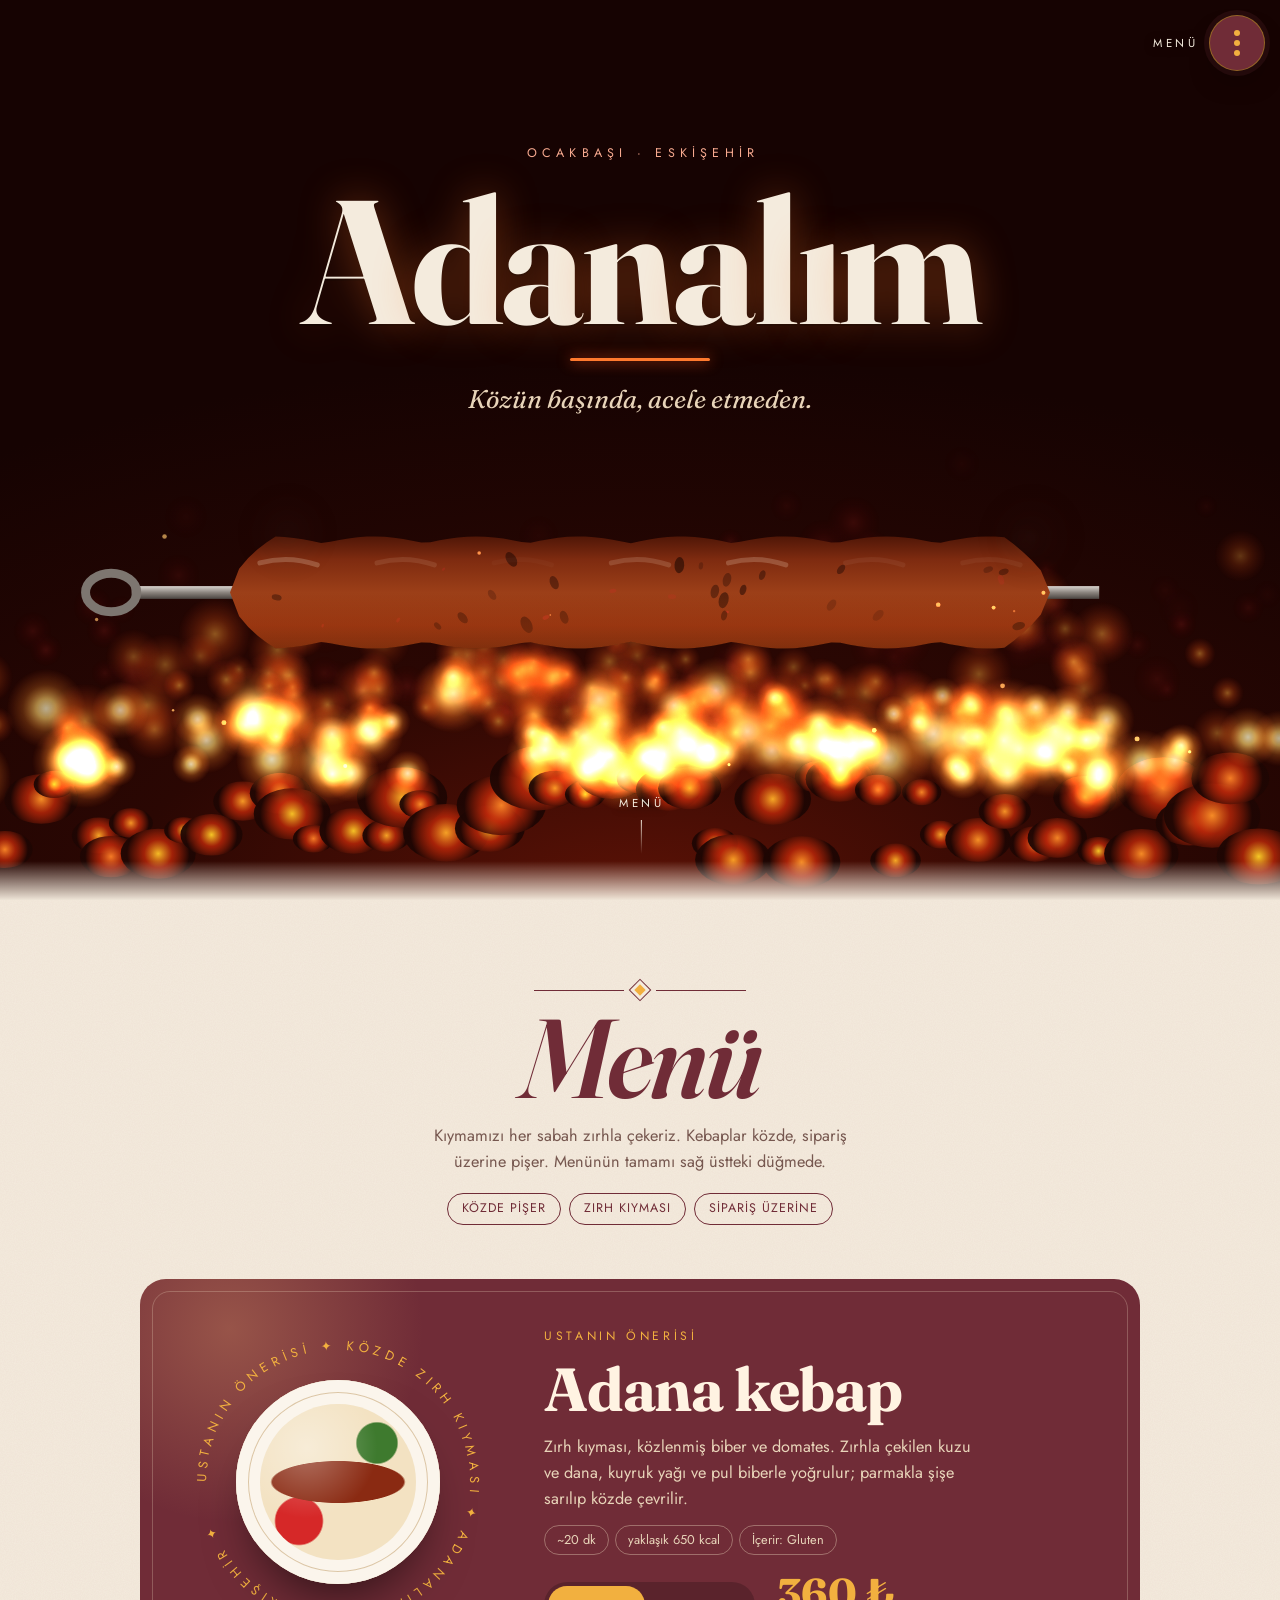
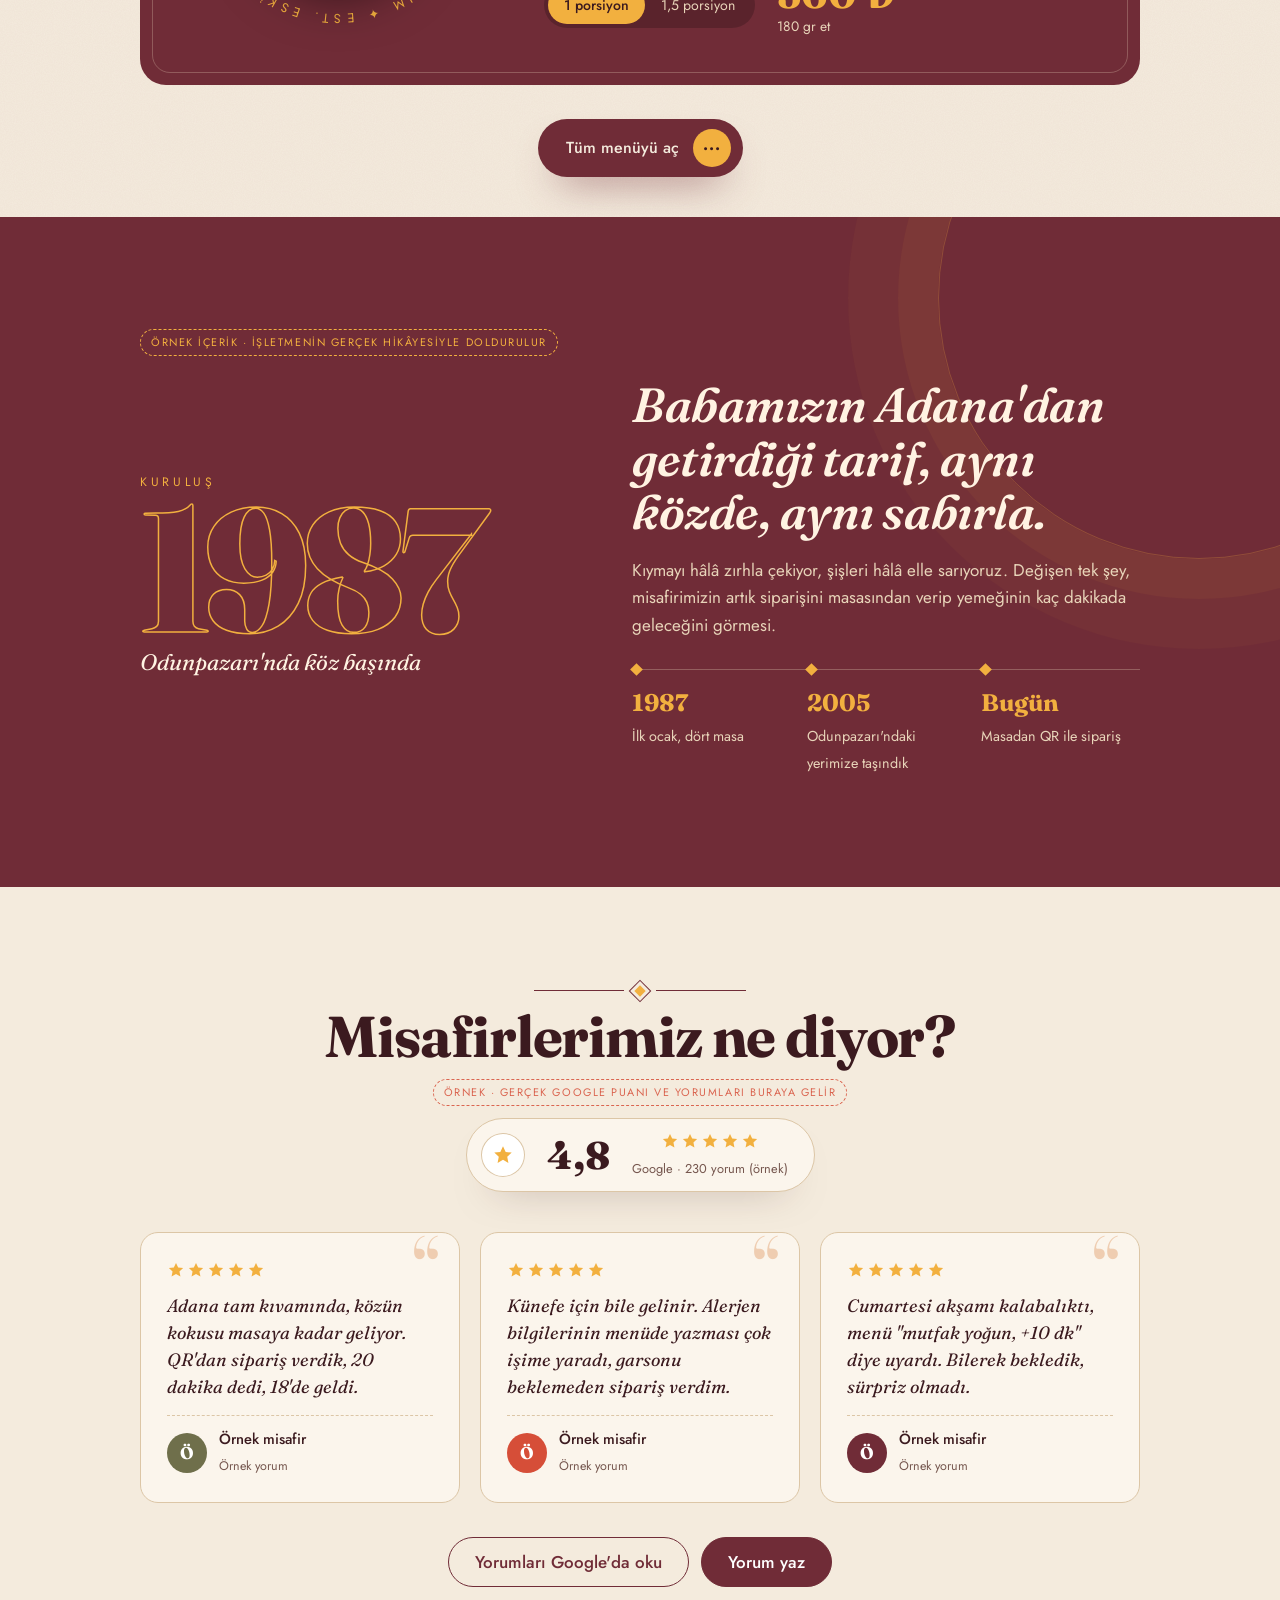
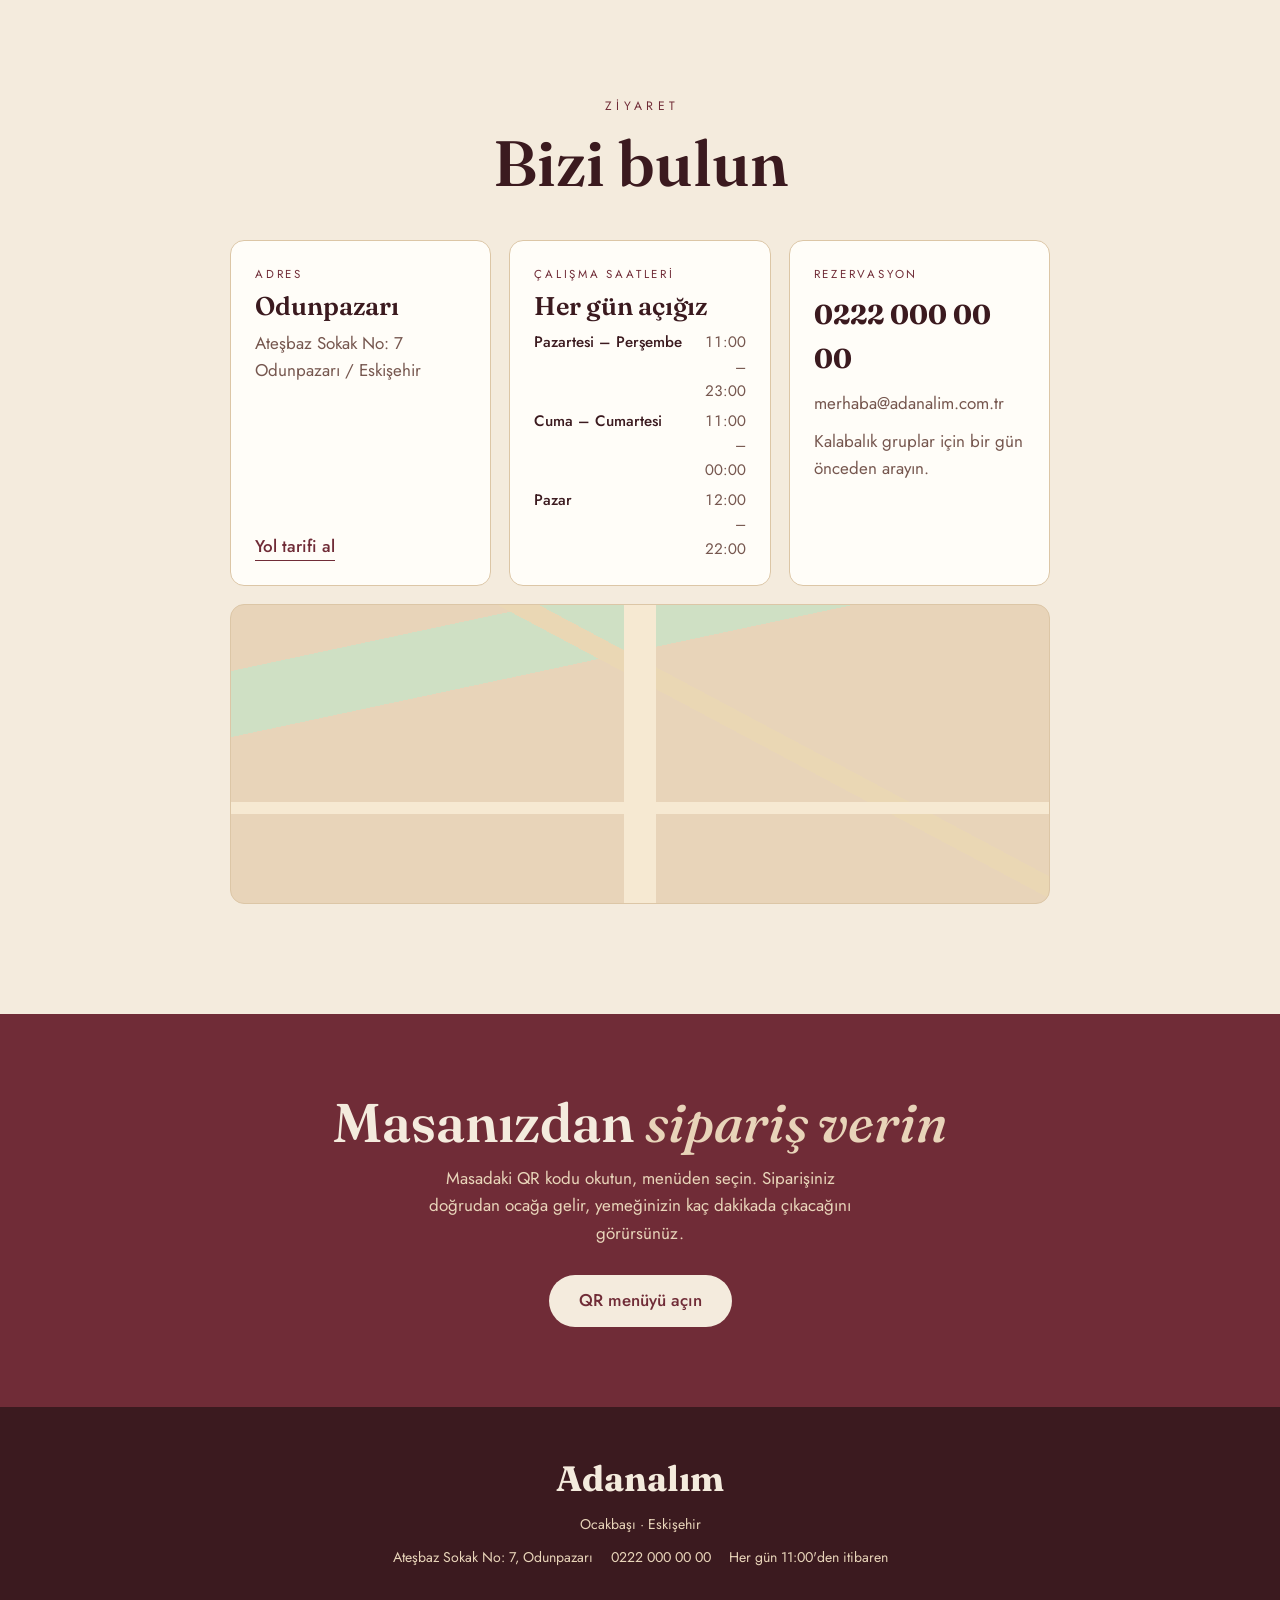
==== commit 623c6f44: "Adanalım: menü sağ üstteki üç nokta ile yandan açılır (dairesel açılış) Co-Authored-By: Claude Opus " ====
--- a/adanalim/index.html
+++ b/adanalim/index.html
@@ -44,16 +44,6 @@
 .scroll-cue i{width:1px;height:34px;background:linear-gradient(var(--cream),transparent);display:block}
 
 /* ---------- üst şerit ---------- */
-.bar{position:fixed;left:0;right:0;top:0;z-index:20;background:rgba(244,235,221,.94);backdrop-filter:blur(10px);-webkit-backdrop-filter:blur(10px);border-bottom:1px solid var(--line);padding-top:env(safe-area-inset-top,0px);transform:translateY(-110%);transition:transform .45s cubic-bezier(.2,.7,.2,1)}
-.bar.on{transform:none}
-.bar-in{display:flex;align-items:center;gap:18px;min-height:60px}
-.bar .mini{font-family:var(--f-d);font-weight:700;font-size:1.6rem;text-decoration:none;letter-spacing:-.01em}
-.bar .mini b{color:var(--red)}
-.tabs{display:flex;gap:4px;margin-left:auto;overflow-x:auto;scrollbar-width:none;position:relative}
-.tabs::-webkit-scrollbar{display:none}
-.tabs a{flex-shrink:0;text-decoration:none;font-size:.9rem;color:var(--soft);padding:8px 12px;border-radius:999px;transition:color .25s,background .25s}
-.tabs a.act{color:#fff;background:var(--wine)}
-@media (max-width:600px){.bar-in{flex-wrap:wrap;gap:0;padding-block:6px}.bar .mini{font-size:1.35rem}.tabs{margin-left:0;width:100%;padding-bottom:4px}}
 
 /* ---------- menü ---------- */
 .menu{padding-block:30px 40px;background-color:var(--cream);background-image:url("data:image/svg+xml,%3Csvg xmlns='http://www.w3.org/2000/svg' width='180' height='180'%3E%3Cfilter id='n'%3E%3CfeTurbulence type='fractalNoise' baseFrequency='.9' numOctaves='2' stitchTiles='stitch'/%3E%3CfeColorMatrix values='0 0 0 0 .44 0 0 0 0 .17 0 0 0 0 .2 0 0 0 .07 0'/%3E%3C/filter%3E%3Crect width='100%25' height='100%25' filter='url(%23n)'/%3E%3C/svg%3E")}
@@ -68,7 +58,7 @@
 .badges span{border:1px solid var(--wine);color:var(--wine);border-radius:999px;padding:5px 14px;font-size:.78rem;letter-spacing:.08em;text-transform:uppercase}
 
 /* imza tabak */
-.sig{position:relative;margin:0 0 40px;background:var(--wine);color:var(--sand);border-radius:26px;padding:clamp(26px,5vw,48px);display:grid;grid-template-columns:minmax(0,300px) minmax(0,1fr);gap:clamp(24px,5vw,56px);align-items:center;overflow:hidden;scroll-margin-top:90px}
+.sig{position:relative;margin:44px 0 34px;background:var(--wine);color:var(--sand);border-radius:26px;padding:clamp(26px,5vw,48px);display:grid;grid-template-columns:minmax(0,300px) minmax(0,1fr);gap:clamp(24px,5vw,56px);align-items:center;overflow:hidden;scroll-margin-top:90px}
 .sig::before{content:"";position:absolute;width:420px;height:420px;border-radius:50%;left:-120px;top:-160px;background:radial-gradient(circle,rgba(225,158,106,.35),transparent 65%)}
 .sig::after{content:"";position:absolute;inset:12px;border:1px solid rgba(232,212,185,.28);border-radius:18px;pointer-events:none}
 .sig-art{position:relative;width:100%;max-width:300px;aspect-ratio:1;justify-self:center}
@@ -157,6 +147,61 @@
 footer .f-row{display:flex;flex-wrap:wrap;justify-content:center;gap:6px 18px;margin-top:10px}
 
 
+
+/* ---------- üç nokta düğmesi ---------- */
+.dots{position:fixed;z-index:60;top:calc(16px + env(safe-area-inset-top,0px));right:max(16px,env(safe-area-inset-right,0px));display:flex;align-items:center;gap:12px;border:0;background:none;padding:0;cursor:pointer;color:var(--cream);font:inherit}
+.dots em{font-style:normal;font-size:.72rem;letter-spacing:.3em;text-transform:uppercase;text-shadow:0 1px 8px rgba(0,0,0,.5);transition:color .4s,opacity .4s}
+.dots.light em{color:var(--wine);text-shadow:none}
+.dots .ring{position:relative;width:54px;height:54px;border-radius:50%;background:var(--wine);box-shadow:0 0 0 1px rgba(242,176,63,.55),0 0 0 6px rgba(112,44,55,.18),0 14px 30px -12px rgba(0,0,0,.6);display:grid;place-items:center;transition:transform .5s cubic-bezier(.2,.7,.2,1),background .4s}
+.dots:hover .ring{transform:scale(1.07) rotate(90deg)}
+.dots .ring span{position:absolute;left:50%;top:50%;width:6px;height:6px;margin:-3px 0 0 -3px;border-radius:3px;background:var(--mustard);transition:transform .55s cubic-bezier(.7,0,.2,1),width .55s cubic-bezier(.7,0,.2,1),margin .55s cubic-bezier(.7,0,.2,1),opacity .3s}
+.dots .ring span:nth-child(1){transform:translateY(-10px)}
+.dots .ring span:nth-child(3){transform:translateY(10px)}
+.dots[aria-expanded="true"] .ring{background:var(--ink);transform:rotate(180deg)}
+.dots[aria-expanded="true"] .ring span{width:24px;margin-left:-12px;height:2px;margin-top:-1px}
+.dots[aria-expanded="true"] .ring span:nth-child(1){transform:rotate(45deg)}
+.dots[aria-expanded="true"] .ring span:nth-child(2){opacity:0;transform:scale(0)}
+.dots[aria-expanded="true"] .ring span:nth-child(3){transform:rotate(-45deg)}
+.dots[aria-expanded="true"] em{opacity:0}
+@media (max-width:480px){.dots em{display:none}}
+
+/* ---------- yandan açılan menü ---------- */
+.scrim{position:fixed;inset:0;z-index:45;background:rgba(40,12,16,.55);backdrop-filter:blur(5px);-webkit-backdrop-filter:blur(5px);opacity:0;pointer-events:none;transition:opacity .6s ease}
+.scrim.on{opacity:1;pointer-events:auto}
+.drawer{position:fixed;top:0;right:0;bottom:0;z-index:50;width:min(620px,100%);display:flex;flex-direction:column;background-color:var(--cream);background-image:inherit;box-shadow:-30px 0 80px -30px rgba(0,0,0,.6);visibility:hidden;clip-path:circle(0px at calc(100% - 43px) 43px);transition:clip-path .75s cubic-bezier(.7,0,.25,1),visibility 0s linear .75s}
+.drawer.open{visibility:visible;clip-path:circle(160% at calc(100% - 43px) 43px);transition:clip-path .95s cubic-bezier(.7,0,.25,1),visibility 0s}
+.drawer::before{content:"";position:absolute;left:0;top:0;bottom:0;width:6px;background:linear-gradient(var(--mustard),var(--red),var(--wine))}
+.dr-head{padding:calc(26px + env(safe-area-inset-top,0px)) 96px 6px 30px;display:flex;flex-direction:column;gap:4px}
+.dr-head .kick{font-size:.72rem;letter-spacing:.32em;text-transform:uppercase;color:var(--olive)}
+.dr-head h2{font-family:var(--f-d);font-style:italic;font-weight:600;font-size:clamp(2.8rem,9vw,3.8rem);color:var(--wine);letter-spacing:-.03em;line-height:.95}
+.dr-tabs{display:flex;gap:6px;overflow-x:auto;scrollbar-width:none;padding:14px 30px 14px;border-bottom:1px solid var(--line)}
+.dr-tabs::-webkit-scrollbar{display:none}
+.dr-tabs a{flex-shrink:0;text-decoration:none;font-size:.88rem;color:var(--soft);padding:8px 14px;border-radius:999px;border:1px solid var(--line);transition:color .25s,background .25s,border-color .25s}
+.dr-tabs a.act{color:#fff;background:var(--wine);border-color:var(--wine)}
+.dr-body{flex:1;overflow-y:auto;overscroll-behavior:contain;padding:0 30px calc(40px + env(safe-area-inset-bottom,0px));-webkit-overflow-scrolling:touch}
+.drawer .chapter{padding-top:44px;scroll-margin-top:0}
+.drawer .ch-head{margin-bottom:26px}
+.drawer .ch-head .orn{display:none}
+.drawer .ch-head h3{font-size:clamp(2rem,6vw,2.6rem)}
+.drawer .frame{grid-template-columns:minmax(0,1fr);box-shadow:none}
+.drawer .frame>.item:nth-last-child(2):nth-child(odd){border-bottom:1px dashed var(--line)}
+.pick{display:inline-block;margin-left:6px;font-family:var(--f-b);font-size:.62rem;letter-spacing:.14em;text-transform:uppercase;background:var(--mustard);color:var(--ink);padding:3px 8px;border-radius:999px;vertical-align:4px}
+.dr-links{display:flex;flex-wrap:wrap;gap:8px;justify-content:center;padding-top:30px;border-top:1px solid var(--line);margin-top:10px}
+.dr-links a{text-decoration:none;color:var(--wine);font-size:.9rem;padding:8px 14px;border-radius:999px;border:1px solid var(--wine)}
+.dr-links a:hover{background:var(--wine);color:#fff}
+@media (max-width:480px){.dr-head{padding-left:22px}.dr-tabs{padding-inline:22px}.dr-body{padding-inline:18px}}
+/* açılış sırası: başlık, sekmeler, bölümler sırayla süzülür */
+.drawer .st{opacity:0;transform:translateX(40px);transition:opacity .35s,transform .35s}
+.drawer.open .st{opacity:1;transform:none;transition:opacity .7s cubic-bezier(.2,.7,.2,1) var(--o,.4s),transform .9s cubic-bezier(.2,.7,.2,1) var(--o,.4s)}
+.drawer .item .plate{transform:scale(.5) rotate(-70deg);transition:transform .3s}
+.drawer.open .item .plate{transform:none;transition:transform 1.1s cubic-bezier(.2,.7,.2,1) calc(var(--o,.4s) + .1s)}
+.drawer .item .lead{transform:translateY(-5px) scaleX(0);transition:transform .3s}
+.drawer.open .item .lead{transform:translateY(-5px) scaleX(1);transition:transform 1s cubic-bezier(.6,0,.2,1) calc(var(--o,.4s) + .25s)}
+.menu-cta{display:flex;justify-content:center;margin-top:8px}
+.btn-menu{display:inline-flex;align-items:center;gap:14px;min-height:58px;padding:0 12px 0 28px;border-radius:999px;border:0;background:var(--wine);color:var(--cream);font:inherit;font-size:1rem;font-weight:500;cursor:pointer;box-shadow:0 20px 40px -20px rgba(112,44,55,.8);transition:transform .25s,background .25s}
+.btn-menu:hover{transform:translateY(-2px);background:var(--ink)}
+.btn-menu i{width:38px;height:38px;border-radius:50%;background:var(--mustard);display:grid;place-items:center;color:var(--ink);font-style:normal;font-weight:700;letter-spacing:1px}
+
 /* ---------- örnek etiketi ---------- */
 .sample{display:inline-flex;align-items:center;gap:6px;font-family:var(--f-b);font-size:.68rem;letter-spacing:.14em;text-transform:uppercase;padding:4px 10px;border-radius:999px;border:1px dashed currentColor;opacity:.85}
 
@@ -232,17 +277,22 @@
   .js .scroll-cue i{animation:none}
   .js .rv,.js .rv .plate,.js .rv .lead,.js .sig.rv .sig-art,.js .r-card.rv .stars svg{opacity:1;transform:none;transition:none}
   .sig-art svg.ring{animation:none}
-  .bar{transition:none}
+  .drawer,.drawer *,.scrim,.dots span{transition:none!important}
 }
 </style>
 </head>
 <body>
-<header class="bar" id="bar" aria-label="Menü kategorileri">
-  <div class="wrap bar-in">
-    <a class="mini" href="#top">Adanalım<b>.</b></a>
-    <nav class="tabs" id="tabs"></nav>
+<button class="dots" id="dots" aria-label="Menüyü aç" aria-expanded="false" aria-controls="drawer"><em>Menü</em><span class="ring"><span></span><span></span><span></span></span></button>
+<div class="scrim" id="scrim"></div>
+<aside class="drawer" id="drawer" role="dialog" aria-modal="true" aria-label="Menü" inert>
+  <div class="dr-head st" style="--o:.35s"><span class="kick">Adanalım · Ocakbaşı</span><h2>Menü</h2></div>
+  <nav class="dr-tabs st" id="tabs" style="--o:.45s" aria-label="Kategoriler"></nav>
+  <div class="dr-body" id="drBody">
+    <div id="cats"></div>
+    <p class="note">Fiyatlarımıza KDV dahildir. Kalori değerleri yaklaşıktır. Alerjiniz varsa lütfen garsonumuza söyleyin.</p>
+    <div class="dr-links"><a href="#hikaye" data-go>Hikâyemiz</a><a href="#yorumlar" data-go>Yorumlar</a><a href="#ziyaret" data-go>Ziyaret</a></div>
   </div>
-</header>
+</aside>
 
 <section class="intro" id="top">
   <canvas id="fire" aria-hidden="true"></canvas>
@@ -260,12 +310,11 @@
     <div class="menu-head rv">
       <span class="orn" aria-hidden="true"><i></i></span>
       <h2>Menü</h2>
-      <p>Kıymamızı her sabah zırhla çekeriz. Kebaplar közde, sipariş üzerine pişer.</p>
+      <p>Kıymamızı her sabah zırhla çekeriz. Kebaplar közde, sipariş üzerine pişer. Menünün tamamı sağ üstteki düğmede.</p>
       <div class="badges"><span>Közde pişer</span><span>Zırh kıyması</span><span>Sipariş üzerine</span></div>
     </div>
     <div id="sig"></div>
-    <div id="cats"></div>
-    <p class="note rv">Fiyatlarımıza KDV dahildir. Kalori değerleri yaklaşıktır. Alerjiniz varsa lütfen garsonumuza söyleyin.</p>
+    <div class="menu-cta rv"><button class="btn-menu" data-open>Tüm menüyü aç <i aria-hidden="true">···</i></button></div>
   </div>
 </main>
 
@@ -392,20 +441,50 @@
   })();
 
   document.getElementById("cats").innerHTML = MENU.map(function(c){
-    var items = c.items.filter(function(it){ return it !== sigItem; });
-    return '<section class="chapter" id="' + slug(c.cat) + '"><div class="ch-head rv"><span class="kick">' + esc(c.note) + '</span><h3>' + esc(c.cat) + '</h3><span class="orn" aria-hidden="true"><i></i></span></div>' +
-      '<div class="frame rv' + (items.length < 2 ? ' one' : '') + '">' + items.map(function(it, i){
-        return '<article class="item rv" style="--d:' + (i * 0.07).toFixed(2) + 's"><span class="plate" style="--food:' + it.food + '" aria-hidden="true"></span><div>' +
-          '<div class="i-top"><h4 class="i-name">' + esc(it.n) + '</h4><span class="lead" aria-hidden="true"></span><span class="i-price">' + fmt(it.p) + '</span></div>' +
+    var items = c.items;
+    return '<section class="chapter" id="' + slug(c.cat) + '"><div class="ch-head st"><span class="kick">' + esc(c.note) + '</span><h3>' + esc(c.cat) + '</h3><span class="orn" aria-hidden="true"><i></i></span></div>' +
+      '<div class="frame st' + (items.length < 2 ? ' one' : '') + '">' + items.map(function(it, i){
+        return '<article class="item"><span class="plate" style="--food:' + it.food + '" aria-hidden="true"></span><div>' +
+          '<div class="i-top"><h4 class="i-name">' + esc(it.n) + (it === sigItem ? '<span class="pick">Ustanın önerisi</span>' : '') + '</h4><span class="lead" aria-hidden="true"></span><span class="i-price">' + fmt(it.p) + '</span></div>' +
           '<p class="i-desc">' + esc(it.d) + '</p>' +
           '<div class="i-meta"><span>' + esc(it.a) + '</span><span>~' + it.m + ' dk</span><span>' + it.k + ' kcal</span>' + (ALG[it.n] ? '<span class="i-alg">' + esc(ALG[it.n]) + '</span>' : '') + '</div>' +
           (it.p15 ? '<div class="i-15">1,5 porsiyon · ' + esc(it.a15) + ' · ' + Math.round(it.k * 1.5) + ' kcal · <b>' + fmt(it.p15) + '</b></div>' : '') + '</div></article>';
       }).join("") + '</div></section>';
   }).join("");
-  /* imza tabak kendi bölümünün (Kebaplar) başına taşınır */
-  (function(){ var sig = document.querySelector("#sig .sig"); if (!sig || !sigItem) return;
-    MENU.forEach(function(c){ if (c.items.indexOf(sigItem) >= 0) { var ch = document.getElementById(slug(c.cat)); ch.insertBefore(sig, ch.querySelector(".frame")); } }); })();
-  document.getElementById("tabs").innerHTML = MENU.map(function(c){ return '<a href="#' + slug(c.cat) + '">' + esc(c.cat) + '</a>'; }).join("") + '<a href="#hikaye">Hikâyemiz</a><a href="#yorumlar">Yorumlar</a><a href="#ziyaret">Ziyaret</a>';
+  document.getElementById("tabs").innerHTML = MENU.map(function(c){ return '<a href="#' + slug(c.cat) + '">' + esc(c.cat) + '</a>'; }).join("");
+
+  /* yandan açılan menü */
+  var dots = document.getElementById("dots"), drawer = document.getElementById("drawer"), scrim = document.getElementById("scrim"), drBody = document.getElementById("drBody");
+  var dTabs = drawer.querySelectorAll("#tabs a"), chapters = drawer.querySelectorAll(".chapter");
+  /* bölüm başlıkları ve çerçeveler sırayla gelsin */
+  drawer.querySelectorAll("#cats .st").forEach(function(el, i){ el.style.setProperty("--o", Math.min(.55 + i * .08, 1.1).toFixed(2) + "s"); });
+  var lastFocus = null;
+  function setOpen(on){
+    drawer.classList.toggle("open", on); scrim.classList.toggle("on", on);
+    dots.setAttribute("aria-expanded", String(on)); dots.setAttribute("aria-label", on ? "Menüyü kapat" : "Menüyü aç");
+    if (on) { drawer.removeAttribute("inert"); lastFocus = document.activeElement; document.documentElement.style.overflow = "hidden"; drBody.scrollTop = 0; markTab(); }
+    else { drawer.setAttribute("inert", ""); document.documentElement.style.overflow = ""; if (lastFocus && lastFocus.focus) lastFocus.focus(); }
+  }
+  dots.addEventListener("click", function(){ setOpen(!drawer.classList.contains("open")); });
+  scrim.addEventListener("click", function(){ setOpen(false); });
+  document.addEventListener("keydown", function(e){ if (e.key === "Escape" && drawer.classList.contains("open")) setOpen(false); });
+  document.querySelectorAll("[data-open]").forEach(function(b){ b.addEventListener("click", function(){ setOpen(true); }); });
+  drawer.querySelector("#tabs").addEventListener("click", function(e){
+    var a = e.target.closest("a"); if (!a) return; e.preventDefault();
+    var sec = drawer.querySelector(a.getAttribute("href"));
+    if (sec) drBody.scrollTo({ top: sec.offsetTop - drBody.offsetTop - 6, behavior: reduce ? "auto" : "smooth" });
+  });
+  drawer.querySelectorAll("[data-go]").forEach(function(a){ a.addEventListener("click", function(e){
+    e.preventDefault(); var id = a.getAttribute("href"); setOpen(false);
+    setTimeout(function(){ var t = document.querySelector(id); if (t) t.scrollIntoView({ behavior: reduce ? "auto" : "smooth" }); }, reduce ? 0 : 450);
+  }); });
+  function markTab(){
+    var cur = chapters[0] && chapters[0].id, top = drBody.getBoundingClientRect().top;
+    chapters.forEach(function(c){ if (c.getBoundingClientRect().top - top < 90) cur = c.id; });
+    dTabs.forEach(function(a){ var on = a.getAttribute("href") === "#" + cur; a.classList.toggle("act", on);
+      if (on) { var bar = a.parentNode; if (a.offsetLeft < bar.scrollLeft || a.offsetLeft + a.offsetWidth > bar.scrollLeft + bar.clientWidth) bar.scrollTo({ left: a.offsetLeft - 30, behavior: "smooth" }); } });
+  }
+  drBody.addEventListener("scroll", function(){ requestAnimationFrame(markTab); }, { passive: true });
 
   /* görünür olunca beliren öğeler */
   var rv = document.querySelectorAll(".rv");
@@ -414,14 +493,12 @@
     rv.forEach(function(el){ io.observe(el); });
   } else rv.forEach(function(el){ el.classList.add("in"); });
 
-  /* kaydırınca: giriş yazısı küçülüp söner, üst şerit iner, aktif kategori işaretlenir */
-  var intro = document.getElementById("introIn"), bar = document.getElementById("bar"), tabs = document.querySelectorAll("#tabs a"), cats = document.querySelectorAll(".chapter, .story, .reviews, .visit"), ticking = false;
+  /* kaydırınca: giriş yazısı küçülüp söner; açık zeminde düğme yazısı koyulaşır */
+  var intro = document.getElementById("introIn"), ticking = false;
   function onScroll(){
     var y = window.pageYOffset, h = window.innerHeight;
     if (!reduce) { var t = Math.min(1, y / (h * 0.7)); intro.style.transform = "translateY(" + (y * 0.35) + "px) scale(" + (1 - t * 0.18) + ")"; intro.style.opacity = String(1 - t); }
-    bar.classList.toggle("on", y > h * 0.6);
-    var cur = null; cats.forEach(function(c){ if (c.getBoundingClientRect().top < 140) cur = c.id; });
-    tabs.forEach(function(a){ var on = a.getAttribute("href") === "#" + cur; a.classList.toggle("act", on); if (on && a.scrollIntoView && a.parentNode.scrollWidth > a.parentNode.clientWidth) a.parentNode.scrollTo({ left: a.offsetLeft - 20, behavior: reduce ? "auto" : "smooth" }); });
+    dots.classList.toggle("light", y > h * 0.85);
     ticking = false;
   }
   window.addEventListener("scroll", function(){ if (!ticking) { ticking = true; requestAnimationFrame(onScroll); } }, { passive: true });
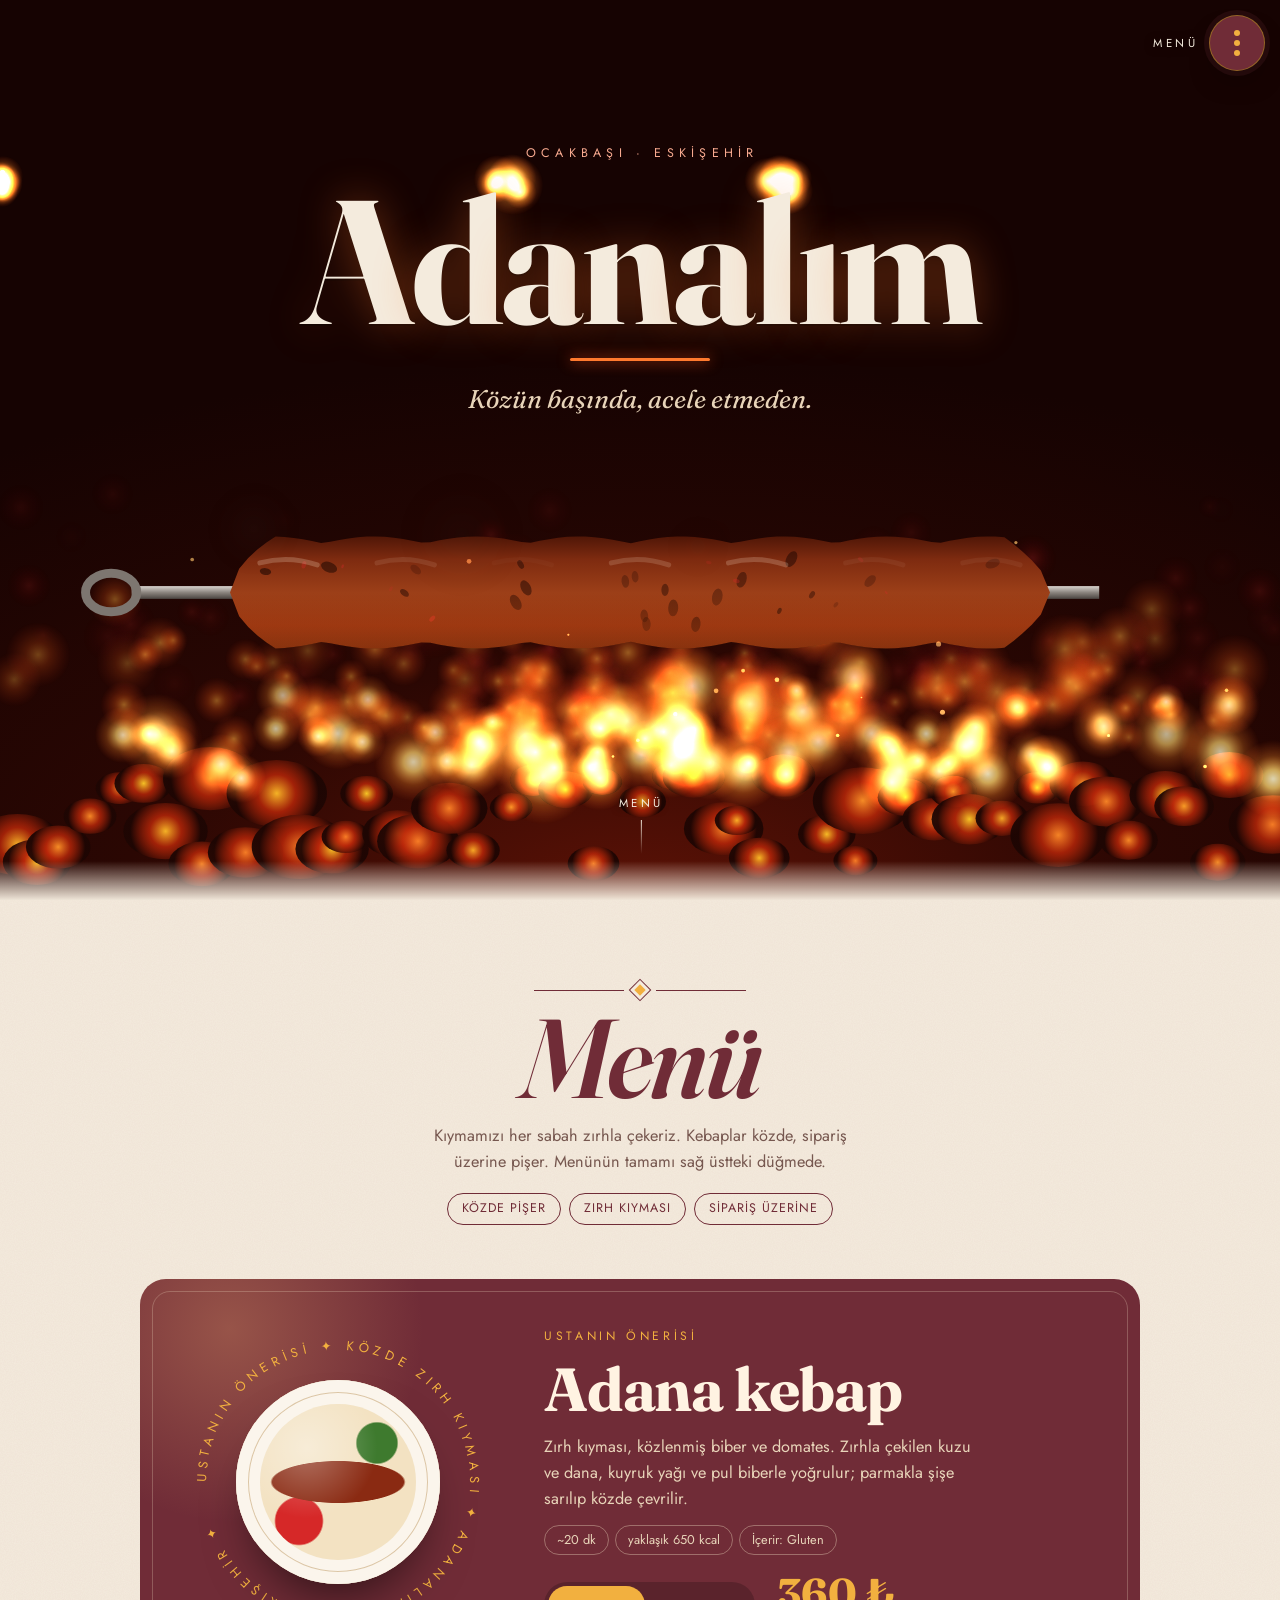
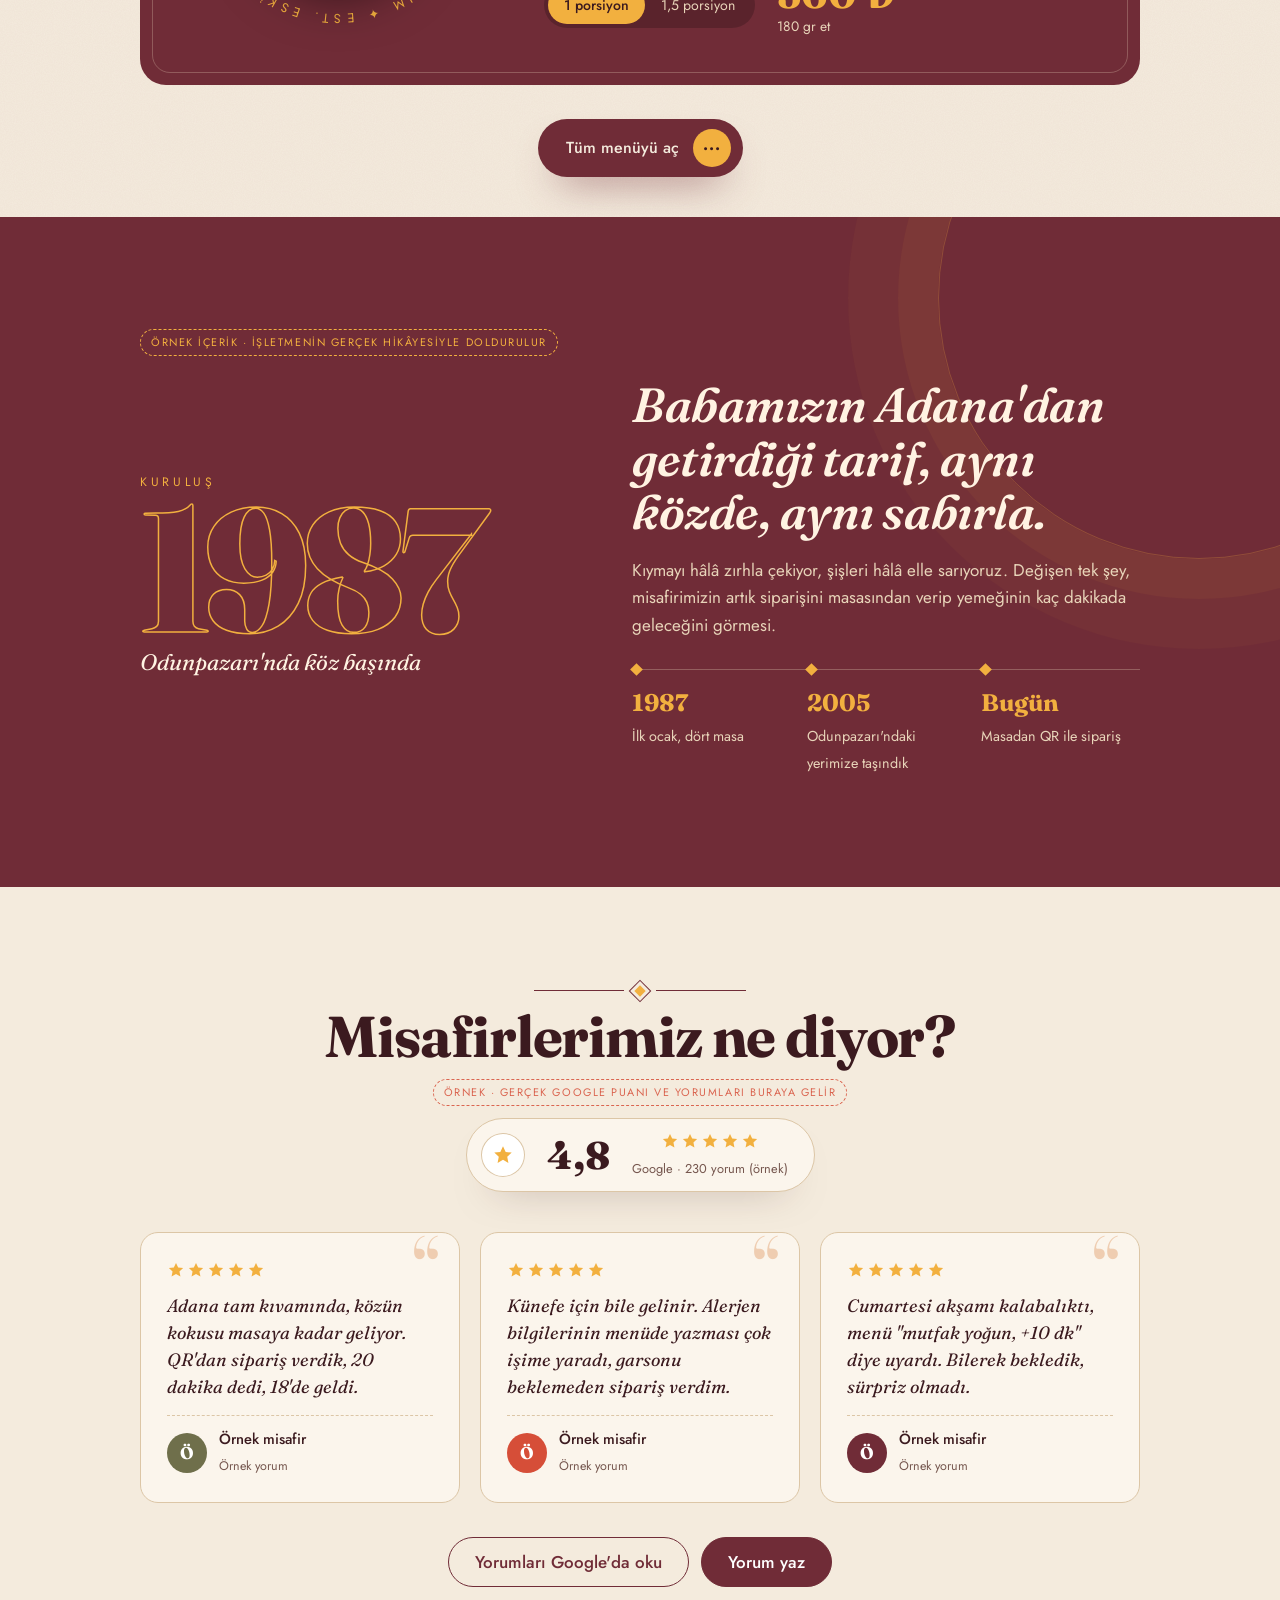
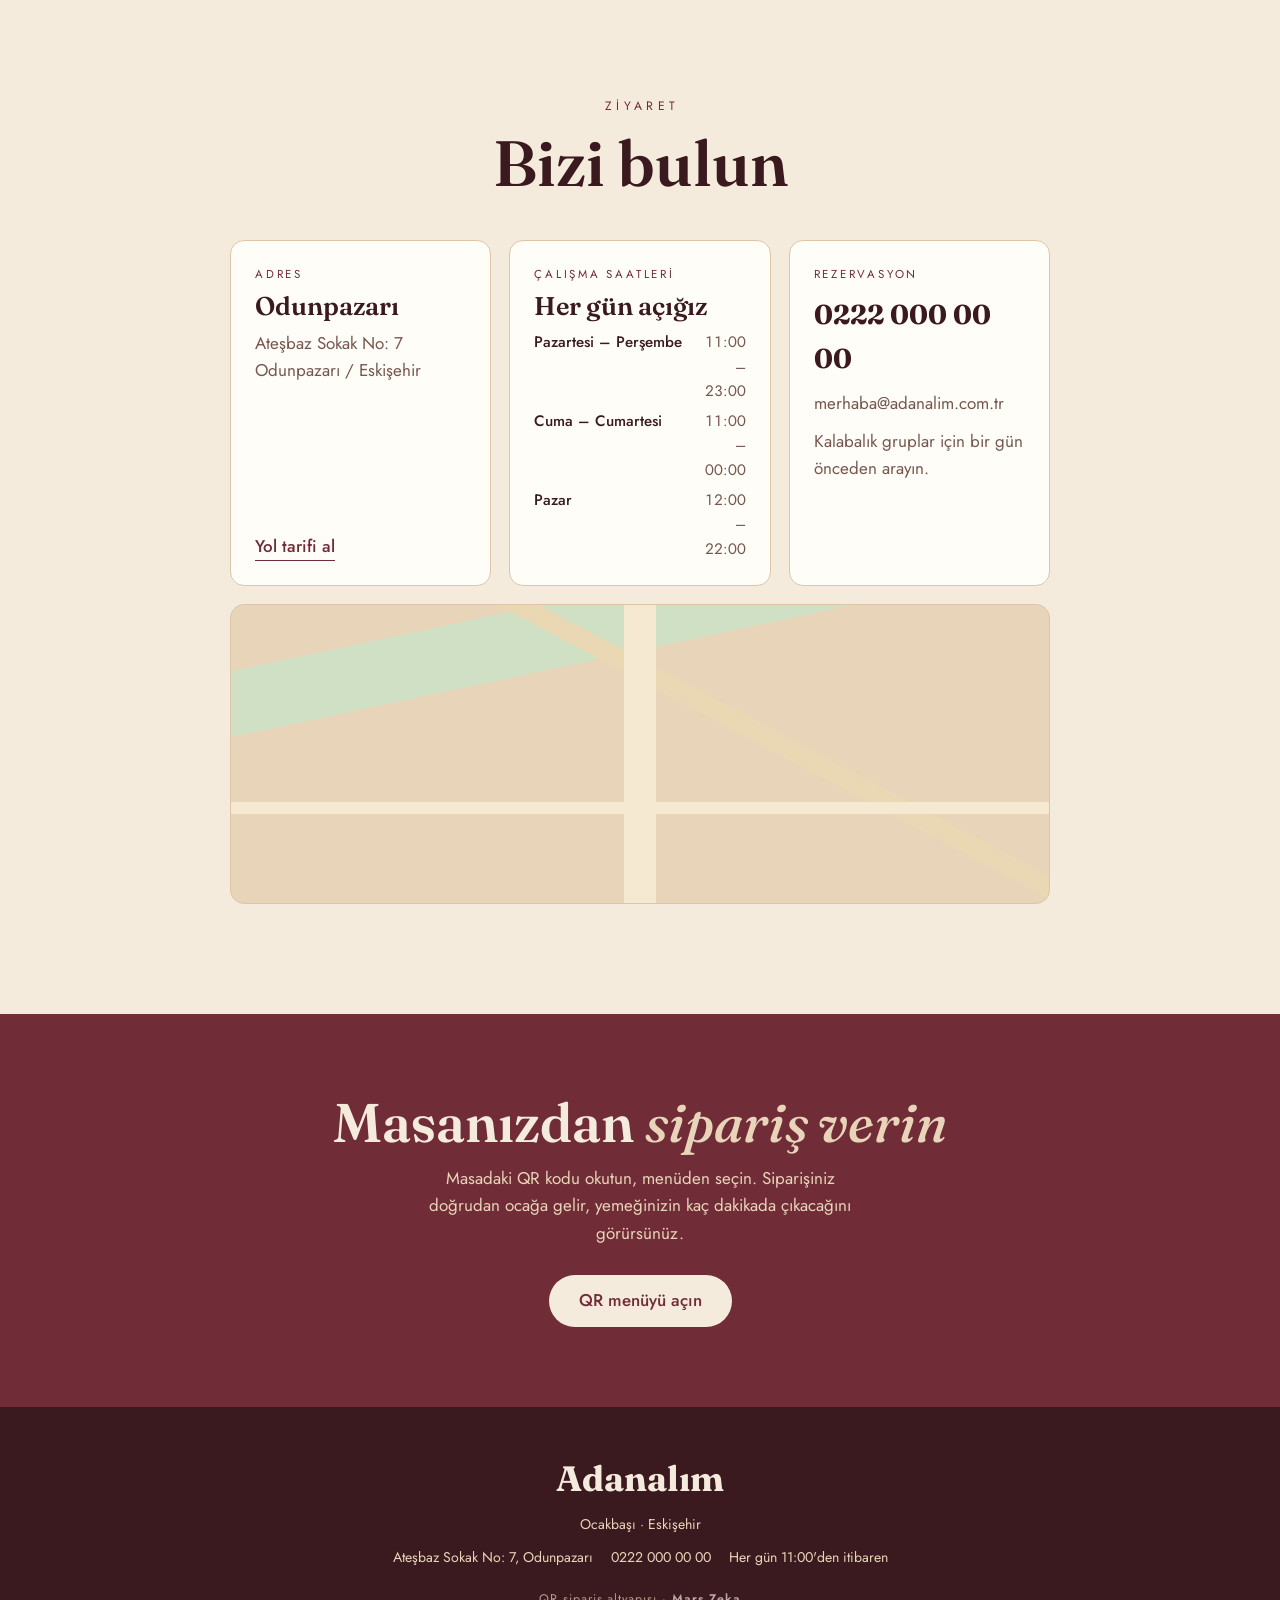
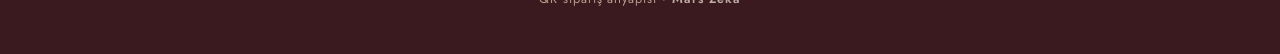
==== commit 2e6e512e: "Marka adı Mars Zeka (proje: QR Sipariş); yeni uygulama simgesi Co-Authored-By: Claude Opus 5.5 <nore" ====
--- a/adanalim/index.html
+++ b/adanalim/index.html
@@ -145,6 +145,7 @@
 .pin i{width:2px;height:16px;background:var(--wine)}
 .pin::after{content:"";width:12px;height:12px;border-radius:50%;background:var(--red);box-shadow:0 0 0 6px rgba(214,40,40,.2)}
 footer .f-row{display:flex;flex-wrap:wrap;justify-content:center;gap:6px 18px;margin-top:10px}
+footer .f-credit{margin-top:22px;font-size:.78rem;letter-spacing:.08em;opacity:.7}footer .f-credit b{color:var(--cream);font-weight:600}
 
 
 
@@ -377,6 +378,7 @@
   <span class="f-logo">Adanalım</span>
   Ocakbaşı · Eskişehir
   <div class="f-row"><span>Ateşbaz Sokak No: 7, Odunpazarı</span><span>0222 000 00 00</span><span>Her gün 11:00'den itibaren</span></div>
+  <div class="f-row f-credit"><span>QR sipariş altyapısı · <b>Mars Zeka</b></span></div>
 </footer>
 
 <script>
